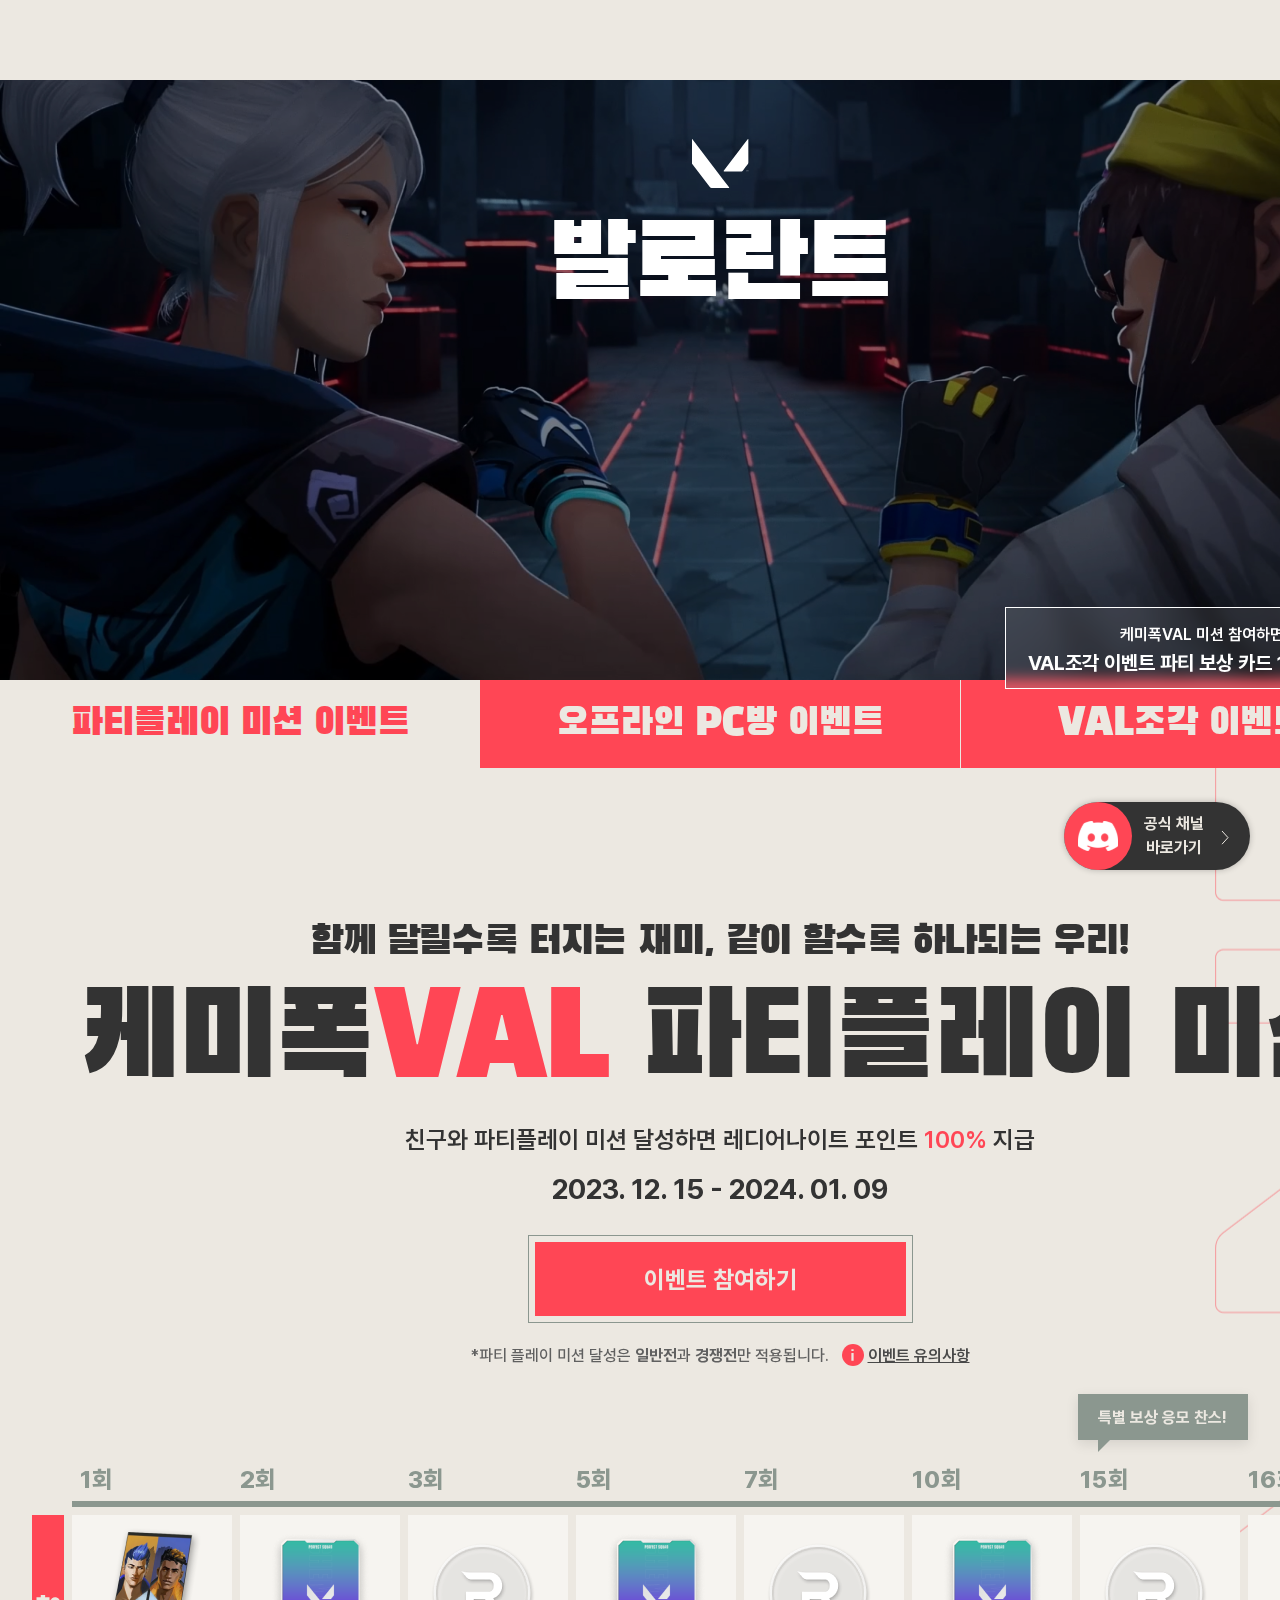
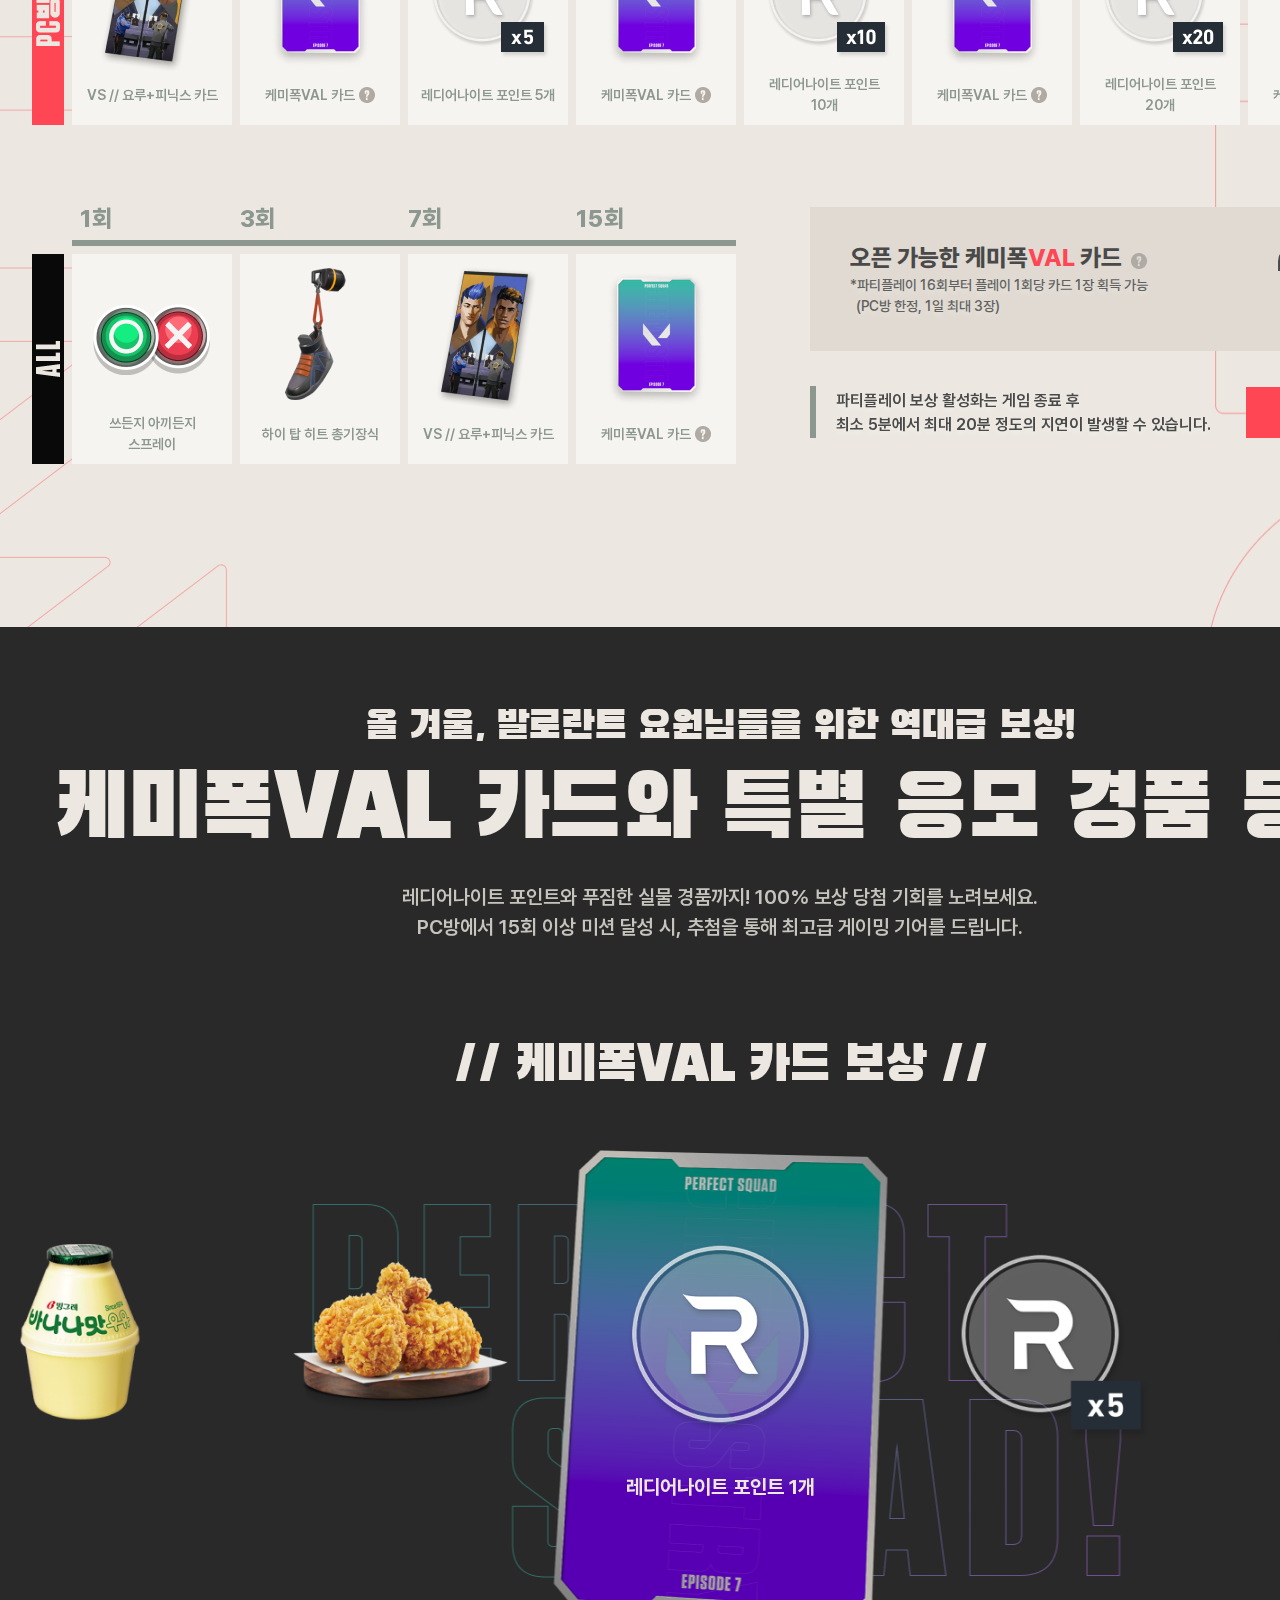
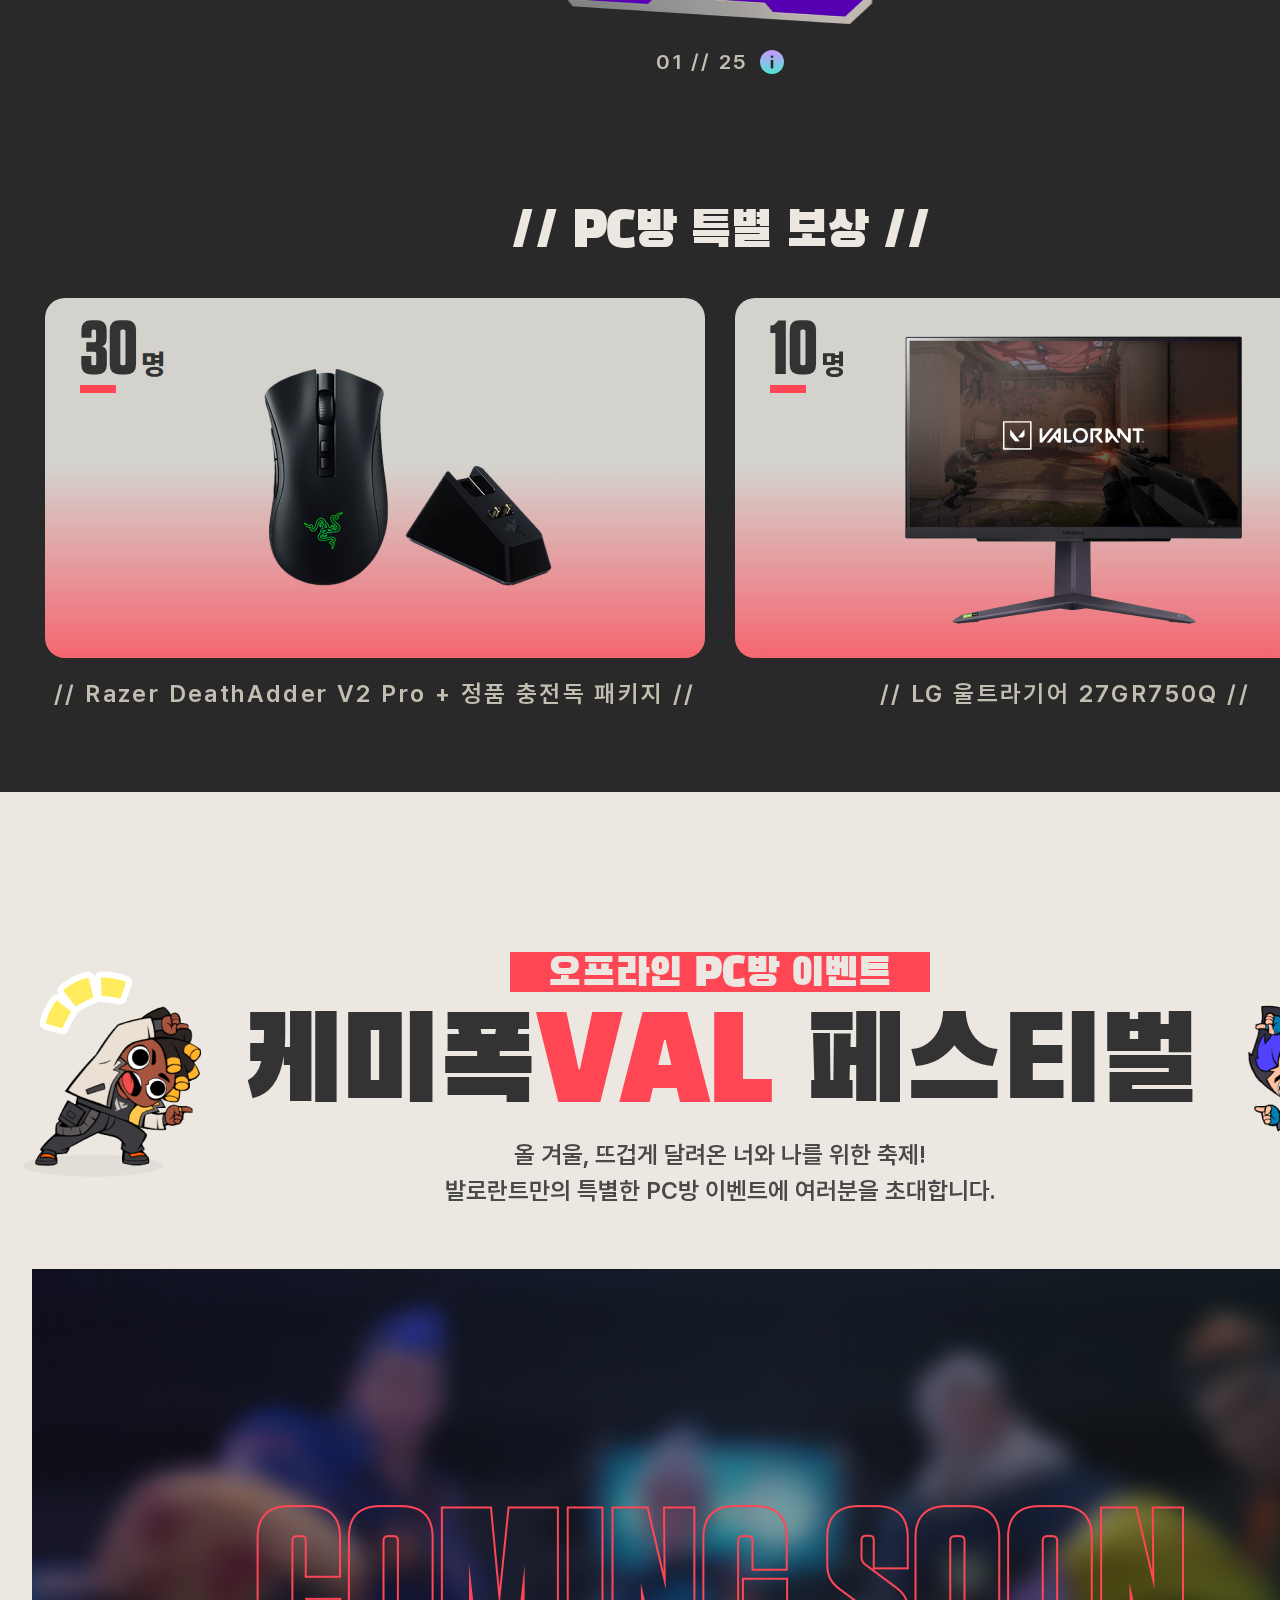
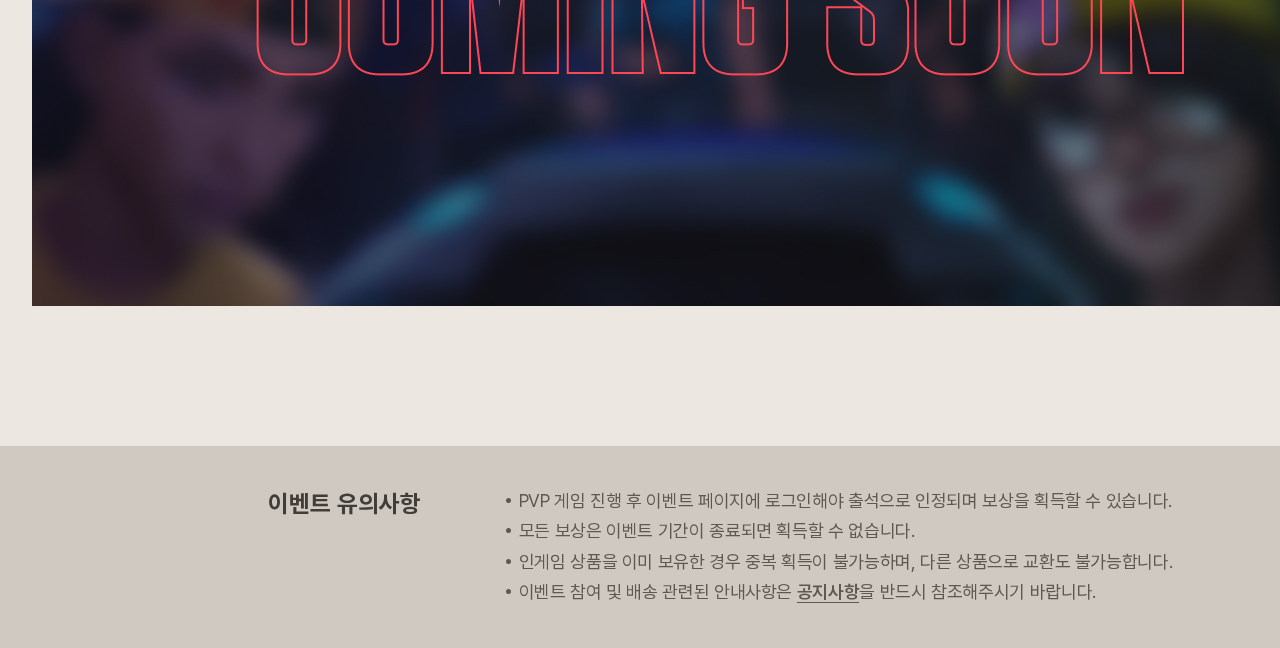
==== 01_로그인전.html @ 48dd0d0f "Initial commit" ====
<!DOCTYPE html>
<html lang="ko">
<head>
    <meta charset="UTF-8">
    <!-- <meta name="viewport" content="width=device-width, initial-scale=1.0" /> -->
    <meta name="viewport" content="width=1440, user-scalable=no">
    <title>발로란트 케미폭VAL</title>

    <link rel="stylesheet" type="text/css" href="assets/css/reset.css">
    <link rel="stylesheet" type="text/css" href="assets/css/slick-theme.css">
    <link rel="stylesheet" type="text/css" href="assets/css/slick.css">
    <link rel="stylesheet" type="text/css" href="assets/css/style.css">
    <link rel="stylesheet" type="text/css" href="assets/css/popup.css">
    
</head>
<body>

    <!-- 라이엇바 상단 -->
    <header id="riotbar-header"></header>
    <header id="top-menu"></header>

    <div class="floating">
        <a href="https://discord.gg/pq8rpMqr9s" target="_blank" title="새창열림">
            <p>
                공식 채널<br />
                바로가기
            </p>
        </a>
    </div>

    <div class="wrap">

        <div class="visual">
            <div class="visualBg"><img src="assets/images/bg_visual.jpg" alt=""></div>
            <div class="visualText">
                <div class="valorantVisual">
                    <img src="assets/images/img_logo_mark.svg" alt="">
                    <p>발로란트</p>
                    <div class="upEffectHidden">
                        <div class="upEffect">
                            <span>케미폭<em class="colorRed">VAL</em></span>
                        </div>
                    </div>
                </div>
            </div>
            <button type="button" id="btnEventSharing">이벤트 공유하기</button>
        </div><!-- visual end -->

        <div class="menuGroup">
            <div class="menuGroupInner">
                <a a href="#numberSection" class="btnGoSection on">파티플레이 미션 이벤트</a>
                <a href="#offEventSection" class="btnGoSection">오프라인 PC방 이벤트</a>
                <a href="https://events.kr.riotgames.com/valflex/main" target="_blank" title="새창열림">VAL조각 이벤트<i></i></a>
                <div class="eventBubble">
                    <a href="https://events.kr.riotgames.com/valflex/main" target="_blank" title="새창열림">
                        <span>케미폭VAL 미션 참여하면</span><br />
                        VAL조각 이벤트 파티 보상 카드 100% 획득!
                    </a>
                </div>
            </div>
        </div><!-- menuGroup end -->

        <div class="numberSection" id="numberSection">
            <div class="effectLayer effectLayer01 back" data-bottom-top="transform: translate3d(0, 300px, 0)" data-top-bottom="transform: translate3d(0, -300px, 0)"><img src="assets/images/bg_dayCheck_left.png" alt=""/></div>
            <div class="effectLayer effectLayer02 back" data-bottom-top="transform: translate3d(0, 200px, 0)" data-top-bottom="transform: translate3d(0, -200px, 0)"><img src="assets/images/bg_dayCheck_right.png" alt=""/></div>
            <div class="numberInner">
                <strong class="titleMd colorDark">함께 달릴수록 터지는 재미, 같이 할수록 하나되는 우리!</strong>
                <strong class="titleXl colorDark">
                    케미폭<span class="colorRed">VAL</span> 
                    <span class="svgEffectRelative">
                        파티플레이 미션
                        <em class="svgEffect svgEffect01 back"></em>                     
                    </span>
                </strong>
                <p class="textSm colorDark mt20">친구와 파티플레이 미션 달성하면 레디어나이트 포인트 <span class="colorRed">100%</span> 지급</p>
                <p class="textMd colorDark">2023. 12. 15 - 2024. 01. 09</p>
                <div class="btnCenter mt25">
                    <div class="btnLine">
                        <button type="button" class="btn lg bgRed" id="btnEvent">
                            <span class="bgRedHover"></span>
                            <span>이벤트 참여하기</span>
                        </button>
                    </div>
                </div>
                <div class="info">
                    <p>*파티 플레이 미션 달성은 <em class="feb">일반전</em>과 <em class="feb">경쟁전</em>만 적용됩니다.</p>
                    <button type="button" class="btnEventInfo"><i>i</i>이벤트 유의사항</button>
                </div>
                <div class="numCheckTable">
                    <div class="pcCheck">
                        <p class="CheckTitle"><span>PC방</span></p>
                        <div class="itemGroup">
                            <!-- [전달사항] Default .item 에 추가 클래스 없음 / 미션 달성 후 .on 추가 / 획득 완료 후 .end 추가 -->
                            <div class="item">
                                <p class="num"><span>1회</span></p>
                                <div class="itemBox">
                                    <div class="itemImg"><img src="assets/images/img_pcitem_day1.png" alt=""></div>
                                    <p class="itemName"><span>VS // 요루+피닉스 카드</span></p>
                                    <button type="button" class="btnGet"><span>보상받기</span></button>
                                </div>
                            </div>
                            <div class="item">
                                <p class="num"><span>2회</span></p>
                                <div class="itemBox">
                                    <div class="itemImg"><img src="assets/images/img_item_card.png" alt=""></div>
                                    <p class="itemName"><span>케미폭VAL 카드<a href="#slideSection" class="btnGoSection btnQuestion">자세히보기</a></span></p>
                                    <button type="button" class="btnGet"><span>카드 오픈</span></button>
                                </div>
                            </div>
                            <div class="item">
                                <p class="num"><span>3회</span></p>
                                <div class="itemBox">
                                    <div class="itemImg"><img src="assets/images/img_item_pointx5.png" alt=""></div>
                                    <p class="itemName"><span>레디어나이트 포인트
                                        5개</span></p>
                                    <button type="button" class="btnGet">보상받기</button>
                                </div>
                            </div>
                            <div class="item">
                                <p class="num"><span>5회</span></p>
                                <div class="itemBox">
                                    <div class="itemImg"><img src="assets/images/img_item_card.png" alt=""></div>
                                    <p class="itemName"><span>케미폭VAL 카드<a href="#slideSection" class="btnGoSection btnQuestion">자세히보기</a></span></p>
                                    <button type="button" class="btnGet">카드 오픈</button>
                                </div>
                            </div>
                            <div class="item">
                                <p class="num"><span>7회</span></p>
                                <div class="itemBox">
                                    <div class="itemImg"><img src="assets/images/img_item_pointx10.png" alt=""></div>
                                    <p class="itemName"><span>레디어나이트 포인트 10개</span></p>
                                    <button type="button" class="btnGet">보상받기</button>
                                </div>
                            </div>
                            <div class="item">
                                <p class="num"><span>10회</span></p>
                                <div class="itemBox">
                                    <div class="itemImg"><img src="assets/images/img_item_card.png" alt=""></div>
                                    <p class="itemName"><span>케미폭VAL 카드<a href="#slideSection" class="btnGoSection btnQuestion">자세히보기</a></span></p>
                                    <button type="button" class="btnGet">카드 오픈</button>
                                </div>
                            </div>
                            <div class="item">
                                <!-- [전달사항] 상품 획득전 추가 클래스 x / 상품 획득후 추가 클래스 .on / 응모 클릭후 추가 클래스 .end -->
                                <a href="#" class="premiumBanner">
                                    <div class="premiumBannerInner">
                                        <p class="text">특별 보상 응모 찬스!</p>
                                        <p class="btn">응모하기</p>
                                    </div>
                                </a>
                                <p class="num"><span>15회</span></p>
                                <div class="itemBox">
                                    <div class="itemImg"><img src="assets/images/img_item_pointx20.png" alt=""></div>
                                    <p class="itemName"><span>레디어나이트 포인트 20개</span></p>
                                    <button type="button" class="btnGet">보상받기</button>
                                </div>
                            </div>
                            <div class="item">
                                <p class="num"><span>16회<em>+</em></span></p>
                                <div class="itemBox">
                                    <div class="itemImg"><img src="assets/images/img_item_card.png" alt=""></div>
                                    <p class="itemName"><span>케미폭VAL 카드<a href="#slideSection" class="btnGoSection btnQuestion">자세히보기</a></span></p>
                                    <button type="button" class="btnGet">카드 오픈</button>
                                </div>
                            </div>
                        </div><!-- itemGroup end -->
                    </div><!-- pcCheck end -->
                    <div class="allCheck">
                        <p class="CheckTitle"><span>ALL</span></p>
                        <div class="itemGroup">
                            <div class="item">
                                <p class="num"><span>1회</span></p>
                                <div class="itemBox">
                                    <div class="itemImg"><img src="assets/images/img_allitem_day1.png" alt=""></div>
                                    <p class="itemName"><span>쓰든지 아끼든지 스프레이</span></p>
                                    <button type="button" class="btnGet">보상받기</button>
                                </div>
                            </div>
                            <div class="item">
                                <p class="num"><span>3회</span></p>
                                <div class="itemBox">
                                    <div class="itemImg"><img src="assets/images/img_allitem_day2.png" alt=""></div>
                                    <p class="itemName"><span>하이 탑 히트 총기장식</span></p>
                                    <button type="button" class="btnGet">보상받기</button>
                                </div>
                            </div>
                            <div class="item">
                                <p class="num"><span>7회</span></p>
                                <div class="itemBox">
                                    <div class="itemImg"><img src="assets/images/img_pcitem_day1.png" alt=""></div>
                                    <p class="itemName"><span>VS // 요루+피닉스 카드</span></p>
                                    <button type="button" class="btnGet"><span>보상받기</span></button>
                                </div>
                            </div>
                            <div class="item">
                                <p class="num"><span>15회</span></p>
                                <div class="itemBox">
                                    <div class="itemImg"><img src="assets/images/img_item_card.png" alt=""></div>
                                    <p class="itemName"><span>케미폭VAL 카드<a href="#slideSection" class="btnGoSection btnQuestion">자세히보기</a></span></p>
                                    <button type="button" class="btnGet">카드 오픈</button>
                                </div>
                            </div>
                        </div><!-- itemGroup end -->
                        <div class="openBoxGroup">
                            <div class="total">
                                <div class="text">
                                    오픈 가능한 케미폭<span class="colorRed">VAL</span> 카드 <a href="#slideSection" class="btnGoSection btnQuestion">자세히보기</a></span>
                                    <p>
                                        *파티플레이 16회부터 플레이 1회당 카드 1장 획득 가능<br />
                                        &nbsp;&nbsp;(PC방 한정, 1일 최대 3장)
                                    </p>
                                </div>
                                <strong>??<span>개</span></strong>
                            </div>
                            <div class="wait">
                                <p>
                                    파티플레이 보상 활성화는 게임 종료 후<br />
                                    최소 5분에서 최대 20분 정도의 지연이 발생할 수 있습니다.
                                </p>
                                <button type="button" class="btn" id="btnRefresh">새로고침 <i></i></button>
                            </div>
                        </div>
                    </div><!-- allCheck end -->
                </div><!-- numCheckTable end -->
            </div><!-- inner end -->
        </div><!-- numberSection end -->

        <div class="slideSection" id="slideSection">
            <div class="slideSectionInner">
                <strong class="titleMd colorIvory">올 겨울, 발로란트 요원님들을 위한 역대급 보상!</strong>
                <strong class="titleLg colorIvory">
                    <span class="svgEffectRelative">케미폭VAL 카드<em class="svgEffect svgEffect02 back"></em></span>와
                    <span class="svgEffectRelative">
                        특별 응모 경품
                        <em class="svgEffect svgEffect03 back"></em>                     
                    </span> 등장
                </strong>
                <p class="textXs colorGray mt25">
                    레디어나이트 포인트와 푸짐한 실물 경품까지! 100% 보상 당첨 기회를 노려보세요.<br />
                    PC방에서 15회 이상 미션 달성 시, 추첨을 통해 최고급 게이밍 기어를 드립니다.
                </p>
                <h5>// 케미폭VAL 카드 보상 //</h5>
                <div class="slideBoxWrap">
                    <div class="slideBox">
                        <div class="slideItem">
                            <img src="assets/images/item/img_card_item01.png" alt="레디어나이트 포인트 1개 이미지">
                            <p class="slideItemName">레디어나이트 포인트 1개</p>
                        </div>
                        <div class="slideItem">
                            <img src="assets/images/item/img_card_item02.png" alt="레디어나이트 포인트 5개 이미지">
                            <p class="slideItemName">레디어나이트 포인트 5개</p>
                        </div>
                        <div class="slideItem">
                            <img src="assets/images/item/img_card_item03.png" alt="레디어나이트 포인트 10개 이미지">
                            <p class="slideItemName">레디어나이트 포인트 10개</p>
                        </div>
                        <div class="slideItem">
                            <img src="assets/images/item/img_card_item04.png" alt="매운맛 총기장식 이미지">
                            <p class="slideItemName">매운맛 총기장식</p>
                        </div>
                        <div class="slideItem">
                            <img src="assets/images/item/img_card_item05.png" alt="썰매 씽씽 총기장식 이미지">
                            <p class="slideItemName">썰매 씽씽 총기장식</p>
                        </div>
                        <div class="slideItem">
                            <img src="assets/images/item/img_card_item06.png" alt="멋진 미소 총기장식 이미지">
                            <p class="slideItemName">멋진 미소 총기장식</p>
                        </div>
                        <div class="slideItem">
                            <img src="assets/images/item/img_card_item07.png" alt="행운의 춤 총기장식 이미지">
                            <p class="slideItemName">행운의 춤 총기장식</p>
                        </div>
                        <div class="slideItem">
                            <img src="assets/images/item/img_card_item08.png" alt="힘의 탑 총기장식 이미지">
                            <p class="slideItemName">힘의 탑 총기장식</p>
                        </div>
                        <div class="slideItem">
                            <img src="assets/images/item/img_card_item09.png" alt="빈털털이 스프레이 이미지">
                            <p class="slideItemName">빈털털이 스프레이</p>
                        </div>
                        <div class="slideItem">
                            <img src="assets/images/item/img_card_item10.png" alt="타오르는 핏줄 스프레이 이미지">
                            <p class="slideItemName">타오르는 핏줄 스프레이</p>
                        </div>
                        <div class="slideItem">
                            <img src="assets/images/item/img_card_item11.png" alt="그건 가르쳐줄 수 없어 스프레이 이미지">
                            <p class="slideItemName">그건 가르쳐줄 수 없어 스프레이</p>
                        </div>
                        <div class="slideItem">
                            <img src="assets/images/item/img_card_item12.png" alt="하나 잡았어 플레이어카드 이미지">
                            <p class="slideItemName">하나 잡았어 플레이어카드</p>
                        </div>
                        <div class="slideItem">
                            <img src="assets/images/item/img_card_item13.png" alt="길잡이 플레이어카드 이미지">
                            <p class="slideItemName">길잡이 플레이어카드</p>
                        </div>
                        <div class="slideItem">
                            <img src="assets/images/item/img_card_item14.png" alt="컬쳐랜드 1,000원 이미지">
                            <p class="slideItemName">컬쳐랜드 1,000원</p>
                        </div>
                        <div class="slideItem">
                            <img src="assets/images/item/img_card_item15.png" alt="컬쳐랜드 2,000원 이미지">
                            <p class="slideItemName">컬쳐랜드 2,000원</p>
                        </div>
                        <div class="slideItem">
                            <img src="assets/images/item/img_card_item16.png" alt="컬쳐랜드 3,000원 이미지">
                            <p class="slideItemName">컬쳐랜드 3,000원</p>
                        </div>
                        <div class="slideItem">
                            <img src="assets/images/item/img_card_item17.png" alt="컬쳐랜드 5,000원 이미지">
                            <p class="slideItemName">컬쳐랜드 5,000원</p>
                        </div>
                        <div class="slideItem">
                            <img src="assets/images/item/img_card_item18.png" alt="컬쳐랜드 10,000원 이미지">
                            <p class="slideItemName">컬쳐랜드 10,000원</p>
                        </div>
                        <div class="slideItem">
                            <img src="assets/images/item/img_card_item19.png" alt="컬쳐랜드 20,000원 이미지">
                            <p class="slideItemName">컬쳐랜드 20,000원</p>
                        </div>
                        <div class="slideItem">
                            <img src="assets/images/item/img_card_item20.png" alt="배스킨라빈스 너랑나랑 둘이세트 이미지">
                            <p class="slideItemName">배스킨라빈스 너랑나랑 둘이세트</p>
                        </div>
                        <div class="slideItem">
                            <img src="assets/images/item/img_card_item21.png" alt="메가커피 더블 바닐라라떼 세트 이미지">
                            <p class="slideItemName">메가커피 더블 바닐라라떼 세트</p>
                        </div>
                        <div class="slideItem">
                            <img src="assets/images/item/img_card_item22.png" alt="스타벅스 따뜻한 카페라떼 커플세트 이미지">
                            <p class="slideItemName">스타벅스 따뜻한 카페라떼 커플세트</p>
                        </div>
                        <div class="slideItem">
                            <img src="assets/images/item/img_card_item23.png" alt="CU ABC 밀크 초콜릿 72g 이미지">
                            <p class="slideItemName">CU ABC 밀크 초콜릿 72g</p>
                        </div>
                        <div class="slideItem">
                            <img src="assets/images/item/img_card_item24.png" alt="GS25 빙그레 바나나우유240ml 이미지">
                            <p class="slideItemName">GS25 빙그레 바나나우유240ml</p>
                        </div>
                        <div class="slideItem">
                            <img src="assets/images/item/img_card_item25.png" alt="KFC 핫크리스피치킨 3조각 이미지">
                            <p class="slideItemName">KFC 핫크리스피치킨 3조각</p>
                        </div>
                    </div><!-- slideBox end -->
                </div><!-- slideBoxWrap end -->
                <div class="slideBoxControl pb30">
                    <div class="slideBoxCount"></div>
                    <button type="button" class="btnI"><img src="assets/images/img_i_black.png" alt="i"></button>
                </div>
                <h5>// PC방 특별 보상 //</h5>
                <div class="specialItem">
                    <ul>
                        <li>
                            <div class="img">
                                <img src="assets/images/item/img_special_item01.png" alt="">
                                <p>30<span>명</span></p>
                            </div>
                            <div class="name">// Razer DeathAdder V2 Pro + 정품 충전독 패키지 //</div>
                        </li>
                        <li>
                            <div class="img">
                                <img src="assets/images/item/img_special_item02.png" alt="">
                                <p>10<span>명</span></p>
                            </div>
                            <div class="name">// LG 울트라기어 27GR750Q //</div>
                        </li>
                    </ul>
                </div><!-- specialItem end -->
            </div><!-- slideSectionInner end -->
        </div><!-- slideSection end -->

        <div class="offEventSection" id="offEventSection">
            <div class="offEventInner">
                <div class="offEventTitle">
                    <p class="titleBox">오프라인 PC방 이벤트</p>
                    <p class="titleXl colorDark mt15">케미폭<span class="colorRed">VAL</span> 페스티벌</p>
                    <p class="textSm colorDarkGray">
                        올 겨울, 뜨겁게 달려온 너와 나를 위한 축제!<br />
                        발로란트만의 특별한 PC방 이벤트에 여러분을 초대합니다.
                    </p>
                </div><!-- offEventTitle end0 -->
                <div class="offEventBg">
                    <a href="#" target="_blank" title="새창열림" class="bg"><img src="assets/images/img_offEvent.jpg" alt=""></a>
                </div><!-- offEventBg end -->
            </div><!-- offEventInner end -->
        </div><!-- offEventSection end -->

        <div class="eventInfo">
            <div class="eventInfoInner">
                <strong>이벤트 유의사항</strong>
                <ul>
                    <li>PVP 게임 진행 후 이벤트 페이지에 로그인해야 출석으로 인정되며 보상을 획득할 수 있습니다. </li>
                    <li>모든 보상은 이벤트 기간이 종료되면 획득할 수 없습니다.</li>
                    <li>인게임 상품을 이미 보유한 경우 중복 획득이 불가능하며, 다른 상품으로 교환도 불가능합니다.</li>
                    <li>이벤트 참여 및 배송 관련된 안내사항은 <span>공지사항</span>을 반드시 참조해주시기 바랍니다.</li>
                </ul>
            </div>
        </div><!-- eventInfo end -->
    </div><!-- wrap end -->

    <!-- 라이엇바 하단 -->
    <footer id="riotbar-footer"></footer>

    <script defer="defer" src="https://cdn.rgpub.io/public/live/riotbar/latest/kr-valorant-evergreen.ko_KR.js"></script><!-- 라이엇바 상하단 js -->
    <script src="assets/js/lib/jquery-1.12.4.min.js"></script>
    <script src="assets/js/lib/gsap.min.js"></script>
    <script src="assets/js/lib/ScrollToPlugin.min.js"></script>
    <script src="assets/js/lib/ScrollTrigger.min.js"></script>
    <script src="assets/js/lib/skrollr.min.js"></script>
    <script src="assets/js/slick.js"></script>
    <script src="assets/js/ui.js"></script>
    <script src="assets/js/popup.js"></script>
    
</body>
</html>
---- assets/css/style.css ----
body{margin-top: 80px !important;overflow: auto !important;height: 100% !important;}
.wrap{min-width: 1440px;}

.floating {display: none;position: fixed;right: 30px;bottom: 30px;width: 186px;height: 68px;background-color: #333;background-image: url(../images/bg_floating.svg);background-position: left center;background-repeat: no-repeat;border-radius: 100px;box-shadow: 0px 0px 6px 0px rgba(0, 0, 0, 0.24);z-index: 99;}
.floating a {position: relative;display: flex;width: 100%;height: 100%;align-items: center;justify-content: flex-start;}
.floating a:after {content: "";position: absolute;right: 21px;top: 28px;width: 8px;height: 15px;background-image: url(../images/arr_icon_floating.svg);background-repeat: no-repeat;}
.floating a p {padding-left: 80px;font-size: 16px;color: #ECE8E1;font-weight: 700;line-height: 150%;text-align: center;}

/* visual */
.visual {position: relative;min-width: 1440px;overflow: hidden;}
.visualBg {text-align: center;-webkit-animation: zoom 2s ease-in-out both;-moz-animation: zoom 2s ease-in-out both;-ms-animation: zoom 2s ease-in-out both;-o-animation: zoom 2s ease-in-out both;animation: zoom 2s ease-in-out both;}
.visualBg:before {content: "";position: absolute;left: 0;top: 0;display: block;width: 100%;height: 100%;background: rgba(0, 0, 0, 0.4);}
.visualBg img{width: 100%;}
.visualText {position: absolute;left: 50%;top: 50%;transform: translate(-50%, -50%);margin-top: -70px;}
.valorantVisual{position: relative;text-align: center;}
.valorantVisual p{margin-top: 28px;font-size: 105px;color: #FFF;font-weight: 400;line-height: 100%;letter-spacing: -2.1px;font-family: "Black Han Sans";}
.valorantVisual span{font-size: 160px;color: #FFF;font-weight: 400;line-height: 1;letter-spacing: -3.2px;font-family: "Black Han Sans";}
.valorantVisual span em{font-family: "Black Han Sans";}
#btnEventSharing {position: absolute;right: -8px;top: 157px;font-size: 18px;color: #fff;font-weight: 600;line-height: 100%;letter-spacing: 1.8px;border-bottom: 1px solid #fff;box-sizing: border-box;transform: rotate(90deg);}

.menuGroup {position: relative;width: 100%;min-width: 1440px;height: 88px;background-color: #FF4655;}
.menuGroupInner {position: relative;width: 1440px;height: 100%;margin: 0 auto;display: flex;flex-direction: row;align-items: center;}
.menuGroupInner > a{position: relative;display: flex;flex: 1;height: 100%;box-sizing: border-box;font-size: 38px;color: #ECE8E1;font-weight: 400;font-family: "Black Han Sans", "Apple SD Gothic Neo";align-items: center;justify-content: center;z-index: 1;}
.menuGroupInner > a + a:before{content: "";position: absolute;top: 0;right: -1px;display: block;width: 1px;height: 100%;background-color: #ECE8E1;z-index: 0;}
.menuGroupInner > a.on {background-color: #ECE8E1;color: #FF4655;z-index: 2;}
.menuGroupInner > a.on:before{display: none;}
.menuGroupInner > a[target="_blank"] i {display: inline-block;width: 36px;height: 36px;margin-left: 2px;background-image: url("../images/icon_blank.svg");background-repeat: no-repeat;}
.eventBubble{position: absolute;right: 41px;top: -73px;box-sizing: border-box;-webkit-animation: bubbleBounce 2s infinite;-moz-animation: bubbleBounce 2s infinite;-ms-animation: bubbleBounce 2s infinite;-o-animation: bubbleBounce 2s infinite;animation: bubbleBounce 2s infinite;}
.eventBubble a{display: block;padding: 10px 22px;font-size: 20px;color: #FFF;font-weight: 700;text-align: center;border: 1px solid #FFF;background: rgba(255, 255, 255, 0.10);backdrop-filter: blur(7.5px);-webkit-backdrop-filter: blur(7.5px);box-sizing: border-box;}
.eventBubble a span{font-size: 16px;color: #FFF;font-weight: 600;line-height: 150%;}

/* text */
.titleSm{display: block;font-size: 44px;font-weight: 400;line-height: 100%;font-family:"Black Han Sans", "Apple SD Gothic Neo";text-align: center;}
.titleMd{display: block;font-size: 40px;font-weight: 400;line-height: 100%;font-family:"Black Han Sans", "Apple SD Gothic Neo";text-align: center;letter-spacing: -0.8px;}
.titleLg{display: block;margin-top: 20px;font-size: 90px;line-height: 100%;font-weight: 400;font-family:"Black Han Sans", "Apple SD Gothic Neo";text-align: center;letter-spacing: -1.8px;}
.titleXl{display: block;margin-top: 20px;font-size: 120px;line-height: 1;font-weight: 400;font-family:"Black Han Sans", "Apple SD Gothic Neo";text-align: center;letter-spacing: -2.4px;}
.titleSm span{font-family:"Black Han Sans", "Apple SD Gothic Neo";}
.titleMd span{font-family:"Black Han Sans", "Apple SD Gothic Neo";}
.titleLg span{font-family:"Black Han Sans", "Apple SD Gothic Neo";}
.titleXl span{font-family:"Black Han Sans", "Apple SD Gothic Neo";}
.textMd{margin-top: 10px;font-size: 28px;font-weight: 700;line-height: 150%;text-align: center;}
.textSm{margin-top: 10px;font-size: 24px;font-weight: 600;line-height: 150%;text-align: center;}
.textXs{margin-top: 10px;font-size: 20px;font-weight: 600;line-height: 150%;text-align: center;}
.titleBox{display: flex;justify-content: center;align-items: center;width: 420px;height: 40px;margin: 0 auto;padding: 4px 10px 0;background: #FF4655;box-sizing: border-box;font-size: 40px;color: #ECE8E1;font-weight: 400;line-height: 100%;word-break: keep-all;font-family: "Black Han Sans";}
.colorDark{color: #333 !important;}
.colorRed{color:#FF4655 !important;}
.colorWhite{color:#fff !important;}
.colorIvory{color:#ECE8E1 !important;}
.colorGray{color:#C7C4BE !important;}
.colorDarkGray{color:#494949 !important;}

/* btn */
.btnCenter{text-align: center;}
.btn{position: relative;display: inline-block;box-sizing: border-box;text-align: center;cursor: pointer;overflow: hidden;}
.btn span{position: relative;}
.btn.full{width: 100%;}
.btn.lg{padding: 20px 40px;height: 76px;font-size: 24px;line-height: 150%;font-weight: 700;text-align: center;}
.btn.md{padding: 10px 20px;height: 72px;font-size: 20px;font-weight: 700;text-align: center;}
.btn.sm {min-width: 128px;padding: 0 15px;height: 36px;font-size: 16px;font-weight: 700;text-align: center;}
.btn.bgRed{background-color: #FF4655;color: #ECE8E1;}
.bgRedHover{display: block;position: absolute !important;top: 0;width: 120%;height: 100%;left: -5%;background: #000;-webkit-transform: translateX(-100%) skew(-10deg);transform: translateX(-100%) skew(-10deg);-webkit-transition: -webkit-transform .5s ease-out;transition: -webkit-transform .5s ease-out;transition: transform .5s ease-out;transition: transform .5s ease-out,-webkit-transform .5s ease-out;}
.bgRed:hover .bgRedHover{-webkit-transform: translateX(0) skew(10deg);transform: translateX(0) skew(10deg)}
.btn.bgDark{background-color: #222;color: #ECE8E1;}
.btnLine{display: inline-block;border: 1px solid #8B978F;box-sizing: border-box;}
.btnLine .btn{margin: 6px;}
#btnEvent{width: 371px;height: 74px;}
#btnTable{width: 360px;padding: 20px 30px;-webkit-transition: width 0.5s, -webkit-transform 0.5s;transition: width 0.5s, transform 0.5s, -webkit-transform 0.5s;}
#btnTable i.arr{display: inline-block;width: 21px;height: 15px;margin-left: 5px;background-image: url(../images/arr_icon.png);background-repeat: no-repeat;transition: .5s;-webkit-transition: .5s;}
#btnTable.active{width: 100%;-webkit-transition: width 0.5s, -webkit-transform 0.5s;transition: width 0.5s, transform 0.5s, -webkit-transform 0.5s;}
#btnTable.active i.arr{transform: rotate(180deg);}
.btnEventInfo {font-size: 16px;color: #494949;font-weight: 600;line-height: 150%;text-decoration-line: underline;}
.btnEventInfo i{display: inline-block;width: 22px;height: 22px;margin-right: 4px;background-color: #FF4655;background-image: url(../images/img_i_white.svg); background-position: center;background-repeat: no-repeat;border-radius: 100%;box-sizing: border-box;vertical-align: -5px;overflow: hidden;text-indent: -9999px;white-space: nowrap;}

/* table */
.tableData{display: none;width: 100%;max-height: 465px;overflow-y: auto;background: #E0DAD2;scrollbar-color: #5E5E5E transparent;scrollbar-width: thin;}
.tableData::-webkit-scrollbar {width: 4px;}/* 스크롤 바 */
.tableData::-webkit-scrollbar-track {background-color: transparent;}/* 스크롤 바 밑의 배경 */
.tableData::-webkit-scrollbar-thumb {background: #5E5E5E;border-radius: 60px;}/* 실질적 스크롤 바 */
.tableData::-webkit-scrollbar-thumb:hover {background: #333;}/* 실질적 스크롤 바 위에 마우스를 올려다 둘 때 */
.tableData::-webkit-scrollbar-thumb:active {background: #333;}/* 실질적 스크롤 바를 클릭할 때 */
.tableData table{width: 100%;border-spacing: 0;border-collapse: collapse;box-sizing: border-box;}
.tableData tbody tr{height: 56px;border-bottom: 1px solid rgba(139, 151, 143, 0.3);box-sizing: border-box;}
.tableData tbody tr:last-child{border-bottom: 0;}
.tableData tbody th, .tableData tbody td{padding: 0 50px;font-size: 16px;font-weight: 700;text-align: center;}
.tableData tbody th{color: rgba(34, 34, 34, 0.8);line-height: 170%;font-weight: 500;}
.tableData tbody td{color: #222222;}
.tableData tbody td.tableName{font-weight: 700;text-align: left;}
.tableData tbody td.tableName span{margin-left: 13px;font-size: 14px;color: #5C5852;font-weight: 600;}

/* effectLayer */
.effectLayer{position: absolute;}
.effectLayer01{top: 437px;left: 0;}
.effectLayer02{top: -331px;right: 0;}
.effectLayer.front{z-index: 1;}
.effectLayer.back{z-index: -1;}

/* svgEffect */
.svgEffectRelative{position: relative;z-index: 1;}
.svgEffect{position: absolute;}
.svgEffect.front{z-index: 1;}
.svgEffect.back{z-index: -1;}
.svgEffect01 {top: 77px;left: 0;width: 723px;height: 36px;background-color: #FF4655;transform: scaleX(0);transform-origin: left center;transition: transform 1.2s ease-in-out;}
.svgEffect01.active{transform: scaleX(1);}
.svgEffect02 {top: 60px;left: -3px;width: 574px;height: 24px;background: linear-gradient(91deg, #6B11DA -2.43%, #35B5A6 99.54%);transform: scaleX(0);transform-origin: left center;transition: transform 1.2s ease-in-out;}
.svgEffect02.active{transform: scaleX(1);}
.svgEffect03 {top: 59px;left: 0;width: 494px;height: 24px;background-color: #FF4655;transform: scaleX(0);transform-origin: left center;transition: transform 1.2s ease-in-out;}
.svgEffect03.active{transform: scaleX(1);}

/* upEffect */
.upEffectHidden{overflow: hidden;}
.upEffect{-webkit-transform: translateY(115%);transform: translateY(115%);-webkit-transition: -webkit-transform .65s cubic-bezier(.25,.46,.45,.94);transition: -webkit-transform .65s cubic-bezier(.25,.46,.45,.94);transition: transform .65s cubic-bezier(.25,.46,.45,.94);transition: transform .65s cubic-bezier(.25,.46,.45,.94),-webkit-transform .65s cubic-bezier(.25,.46,.45,.94);}
.upEffect.active{-webkit-transform: translateY(0);transform: translateY(0);}

/* 파티플레이 미션 */
.numberSection{position: relative;overflow: hidden;}
.numberInner{position: relative;width: 1440px;margin: 0 auto;padding: 154px 0 163px;box-sizing: border-box;}
.inner1376{width: 1376px;margin: 0 auto;}
.numberSection .info{display: flex;justify-content: center;align-items: center;margin-top: 21px;}
.numberSection .info > p{margin-right: 13px;font-size: 16px;color: #606060;font-weight: 500;line-height: 150%;}
.numCheckTable{padding: 100px 32px 0;}
.allCheck{display: flex;justify-content: flex-start;flex-direction: row;flex-wrap: wrap;align-items: flex-start;width: 100%;margin-top: 82px;}
.allCheck:after{content: "";display: block;clear: both;}
.CheckTitle{width: 32px;height: 210px;margin-top: 47px;margin-right: 8px;}
.CheckTitle span{display: block;width: 100%;height: 100%;background-position: center;background-repeat: no-repeat;overflow: hidden;text-indent: -9999px;white-space: nowrap;}
.allCheck .CheckTitle{background: #090909;}
.allCheck .CheckTitle span{background-image: url(../images/text_all.png);}
.pcCheck{display: flex;justify-content: flex-start;flex-direction: row;flex-wrap: wrap;align-items: center;width: 100%;}
.pcCheck:after{content: "";display: block;clear: both;}
.pcCheck .CheckTitle{background: #FF4655;}
.pcCheck .CheckTitle span{background-image: url(../images/text_pc.png);}
.itemGroup{width: 1336px;display: flex;align-items: flex-start;flex-direction: row;}
.allCheck .itemGroup{width: 664px;margin-right: 74px;}
.itemGroup .item{position: relative;}
.itemGroup .item + .item .itemBox{margin-left: 8px;}
.itemGroup .item .num {padding-bottom: 6px;margin-bottom: 8px;border-bottom: 6px solid #8B978F;box-sizing: border-box;}
.itemGroup .item .num span {margin-left: 8px;font-size: 24px;color: #8B978F;line-height: 1;text-align: left;font-weight: 800;letter-spacing: 0.48px;}
.itemGroup .item .num span em{display: inline-block;width: 19px;height: 19px;margin-left: 5px;background-image: url(../images/icon_plus_blue.svg);background-position: center;background-repeat: no-repeat;border-radius: 100%;box-sizing: border-box;vertical-align: -1px;overflow: hidden;text-indent: -9999px;white-space: nowrap;}
.itemGroup .item .itemBox {position: relative;width: 160px;height: 210px;background: #F6F4F0;}
.itemGroup .item .itemBox:after{display: none;content: "";position: absolute;top: 0;left: 0;width: 100%;height: 100%;background-color: rgba(215, 211, 203, 0.8);background-image: url(../images/img_itemStamp.png);background-position: center;background-repeat: no-repeat;z-index: 1;}
.itemBox .itemImg {position: inherit;display: flex;width: 160px;height: 160px;align-items: center;justify-content: center;z-index: 1;}
.itemBox .itemName {display: flex;justify-content: center;align-items: center;position: absolute;left: 12px;bottom: 10px;width: calc(100% - 24px);height: 40px;font-size: 14px;color: #8B978F;font-weight: 600;line-height: 150%;text-align: center;word-break: keep-all;font-family: "Pretendard", "Apple SD Gothic Neo";z-index: 1;}
.itemBox .itemName .total{font-size: 20px;color: #222;font-weight: 700;}
.itemBox .itemName .total em{margin-right: 3px;font-size: 50px;color: #FF4655;font-weight: 400;vertical-align: -2px;font-family: "Tungsten-Bold", "Apple SD Gothic Neo";}
.itemBox .itemName.dayEight{justify-content: space-between;text-align: left;}
.itemBox .itemName.dayEight .total{margin-left: 20px;}
.itemBox .btnGet{opacity: 0;position: absolute;top: 0;left: 0;width: 100%;height: 100%;background: #FF4655;font-size: 20px;color: #ECE8E1;font-weight: 700;text-align: center;pointer-events: none;cursor: pointer;transition: .3s;-webkit-transition: .3s;}
.itemBox .btnGet span{position: relative;display: flex;align-items: center;justify-content: center;width: 100%;height: 100%;z-index: 2;}
.btnQuestion {display: inline-block;width: 16px;height: 16px;margin-left: 4px;background-image: url(../images/icon_question.png);background-position: center;background-repeat: no-repeat;overflow: hidden;text-indent: -9999px;white-space: nowrap;vertical-align: -3px;}
.btnSpecialGet {position: absolute;left: 0;bottom: -30px;width: 100%;font-size: 14px;color: #FF4655;font-weight: 700;line-height: 140%;text-align: center;text-decoration-line: underline;}
.btnSpecialGet[disabled] {color: #BBB;cursor: default;}
.itemGroup .item.on .num, .itemGroup .item.end .num {border-color: #FF4655;}
.itemGroup .item.on .num span, .itemGroup .item.end .num span {color: #FF4655;}
.itemGroup .item.on .itemBox{border: 1px solid #FF4655;box-sizing: border-box;cursor: pointer;}
.itemGroup .item.on .itemBox .itemImg{-webkit-animation: bubbleBounce 1.5s infinite;-moz-animation: bubbleBounce 1.5s infinite;-ms-animation: bubbleBounce 1.5s infinite;-o-animation: bubbleBounce 1.5s infinite;animation: bubbleBounce 1.5s infinite;}
.itemGroup .item.on .itemBox .itemName{color: #262626;font-weight: 700;}
.itemGroup .item.on .itemBox .btnGet{pointer-events: inherit;}
.itemGroup .item.on .btnQuestion{display: none;}
.itemGroup .item.end .itemBox:after{display: block;}
.itemGroup .item.end .itemBox .itemImg{animation-play-state: paused !important;}
.itemGroup .item.on .itemBox:hover .itemImg{opacity: 0.2;}
.itemGroup .item.on .itemBox:hover .itemName{color: #ECE8E1;}
.itemGroup .item.on .itemBox:hover .btnGet{opacity: 1;pointer-events: inherit;}
.itemGroup .item.on .itemBox:hover .itemName .total{color: #ECE8E1;}
.itemGroup .item.on .itemBox:hover .itemName .total em{color: #ECE8E1;}
.premiumBanner{position: absolute;left: 6px;bottom: 285px;width: 170px;height: 46px;display: block;background: #8B978F;box-shadow: 0px 4px 12px rgba(0, 0, 0, 0.1);transition: transform 0.5s, width 0.5s, height 0.5s, -webkit-transform 0.5s;-webkit-transition-delay: 0s, 0s, 0s;transition-delay: 0s, 0s, 0s;-webkit-animation: bubbleBounce 1.2s infinite;-moz-animation: bubbleBounce 1.2s infinite;-ms-animation: bubbleBounce 1.2s infinite;-o-animation: bubbleBounce 1.2s infinite;animation: bubbleBounce 1.2s infinite;}
.premiumBanner .premiumBannerInner{position: relative;width: 100%;height: 100%;padding: 12px 20px;box-sizing: border-box;transition: .3s;-webkit-transition: .3s;}
.premiumBanner .premiumBannerInner:before{content: "";position: absolute;width: 0;height: 0;left: 20px;bottom: -12px;border-top: 13px solid #8B978F;border-left: 0 solid transparent;border-right: 13px solid transparent;}
.premiumBanner .premiumBannerInner:after{content: "";position: absolute;width: 143px;height: 144px;left: 155px;bottom: -20px;background-image: url(../images/img_premiumItem.png);background-repeat: no-repeat;opacity: 0;-webkit-transform: translate(-20px);-ms-transform: translate(-20px);transform: translate(-20px);-webkit-transition: opacity 0.3s, -webkit-transform 0.8s;transition: opacity 0.3s, transform 0.8s, -webkit-transform 0.8s;pointer-events: none;}
.premiumBanner .premiumBannerInner .text{font-size: 16px;color: #ECE8E1;line-height: 24px;font-weight: 700;transition: .3s;-webkit-transition: .3s;}
.premiumBanner .premiumBannerInner .btn{position: absolute;width: 98px;height: 0;margin-top: 0;padding: 0 10px;background-color: #AAAFAC;font-size: 15px;color: #919893;line-height: 34px;font-weight: 800;text-align: center;opacity: 0;-webkit-transform: translateY(10px);-ms-transform: translateY(10px);transform: translateY(10px);-webkit-transition: height 0.8s, opacity 0.2s, -webkit-transform 0.8s;transition: height 0.8s, opacity 0.2s, transform 0.8s, -webkit-transform 0.8s;}
.premiumBanner:hover{width: 312px;height: 105px;}
.premiumBanner:hover .premiumBannerInner{padding: 19px 22px;}
.premiumBanner:hover .premiumBannerInner:after{opacity: 1;-webkit-transform: translate(0); -ms-transform: translate(0); transform: translate(0);-webkit-transition: opacity 1s, -webkit-transform 0.8s; transition: opacity 1s, transform 0.8s, -webkit-transform 0.8s;}
.premiumBanner:hover .premiumBannerInner .btn{height: 34px;margin-top: 9px;opacity: 1;-webkit-transform: translateY(0px); -ms-transform: translateY(0px); transform: translateY(0px);-webkit-transition: height 0.2s, opacity 0.8s, -webkit-transform 0.8s; transition: height 0.2s, opacity 0.8s, transform 0.8s, -webkit-transform 0.8s;}
.premiumBanner:hover{animation-play-state: paused;}
.premiumBanner.on {width: 312px;height: 105px;background: #FF4655;animation-play-state: paused;}
.premiumBanner.on .premiumBannerInner {padding: 19px 22px;}
.premiumBanner.on .premiumBannerInner:before{border-top-color: #FF4655;}
.premiumBanner.on .premiumBannerInner:after {opacity: 1;-webkit-transform: translate(0);-ms-transform: translate(0);transform: translate(0);-webkit-transition: opacity 1s, -webkit-transform 0.8s;transition: opacity 1s, transform 0.8s, -webkit-transform 0.8s;}
.premiumBanner.on .premiumBannerInner .btn {height: 34px;margin-top: 9px;opacity: 1;background: #ECE8E1;color: #FF4655;-webkit-transform: translateY(0px);-ms-transform: translateY(0px);transform: translateY(0px);-webkit-transition: height 0.8s, opacity 0.8s, -webkit-transform 0.8s;transition: height 0.8s, opacity 0.8s, transform 0.8s, -webkit-transform 0.8s;}
.premiumBanner.end {background: #FF4655;}
.premiumBanner.end .premiumBannerInner:before{border-top-color: #FF4655;}
.premiumBanner.end .premiumBannerInner .btn{background: #ECE8E1;color: #FF4655;}
.premiumBanner.end:hover {width: 312px;height: 105px;}
.premiumBanner.end:hover .premiumBannerInner {padding: 19px 22px;}
.premiumBanner.end:hover .premiumBannerInner:after {opacity: 1;-webkit-transform: translate(0);-ms-transform: translate(0);transform: translate(0);-webkit-transition: opacity 1s, -webkit-transform 0.8s;transition: opacity 1s, transform 0.8s, -webkit-transform 0.8s;}
.premiumBanner.end:hover .premiumBannerInner .btn {height: 34px;margin-top: 9px;opacity: 1;background: #ECE8E1;color: #FF4655;-webkit-transform: translateY(0px);-ms-transform: translateY(0px);transform: translateY(0px);-webkit-transition: height 0.8s, opacity 0.8s, -webkit-transform 0.8s;transition: height 0.8s, opacity 0.8s, transform 0.8s, -webkit-transform 0.8s;}
.openBoxGroup{width: 598px;}
.openBoxGroup .total {display: flex;align-items: center;justify-content: space-between;padding: 32px 50px 32px 40px;background: #E0DAD2;box-sizing: border-box;}
.openBoxGroup .total .text {font-size: 24px;color: #494949;font-weight: 800;line-height: 140%;}
.openBoxGroup .total .text p {font-size: 14px;color: #606060;font-weight: 500;line-height: 150%;text-shadow: 0px 4px 4px rgba(255, 255, 255, 0.26);}
.openBoxGroup .total strong {font-size: 80px;color: #494949;font-weight: 400;line-height: 100%;font-family: "Tungsten-Bold";}
.openBoxGroup .total strong span {margin-left: 8px;font-size: 20px;font-weight: 700;line-height: 150%;}
.openBoxGroup .wait{position: relative;display: flex;align-items: center;justify-content: space-between;margin-top: 36px;padding-left: 26px;}
.openBoxGroup .wait:before{content: "";position: absolute;top: -1px;left: 0;width: 6px;height: 52px;background: #8B978F;}
.openBoxGroup .wait p{font-size: 16px;color: #494949;font-weight: 600;line-height: 150%;text-shadow: 0px 4px 4px rgba(255, 255, 255, 0.26);}
.openBoxGroup #btnRefresh{display: flex;justify-content: center;align-items: center;width: 162px;height: 51px;background:  #FF4655;color: #ECE8E1;font-size: 18px;font-weight: 800;line-height: 140%;}
.openBoxGroup #btnRefresh i{display: block;width: 19px;height: 19px;margin-left: 4px;background-image: url(../images/icon_refresh.svg);background-position: center;background-repeat: no-repeat;}

/* 케미폭VAL 카드 */
.slideSection{display: flex;justify-content: center;align-items: center;height: auto;padding: 180px 0 190px;background-color: #292929;box-sizing: border-box;}
.slideSection .slideSectionInner{width: 100%;min-width: 1440px;}
.slideSection h5{margin-top: 100px;padding-bottom: 40px;font-size: 50px;color: #ECE8E1;font-weight: 400;line-height: 100%;letter-spacing: -1px;font-family: "Black Han Sans";text-align: center;}
.slideBoxWrap{position: relative;/* overflow: hidden; */padding-top: 52px;margin-bottom: 144px;box-sizing: border-box;height: 100%;}
.slideBoxWrap:before {content: "";position: absolute;left: 50%;top: 0;margin-left: -3px;display: block;width: 819px;height: 512px;transform: translate(-50%, 0);background-image: url(../images/bg_slideBox.png);background-position: center;background-size: 100%;background-repeat: no-repeat;}
.slideBox{position: relative;height: 100%;box-sizing: border-box;margin-bottom: 0 !important;}
.slideBox .slick-slide{padding: 0 10px;}
.slideBox .slick-slide:after{content: "";display: block;clear: both;}
.slideBox .slideItem{display: inline-block;width: auto;height: 100%;text-align: center;-webkit-transition: -webkit-transform 0.8s;transition: transform 0.8s, -webkit-transform 0.8s;}
.slideBox .slideItem img{width: auto;height: auto;margin: 0 auto;transform: scale(0.9);-webkit-transition:  -webkit-transform 0.8s;transition: transform 0.8s, -webkit-transform 0.8s;}
.slideBox .slideItem .slideItemName{opacity: 0;max-width: 299px;margin: -12px auto 0;font-size: 20px;color: #ECE8E1;font-weight: 700;line-height: 150%;word-break: keep-all;text-align: center;-webkit-transition: opacity 0.2s, -webkit-transform 0.8s;transition: opacity 0.2s, transform 0.8s, -webkit-transform 0.8s;}
.slideBox .slick-center .slideItem{opacity: 1;}
.slideBox .slick-center .slideItem img{transform: scale(1);}
.slideBox .slick-center .slideItem .slideItemName{opacity: 1;-webkit-transition: opacity 2s, -webkit-transform 0.8s;transition: opacity 2s, transform 0.8s, -webkit-transform 0.8s;}
.slideBoxControl{position: relative;display: flex;align-items: center;justify-content: center;}
.slideBoxControl .slick-dots{position: inherit;}
.slideBoxControl .slick-dots li{display: none;width: auto;height: auto;margin: 0;font-size: 21px;color: #C3BDB2;font-weight: 600;line-height: 150%;letter-spacing: 2.1px;}
.slideBoxControl .slick-dots li.slick-active{display: block;}
.slideBoxControl .btnI {display: flex;align-items: center;justify-content: center;width: 24px;height: 24px;margin-left: 12px;background: linear-gradient(180deg, #CA98FF 0%, #50E4D2 100%);border-radius: 100%;}
.specialItem{position: relative;width: 1440px;margin: 0 auto;}
.specialItem ul{display: flex;align-items: center;justify-content: space-between;padding: 0 45px;box-sizing: border-box;}
.specialItem ul li .img{position: relative;width: 660px;height: 360px;border-radius: 20px;background: linear-gradient(180deg, #D4D2CD 46.94%, #FF4655 115.83%);}
.specialItem ul li .img p{position: absolute;left: 35px;top: 11px; font-size: 76px;color: #333;font-weight: 400;line-height: 1;font-family: "Tungsten-Bold";}
.specialItem ul li .img p:after{content: "";display: block;width: 36px;height: 8px;background: #FF4655;}
.specialItem ul li .img p span{margin-left: 3px;font-size: 28px;font-weight: 800;font-family: "Pretendard";}
.specialItem ul li .name{margin-top: 18px; font-size: 24px;color: #C3BDB2;font-weight: 600;line-height: 150%;letter-spacing: 2.4px;text-align: center;}

/* 오프라인 PC방 이벤트 */
.offEventSection{display: flex;justify-content: center;align-items: center;height: auto;padding: 160px 0 140px;box-sizing: border-box;}
.offEventInner{margin: 0 auto;width: 1440px;}
.offEventTitle{position: relative;}
.offEventTitle:before{content: "";position: absolute;left: 23px;top: 0; display: block;width: 179px;height: 225px;background-image: url(../images/img_left_character.png);background-position: center;background-repeat: no-repeat;}
.offEventTitle:after{content: "";position: absolute;right: 15px;top: 0; display: block;width: 188px;height: 225px;background-image: url(../images/img_right_character.png);background-position: center;background-repeat: no-repeat;}
.offEventBg{padding: 60px 32px 0;box-sizing: border-box;}
.offEventBg a{position: relative;display: block;width: 100%;padding: 46.294% 0 0;background-color: #BFBFBF;}
.offEventBg a img {position: absolute;top: 0;left: 0;width: 100%;height: 100%;object-fit: cover;}

/* 이벤트 유의사항 */
.eventInfo{background: #CFC9C1;}
.eventInfoInner{margin: 0 auto;width: 1440px;display: flex;align-items: flex-start;justify-content: center;padding: 40px 0;}
.eventInfoInner strong{margin-right: 85px;font-size: 24px;color: #413E39;line-height: 150%;font-weight: 700;}
.eventInfoInner ul li{font-size: 18px;color: #5C5852;font-weight: 400;line-height: 170%;letter-spacing: -0.02em;}
.eventInfoInner ul li:before{content: "";display: inline-block;width: 5px;height: 5px;margin-right: 8px;background: #5C5852;border-radius: 50%;vertical-align: 4px;}
.eventInfoInner ul li span{font-weight: 600;border-bottom: 1px solid #5C5852;}

/* error */
.error {position: relative;display: flex;align-items: center;justify-content: center;flex-direction: column;height: 100vh;margin-top: -80px;background-image: url(../images/bg_error.jpg);background-position: center;background-size: cover;background-repeat: no-repeat;}
.error:before {content: "";position: absolute;left: 0;top: 0;width: 100%;height: 100%;background: rgba(30, 30, 30, 0.60);backdrop-filter: blur(13px);-webkit-backdrop-filter: blur(13px);}
.errorText {position: relative;margin-top: 30px;font-size: 28px;color: #ECE8E1;line-height: 170%;font-weight: 600;letter-spacing: -0.02em;text-align: center;}
#btnError {width: 280px;}

.mobileFilter .slideSection{height: 100%;padding: 80px 0;}
.mobileFilter .slideBox .slideItem{height: 100%;}
.mobileFilter .slideBox .slideItem .slideItemName{font-size: 20px;}
.mobileFilter .premiumEvent{height: 100%;padding: 80px 0;}
.mobileFilter .premiumItem{height: 100%;}
.mobileFilter .svgEffect01.active svg path{opacity: 1;stroke-dasharray: 2000;stroke-dashoffset: 2000;animation: effectUnder 3s linear forwards;}
.mobileFilter .svgEffect02.active svg path{opacity: 1;stroke-dasharray: 2000;stroke-dashoffset: 2000;animation: effectUnder 3s linear forwards;}
.mobileFilter .svgEffect03.active svg path{opacity: 1;stroke-dasharray: 2000;stroke-dashoffset: 2000;animation: effectUnder 1.5s linear forwards;}
.mobileFilter .svgEffect04_1.active svg path{opacity: 1;stroke-dasharray: 2000;stroke-dashoffset: 2000;animation: effectUnder 30s linear forwards;}
.mobileFilter .svgEffect04_2.active svg path{opacity: 1;stroke-dasharray: 2000;stroke-dashoffset: 2000;animation: effectUnder 30s linear forwards;}
.mobileFilter .svgEffect04_3.active svg path{opacity: 1;stroke-dasharray: 2000;stroke-dashoffset: 2000;animation: effectUnder 30s linear forwards;}
.mobileFilter .svgEffect04_4.active svg path{opacity: 1;stroke-dasharray: 2000;stroke-dashoffset: 2000;animation: effectUnder 30s linear forwards;}
.mobileFilter .svgEffect05.active svg path{opacity: 1;stroke-dasharray: 2000;stroke-dashoffset: 2000;animation: effectUnder 2s linear forwards;}
.mobileFilter .svgEffect06.active svg path{opacity: 0;}
.mobileFilter .teacherTab li.on .svgEffect06.active svg path{opacity: 1;stroke-dasharray: 2000;stroke-dashoffset: 2000;animation: effectUnder 5.5s linear forwards;}
.mobileFilter .svgEffect07.active svg path{opacity: 0;}
.mobileFilter .teacherTab li.on .svgEffect07.active svg path{opacity: 1;stroke-dasharray: 2000;stroke-dashoffset: 2000;animation: effectUnder 3s linear forwards;}
.mobileFilter .svgEffect08.active svg path{opacity: 1;stroke-dasharray: 2000;stroke-dashoffset: 2000;animation: effectUnder 3s linear forwards;}
.mobileFilter .itemGroup .item.on .itemBox .btnGet{background: rgba(255, 24, 43, 0.8);transition: inherit;-webkit-transition: inherit;z-index: 2;}
.mobileFilter .itemGroup .item.on .itemBox.active .btnGet{opacity: 1;pointer-events: inherit;background: rgba(255, 24, 43, 0.8);transition: inherit;-webkit-transition: inherit;z-index: 2;}
.mobileFilter .itemGroup .item.on .itemBox:hover .itemName, .mobileFilter .itemGroup .item.on .itemBox.active .itemName{color: #ECE8E1;z-index: 3;}
.mobileFilter .itemGroup .item.on .itemBox.active .itemName .total{color: #ECE8E1;}
.mobileFilter .itemGroup .item.on .itemBox.active .itemName .total em{color: #ECE8E1;}


@-webkit-keyframes bubbleBounce {
    0%, 100%{-webkit-transform: translate(0, -3%);transform: translate(0, -3%);}
    50%{-webkit-transform: translate(0, 3%);transform: translate(0, 3%);}
}
@-moz-keyframes bubbleBounce {
    0%, 100%{-webkit-transform: translate(0, -3%);transform: translate(0, -3%);}
    50%{-webkit-transform: translate(0, 3%);transform: translate(0, 3%);}
}
@-ms-keyframes bubbleBounce {
    0%, 100%{-webkit-transform: translate(0, -3%);transform: translate(0, -3%);}
    50%{-webkit-transform: translate(0, 3%);transform: translate(0, 3%);}
}
@-o-keyframes bubbleBounce {
    0%, 100%{-webkit-transform: translate(0, -3%);transform: translate(0, -3%);}
    50%{-webkit-transform: translate(0, 3%);transform: translate(0, 3%);}
}
@keyframes bubbleBounce {
    0%, 100%{-webkit-transform: translate(0, -3%);transform: translate(0, -3%);}
    50%{-webkit-transform: translate(0, 3%);transform: translate(0, 3%);}
}

@-webkit-keyframes effectUnder {
    to {stroke-dashoffset: 0;}
}
@-moz-keyframes effectUnder {
    to {stroke-dashoffset: 0;}
}
@-ms-keyframes effectUnder {
    to {stroke-dashoffset: 0;}
}
@-o-keyframes effectUnder {
    to {stroke-dashoffset: 0;}
}
@keyframes effectUnder {
    to {stroke-dashoffset: 0;}
}

@-webkit-keyframes zoom {
    0% {-webkit-transform: scale(1.05);transform: scale(1.05);}
    100% {-webkit-transform: scale(1);transform: scale(1);}
}
@-moz-keyframes zoom {
    0% {-webkit-transform: scale(1.05);transform: scale(1.05);}
    100% {-webkit-transform: scale(1);transform: scale(1);}
}
@-ms-keyframes zoom {
    0% {-webkit-transform: scale(1.05);transform: scale(1.05);}
    100% {-webkit-transform: scale(1);transform: scale(1);}
}
@-o-keyframes zoom {
    0% {-webkit-transform: scale(1.05);transform: scale(1.05);}
    100% {-webkit-transform: scale(1);transform: scale(1);}
}
@keyframes zoom {
    0% {-webkit-transform: scale(1.05);transform: scale(1.05);}
    100% {-webkit-transform: scale(1);transform: scale(1);}
}
---- assets/css/popup.css ----
.popupSample {max-width: 1440px;min-height: 610px;margin: 0 auto;padding: 20px 0 0 0;}
.popupSample button {width: auto;height: auto;margin: 0 20px 20px 0;padding: 15px 30px;display: inline-block;color: #fff;font-size: 16px;text-align: center;background: #333;cursor: pointer;}

/* popup */
.modarOpened{overflow: hidden !important;-webkit-overflow-scrolling: touch;}
.modarPopup{position: fixed;top: 0;left: 0;right: 0;bottom: 0;background-color: rgba(0, 0, 0, 0.6);-webkit-overflow-scrolling: touch;z-index: 99999;opacity: 0;overflow-y: auto;overflow-x: hidden;visibility: hidden;-webkit-transition: all 0.5s ease;transition: all 0.5s ease;-webkit-transition-property: opacity, visibility;transition-property: opacity, visibility;-webkit-transition-delay: 100ms;transition-delay: 100ms;-ms-overflow-style: none;scrollbar-width: none;}
.modarPopup::-webkit-scrollbar{display: none;}
.modarCenter{position: absolute;width: 100%;height: auto;min-height: 100%;display: flex;justify-content: center;align-items: center;box-sizing: border-box;}
.modarInner{position: relative;max-width: 100%;width: 520px;padding: 40px;background: #ECE8E1;box-sizing: border-box;-webkit-animation: slideOutDown 0.5s;-moz-animation: slideOutDown 0.5s;-ms-animation: slideOutDown 0.5s;-o-animation: slideOutDown 0.5s;animation: slideOutDown 0.5s;-webkit-animation-fill-mode: forwards;animation-fill-mode: forwards;overflow: hidden;}
.modarPopup.md .modarInner{width: 520px;}
.modarPopup.lg .modarInner{width: 800px;}
.modarPopup .modarBody{height: 0;transition: 1s;-webkit-transition: 1s;}
.prizeItemImg{text-align: center;}
.jsModarClose{display: block;width: 100%;height: 72px;background: #CDC9C2;font-size: 20px;color: #A09D96;font-weight: 700;cursor: inherit;pointer-events: none;}
.jsModarClose.on{background: #FF4655;color: #ECE8E1;cursor: pointer;pointer-events: inherit;}
.btnCloseModar{position: absolute;right: 40px;top: 40px;width: 24px;height: 24px;background-image: url(../images/icon_popup_close.svg);background-position: center;background-repeat: no-repeat;overflow: hidden;text-indent: -9999px;white-space: nowrap;}

.modarPopup.show{opacity: 1;visibility: visible;-webkit-transition-delay: 0s;transition-delay: 0s;}
.modarPopup.show .modarInner{-webkit-animation: slideInUp 0.5s 50ms;-moz-animation: slideInUp 0.5s 50ms;-ms-animation: slideInUp 0.5s 50ms;-o-animation: slideInUp 0.5s 50ms;animation: slideInUp 0.5s 50ms;-webkit-animation-fill-mode: backwards;animation-fill-mode: backwards;}

.firstPopupBox{opacity: 0;position: absolute;left: 0;top: 0;overflow: hidden;width: 100%;height: 100%;padding: 105px 40px 119px;background: #ECE8E1;box-sizing: border-box;z-index: -1;transition: .5s;-webkit-transition: .5s;}
.firstPopupBox .flipImg{position: relative;width: 181px;height: 260px;margin: 39px auto 36px;perspective: 500px;}
.firstPopupBox .flipImg:after{content: "";position: absolute;top: 50%;left: 50%;transform: translate(-50%, -50%);width: 0;height: 0;background: #ECE8E1;box-shadow: 0px 0px 50px #ECE8E1;filter: drop-shadow(0 0 20px #ECE8E1);border-radius: 100%;}
.firstPopupBox .flipImg .flipImgInner{position: absolute;width: 100%;height: 100%;transform-style: preserve-3d;}
.firstPopupBox .flipImg .flipImgInner .front, .firstPopupBox .flipImg .flipImgInner .back{position: absolute;height: 100%;width: 100%;line-height: 1;text-align: center;backface-visibility: hidden;}
.firstPopupBox .flipImg .flipImgInner .front {transform: rotateY(180deg);-webkit-transform: rotateY(180deg);}
.modarPopup .modarBody.on{opacity: 0;}
.modarPopup .modarBody.heightauto{height: auto;}
.modarPopup.firstPopupBoxOpen .modarInner{min-height: 680px;}
.modarPopup.firstPopupBoxOpen .firstPopupBox{opacity: 1;z-index: 12;-webkit-animation: fadeinout 2s linear forwards;-moz-animation: fadeinout 2s linear forwards;-ms-animation: fadeinout 2s linear forwards;-o-animation: fadeinout 2s linear forwards;animation: fadeinout 2s linear forwards;}
.modarPopup.firstPopupBoxOpen .flipImg:after{-webkit-animation: fadescale 0.5s 1.4s linear forwards;-moz-animation: fadescale 0.5s 1.4s linear forwards;-ms-animation: fadescale 0.5s 1.4s linear forwards;-o-animation: fadescale 0.5s 1.4s linear forwards;animation: fadescale 0.5s 1.4s linear forwards;}
.modarPopup.firstPopupBoxOpen .flipImgInner{-webkit-animation: flip 1.5s cubic-bezier(0.8, 0, 1, 1) forwards;-moz-animation: flip 1.5s cubic-bezier(0.8, 0, 1, 1) forwards;-ms-animation: flip 1.5s cubic-bezier(0.8, 0, 1, 1) forwards;-o-animation: flip 1.5s cubic-bezier(0.8, 0, 1, 1) forwards;animation: flip 1.5s cubic-bezier(0.8, 0, 1, 1) forwards;}

.popupTitleSm{padding-right: 30px;font-size: 24px;color: #2D2D2D;font-weight: 600;line-height: 160%;word-break: keep-all;}
.popupTitleMd{margin: 50px 0 15px;font-size: 60px;color: #2D2D2D;font-weight: 400;line-height: 100%;text-align: center;letter-spacing: -0.05em;font-family: "Black Han Sans", sans-serif;word-break: keep-all;}
.popupTitleLg{font-size: 72px;color: #2D2D2D;font-weight: 400;line-height: 110%;letter-spacing: -1.44px;font-family: "Black Han Sans", sans-serif;text-align: center;}
.popupTitleXl{margin: 80px 0 30px;font-size: 92px;color: #222;font-weight: 400;line-height: 110%;letter-spacing: -1.84px;font-family: "Black Han Sans", sans-serif;text-align: center;}
.popupTextXs{margin: 10px 0 40px;font-size: 16px;color: #4A4A4A;font-weight: 500;line-height: 170%;text-align: left;word-break: keep-all;}
.popupTextSm{margin: 15px 0 40px;font-size: 18px;color: #2D2D2D;font-weight: 500;line-height: 160%;text-align: center;word-break: keep-all;}
.popupTextMd{margin: 5px 0 20px;font-size: 20px;color: #222;font-weight: 700;line-height: 150%;text-align: center;word-break: keep-all;}
.popupTextLg{margin: 90px 0 80px;font-size: 24px;color: #222;font-weight: 700;line-height: 150%;text-align: center;word-break: keep-all;}
.scrollBox{max-height: 462px;overflow-y: auto;margin-top: 20px;font-size: 16px;line-height: 180%;font-weight: 400;letter-spacing: -0.48px;word-break: break-word;scrollbar-color: #8B978F #CDC7BD;scrollbar-width: thin;}
.scrollBox::-webkit-scrollbar {width: 6px;}/* 스크롤 바 */
.scrollBox::-webkit-scrollbar-track {background-color: #CDC7BD;}/* 스크롤 바 밑의 배경 */
.scrollBox::-webkit-scrollbar-thumb {background: #8B978F;}/* 실질적 스크롤 바 */
.scrollBox::-webkit-scrollbar-thumb:hover {background: #545a56;}/* 실질적 스크롤 바 위에 마우스를 올려다 둘 때 */
.scrollBox::-webkit-scrollbar-thumb:active {background: #545a56;}/* 실질적 스크롤 바를 클릭할 때 */
.scrollBox .dotList li{position: relative;padding-left: 24px;font-size: 16px;color: #0F1923;line-height: 190%;font-weight: 400;letter-spacing: -0.16px;}
.scrollBox .dotList li:before{content: "";position: absolute;left: 10px;top: 12px;width: 4px;height: 4px;background-color: #0F1923;border-radius: 50%;}
.scrollBox .dotTitle{margin-bottom: 4px;color: #0F1923;font-size: 16px;font-weight: 700;line-height: 190%;letter-spacing: -0.16px;}
.scrollBox .dotList + .dotTitle{margin-top: 20px;}

.shareBtnGroup{margin: 50px 0 10px;display: flex;align-items: center;flex-direction: row;}
.shareBtnGroup button{position: relative;display: flex;align-items: center;justify-content: center;width: 60px;height: 60px;background-position: center;background-repeat: no-repeat;border: 1px solid #FF4655;box-sizing: border-box;overflow: hidden;text-indent: -9999px;white-space: nowrap;transition: .3s;-webkit-transition: .3s;}
.shareBtnGroup button:before{content: "";position: absolute;top: -1px;left: 3px;width: 1px;height: 8px;background-color: #FF4655;transform: rotate(315deg);}
.shareBtnGroup button:after{content: "";position: absolute;bottom: -1px;right: 3px;width: 1px;height: 8px;background-color: #FF4655;transform: rotate(315deg);}
.shareBtnGroup button + button{margin-left: 20px;}
.shareBtnGroup button.shareUrl{background-image: url(../images/icon_share_url.svg);}
.shareBtnGroup button.shareKakao{background-image: url(../images/icon_share_kakao.svg);}
.shareBtnGroup button.shareFacebook{background-image: url(../images/icon_share_facebook.svg);}
.shareBtnGroup button.shareTwitter{background-image: url(../images/icon_share_twitter.svg);}
.shareBtnGroup button:hover{background-color: #FF4655;}
.shareBtnGroup button.shareUrl:hover{background-image: url(../images/icon_share_url_on.svg);}
.shareBtnGroup button.shareKakao:hover{background-image: url(../images/icon_share_kakao_on.svg);}
.shareBtnGroup button.shareFacebook:hover{background-image: url(../images/icon_share_facebook_on.svg);}
.shareBtnGroup button.shareTwitter:hover{background-image: url(../images/icon_share_twitter_on.svg);}

#toast{position: fixed;top: 110px;left: 0;right:0;display: flex;align-items: center;justify-content: center;max-width: 0px;height: 70px;margin: 0 auto;visibility: hidden;background: rgba(0, 0, 0, 0.26);box-shadow: 0px 5px 10px rgba(0, 0, 0, 0.25);backdrop-filter: blur(7.5px);-webkit-backdrop-filter: blur(7.5px);text-align: center;z-index: 100000; border:1px solid #ECE8E1;}
#toast #desc{font-size: 26px;color: #ECE8E1;font-weight: 600;line-height: 100%;text-align: center;overflow: hidden;white-space: nowrap;}
#toast.show {visibility: visible;-webkit-animation: fadein 0.5s, expand 0.5s 0.5s, stay 3s 1s, shrink 0.5s 2s, fadeout 0.5s 2.5s;-moz-animation: fadein 0.5s, expand 0.5s 0.5s, stay 3s 1s, shrink 0.5s 2s, fadeout 0.5s 2.5s;-ms-animation: fadein 0.5s, expand 0.5s 0.5s, stay 3s 1s, shrink 0.5s 2s, fadeout 0.5s 2.5s;-o-animation: fadein 0.5s, expand 0.5s 0.5s, stay 3s 1s, shrink 0.5s 2s, fadeout 0.5s 2.5s;animation: fadein 0.5s, expand 0.5s 0.5s, stay 3s 1s, shrink 0.5s 4s, fadeout 0.5s 4.5s;}

.checkBox{text-align: center;margin: 70px 0 30px;}
.checkBox input[type="checkbox"]{position: absolute;width: 1px;height: 1px;padding: 0;margin: 0;overflow: hidden;clip: rect(0, 0, 0, 0);border: 0;}
.checkBox input[type="checkbox"] + label{position: relative;display: inline-block;padding-left: 30px;box-sizing: border-box;font-size: 16px;color: #444;font-weight: 500;text-align: center;cursor: pointer;-webkit-user-select: none;-moz-user-select: none;-ms-user-select: none;}
.checkBox input[type="checkbox"] + label:before{content: " ";position: absolute;left: 0;top: 2px;display: block;width: 20px;height: 20px;border: 1px solid #444;box-sizing: border-box;text-align: center;vertical-align: middle;}
.checkBox input[type="checkbox"] + label:after{content: " ";position: absolute;left: 4px;top: -1px;display: none;width: 18px;height: 20px;background-image: url(../images/icon_chk.svg);background-repeat: no-repeat;background-position: center;box-sizing: border-box;text-align: center;vertical-align: middle;}
.checkBox input[type="checkbox"]:checked + label:after {display: block;}

@media screen and (max-width: 767px){
    .modarInner{width: calc(100% - 40px);min-height: auto;padding: 30px;}
    .modarPopup.md .modarInner{width: calc(100% - 40px);}
    .modarPopup.lg .modarInner{width: calc(100% - 40px);}
    .modarPopup.modarPopupFull .modarCenter{padding: 0;}
    .modarPopup.modarPopupFull .modarInner{width: 100%;height: 100%;min-height: 100vh;min-height: var(--vh);}
    .firstPopupBoxOpen.modarPopupFull.lg .modarInner{display: flex;justify-content: center;align-items: center;}
    .jsModarClose{height: 60px;font-size: 18px;}
    .btnCloseModar{right: 30px;top: 30px;}

    .firstPopupBox{display: flex;justify-content: center;align-items: center;flex-direction: column;padding: 0px 30px;}

    .popupTitleMd{margin: 30px 0 15px;font-size: 44px;}
    .popupTitleLg{font-size: 44px;}
    .popupTitleXl{margin: 30px 0 15px;font-size: 44px;}
    .popupTextXs{margin: 5px 0 30px;font-size: 13px;}
    .popupTextSm{margin: 15px 0 30px;font-size: 14px;}
    .popupTextMd{margin: 10px 0;font-size: 14px;}
    .popupTextLg{margin: 70px 0 60px;font-size: 18px;}

    .shareBtnGroup{margin: 20px 0 0;}
    .shareBtnGroup button + button{margin-left: 10px;}

}

@-webkit-keyframes slideInUp {
    from {
        -webkit-transform: translate3d(0, 5%, 0);
        transform: translate3d(0, 5%, 0);
        visibility: visible;
        -webkit-animation-timing-function: cubic-bezier(0.455, 0.03, 0.515, 0.955);
        animation-timing-function: cubic-bezier(0.455, 0.03, 0.515, 0.955);
    }
    to {
        -webkit-transform: translate3d(0, 0, 0);
        transform: translate3d(0, 0, 0);
        -webkit-animation-timing-function: cubic-bezier(0.455, 0.03, 0.515, 0.955);
        animation-timing-function: cubic-bezier(0.455, 0.03, 0.515, 0.955);
    }
}
@-moz-keyframes slideInUp {
    from {
        -webkit-transform: translate3d(0, 5%, 0);
        transform: translate3d(0, 5%, 0);
        visibility: visible;
        -webkit-animation-timing-function: cubic-bezier(0.455, 0.03, 0.515, 0.955);
        animation-timing-function: cubic-bezier(0.455, 0.03, 0.515, 0.955);
    }
    to {
        -webkit-transform: translate3d(0, 0, 0);
        transform: translate3d(0, 0, 0);
        -webkit-animation-timing-function: cubic-bezier(0.455, 0.03, 0.515, 0.955);
        animation-timing-function: cubic-bezier(0.455, 0.03, 0.515, 0.955);
    }
}
@-ms-keyframes slideInUp {
    from {
        -webkit-transform: translate3d(0, 5%, 0);
        transform: translate3d(0, 5%, 0);
        visibility: visible;
        -webkit-animation-timing-function: cubic-bezier(0.455, 0.03, 0.515, 0.955);
        animation-timing-function: cubic-bezier(0.455, 0.03, 0.515, 0.955);
    }
    to {
        -webkit-transform: translate3d(0, 0, 0);
        transform: translate3d(0, 0, 0);
        -webkit-animation-timing-function: cubic-bezier(0.455, 0.03, 0.515, 0.955);
        animation-timing-function: cubic-bezier(0.455, 0.03, 0.515, 0.955);
    }
}
@-o-keyframes slideInUp {
    from {
        -webkit-transform: translate3d(0, 5%, 0);
        transform: translate3d(0, 5%, 0);
        visibility: visible;
        -webkit-animation-timing-function: cubic-bezier(0.455, 0.03, 0.515, 0.955);
        animation-timing-function: cubic-bezier(0.455, 0.03, 0.515, 0.955);
    }
    to {
        -webkit-transform: translate3d(0, 0, 0);
        transform: translate3d(0, 0, 0);
        -webkit-animation-timing-function: cubic-bezier(0.455, 0.03, 0.515, 0.955);
        animation-timing-function: cubic-bezier(0.455, 0.03, 0.515, 0.955);
    }
}
@keyframes slideInUp {
    from {
        -webkit-transform: translate3d(0, 5%, 0);
        transform: translate3d(0, 5%, 0);
        visibility: visible;
        -webkit-animation-timing-function: cubic-bezier(0.455, 0.03, 0.515, 0.955);
        animation-timing-function: cubic-bezier(0.455, 0.03, 0.515, 0.955);
    }
    to {
        -webkit-transform: translate3d(0, 0, 0);
        transform: translate3d(0, 0, 0);
        -webkit-animation-timing-function: cubic-bezier(0.455, 0.03, 0.515, 0.955);
        animation-timing-function: cubic-bezier(0.455, 0.03, 0.515, 0.955);
    }
}

@-webkit-keyframes slideOutDown {
    from {
        -webkit-transform: translate3d(0, 0, 0);
        transform: translate3d(0, 0, 0);
    }
    to {
        visibility: hidden;
        -webkit-transform: translate3d(0, 5%, 0);
        transform: translate3d(0, 5%, 0);
    }
}
@-moz-keyframes slideOutDown {
    from {
        -webkit-transform: translate3d(0, 0, 0);
        transform: translate3d(0, 0, 0);
    }
    to {
        visibility: hidden;
        -webkit-transform: translate3d(0, 5%, 0);
        transform: translate3d(0, 5%, 0);
    }
}
@-ms-keyframes slideOutDown {
    from {
        -webkit-transform: translate3d(0, 0, 0);
        transform: translate3d(0, 0, 0);
    }
    to {
        visibility: hidden;
        -webkit-transform: translate3d(0, 5%, 0);
        transform: translate3d(0, 5%, 0);
    }
}
@-o-keyframes slideOutDown {
    from {
        -webkit-transform: translate3d(0, 0, 0);
        transform: translate3d(0, 0, 0);
    }
    to {
        visibility: hidden;
        -webkit-transform: translate3d(0, 5%, 0);
        transform: translate3d(0, 5%, 0);
    }
}
@keyframes slideOutDown {
    from {
        -webkit-transform: translate3d(0, 0, 0);
        transform: translate3d(0, 0, 0);
    }
    to {
        visibility: hidden;
        -webkit-transform: translate3d(0, 5%, 0);
        transform: translate3d(0, 5%, 0);
    }
}

@-webkit-keyframes fadein{
    from {opacity: 0;}
    to {opacity: 1;}
}
@-moz-keyframes fadein{
    from {opacity: 0;}
    to {opacity: 1;}
}
@-ms-keyframes fadein{
    from {opacity: 0;}
    to {opacity: 1;}
}
@-o-keyframes fadein{
    from {opacity: 0;}
    to {opacity: 1;}
}
@keyframes fadein{
    from {opacity: 0;}
    to {opacity: 1;}
}
@-webkit-keyframes expand{
    from {min-width: 0px;opacity: 0;}
    to {min-width: 340px;opacity: 1;}
}
@-moz-keyframes expand{
    from {min-width: 0px;opacity: 0;}
    to {min-width: 340px;opacity: 1;}
}
@-ms-keyframes expand{
    from {min-width: 0px;opacity: 0;}
    to {min-width: 340px;opacity: 1;}
}
@-o-keyframes expand{
    from {min-width: 0px;opacity: 0;}
    to {min-width: 340px;opacity: 1;}
}
@keyframes expand{
    from {min-width: 0px;opacity: 0;}
    to {min-width: 340px;opacity: 1;}
}
@-webkit-keyframes stay{
    from {min-width: 340px;}
    to {min-width: 340px;}
}
@-moz-keyframes stay{
    from {min-width: 340px;}
    to {min-width: 340px;}
}
@-ms-keyframes stay{
    from {min-width: 340px;}
    to {min-width: 340px;}
}
@-o-keyframes stay{
    from {min-width: 340px;}
    to {min-width: 340px;}
}
@keyframes stay{
    from {min-width: 340px;}
    to {min-width: 340px;}
}
@-webkit-keyframes shrink{
    from {min-width: 340px;opacity: 1;}
    to {min-width: 0px;opacity: 0;}
}
@-moz-keyframes shrink{
    from {min-width: 340px;opacity: 1;}
    to {min-width: 0px;opacity: 0;}
}
@-ms-keyframes shrink{
    from {min-width: 340px;opacity: 1;}
    to {min-width: 0px;opacity: 0;}
}
@-o-keyframes shrink{
    from {min-width: 340px;opacity: 1;}
    to {min-width: 0px;opacity: 0;}
}
@keyframes shrink{
    from {min-width: 340px;opacity: 1;} 
    to {min-width: 0px;opacity: 0;}
}
@-webkit-keyframes fadeout {
    from {opacity: 1;} 
    to {opacity: 0;}
}
@-moz-keyframes fadeout{
    from {opacity: 1;} 
    to {opacity: 0;}
}
@-ms-keyframes fadeout{
    from {opacity: 1;} 
    to {opacity: 0;}
}
@-o-keyframes fadeout{
    from {opacity: 1;} 
    to {opacity: 0;}
}
@keyframes fadeout {
    from {opacity: 1;}
    to {opacity: 0;}
}

@-webkit-keyframes fadeinout{
    0% {opacity: 1;}
    80% {opacity: 1;}
    100% {opacity: 0;}
}
@-moz-keyframes fadeinout{
    0% {opacity: 1;}
    80% {opacity: 1;}
    100% {opacity: 0;}
}
@-ms-keyframes fadeinout{
    0% {opacity: 1;}
    80% {opacity: 1;}
    100% {opacity: 0;}
}
@-o-keyframes fadeinout{
    0% {opacity: 1;}
    80% {opacity: 1;}
    100% {opacity: 0;}
}
@keyframes fadeinout{
    0% {opacity: 1;}
    80% {opacity: 1;}
    100% {opacity: 0;}
}

@-webkit-keyframes flip {
    from {transform: rotateY(0deg);-webkit-transform: rotateY(0deg);} 
    to {transform: rotateY(540deg);-webkit-transform: rotateY(540deg);}
}
@-moz-keyframes flip{
    from {transform: rotateY(0deg);-webkit-transform: rotateY(0deg);} 
    to {transform: rotateY(540deg);-webkit-transform: rotateY(540deg);}
}
@-ms-keyframes flip{
    from {transform: rotateY(0deg);-webkit-transform: rotateY(0deg);} 
    to {transform: rotateY(540deg);-webkit-transform: rotateY(540deg);}
}
@-o-keyframes flip{
    from {transform: rotateY(0deg);-webkit-transform: rotateY(0deg);} 
    to {transform: rotateY(540deg);-webkit-transform: rotateY(540deg);}
}
@keyframes flip {
    from {transform: rotateY(0deg);-webkit-transform: rotateY(0deg);} 
    to {transform: rotateY(540deg);-webkit-transform: rotateY(540deg);}
}

@-webkit-keyframes fadescale {
    from {width: 0px;height: 0px;} 
    to {width: 1000px;height: 1000px;}
}
@-moz-keyframes fadescale{
    from {width: 0px;height: 0px;} 
    to {width: 1000px;height: 1000px;}
}
@-ms-keyframes fadescale{
    from {width: 0px;height: 0px;} 
    to {width: 1000px;height: 1000px;}
}
@-o-keyframes fadescale{
    from {width: 0px;height: 0px;} 
    to {width: 1000px;height: 1000px;}
}
@keyframes fadescale {
    from {width: 0px;height: 0px;} 
    to {width: 1000px;height: 1000px;}
}
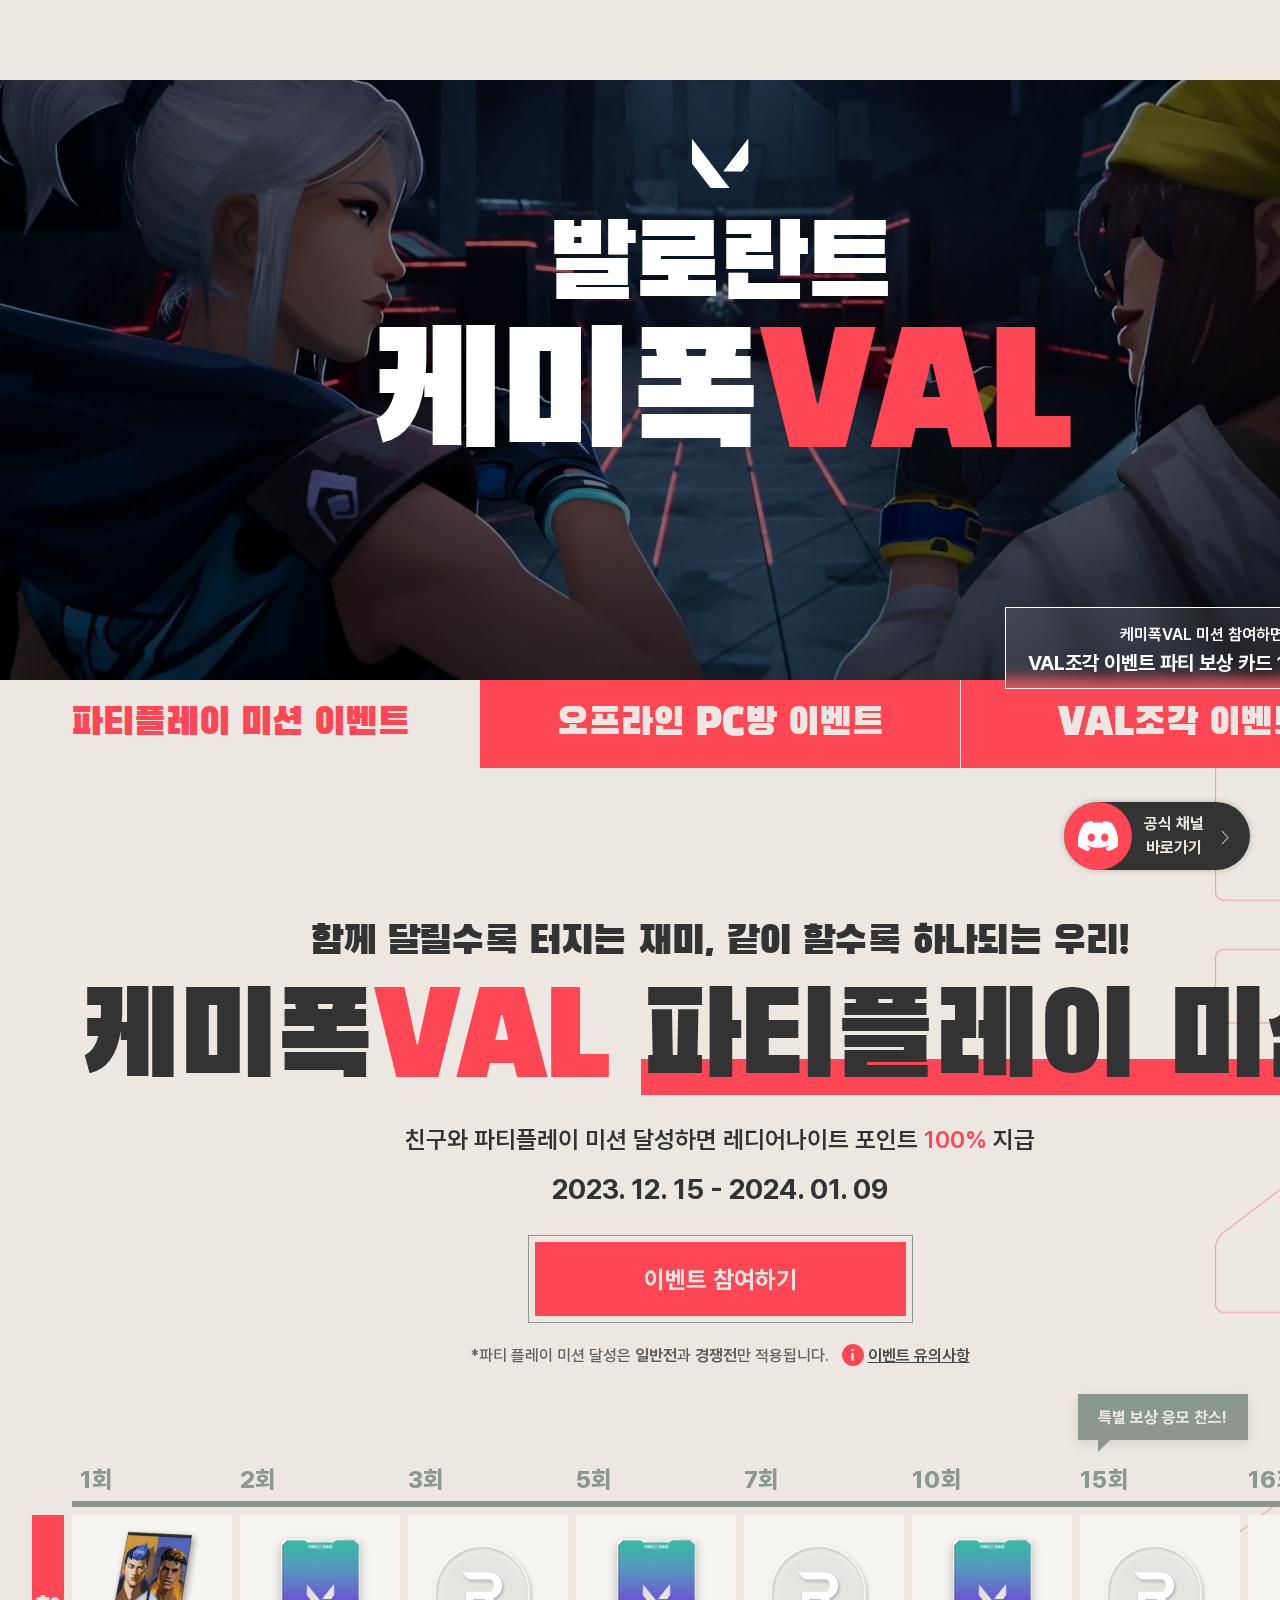
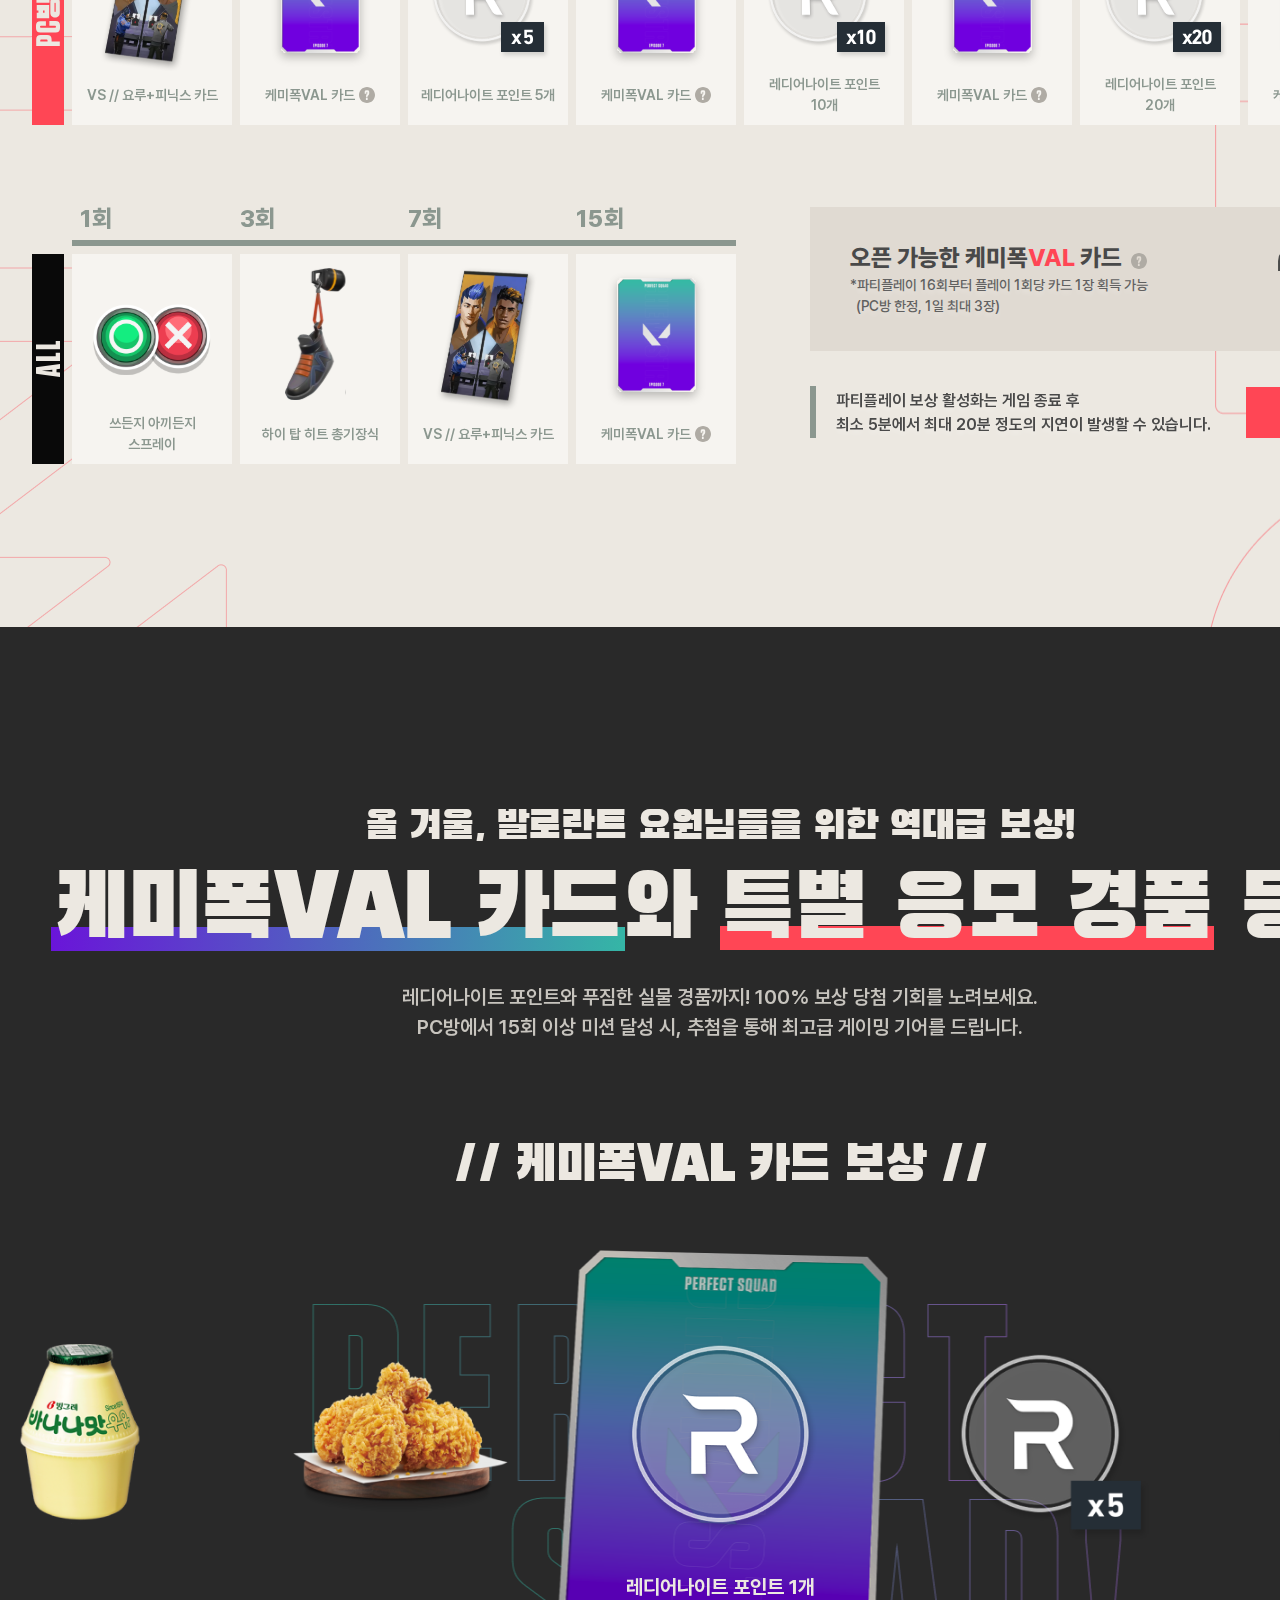
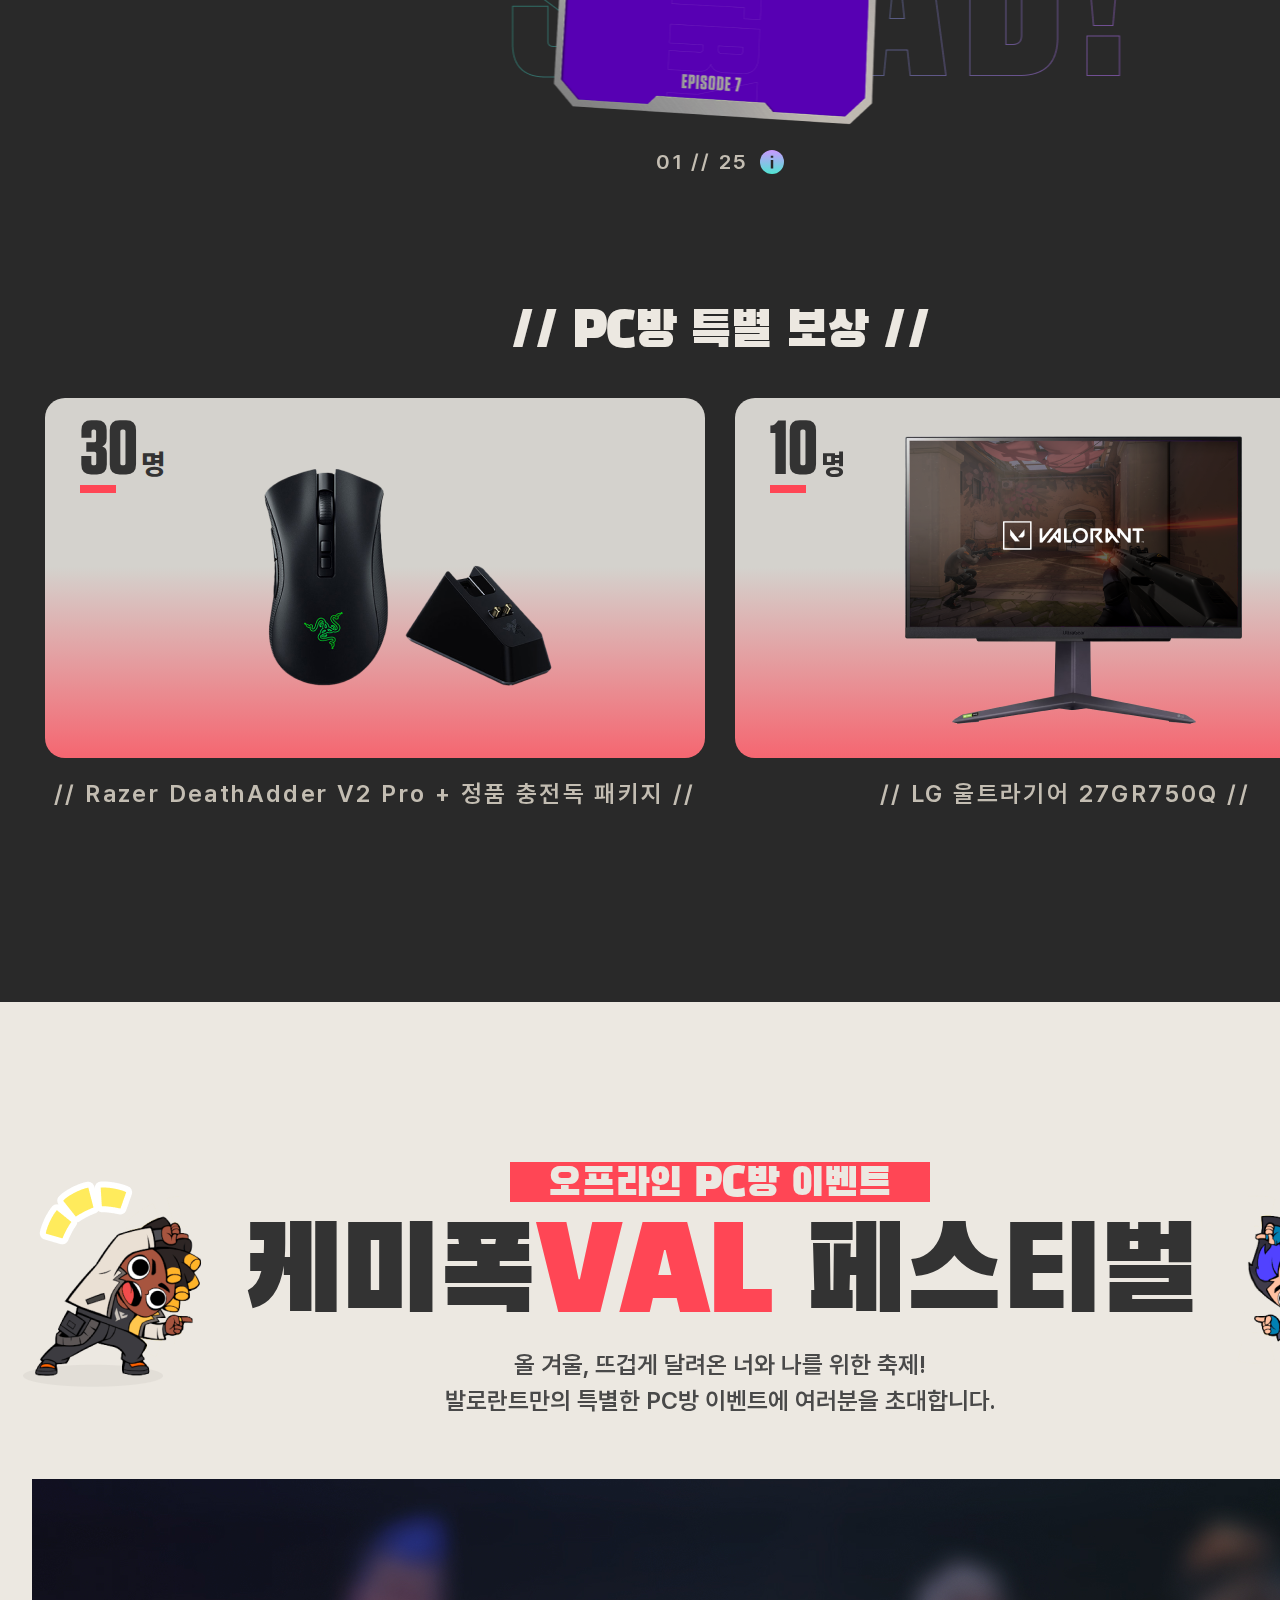
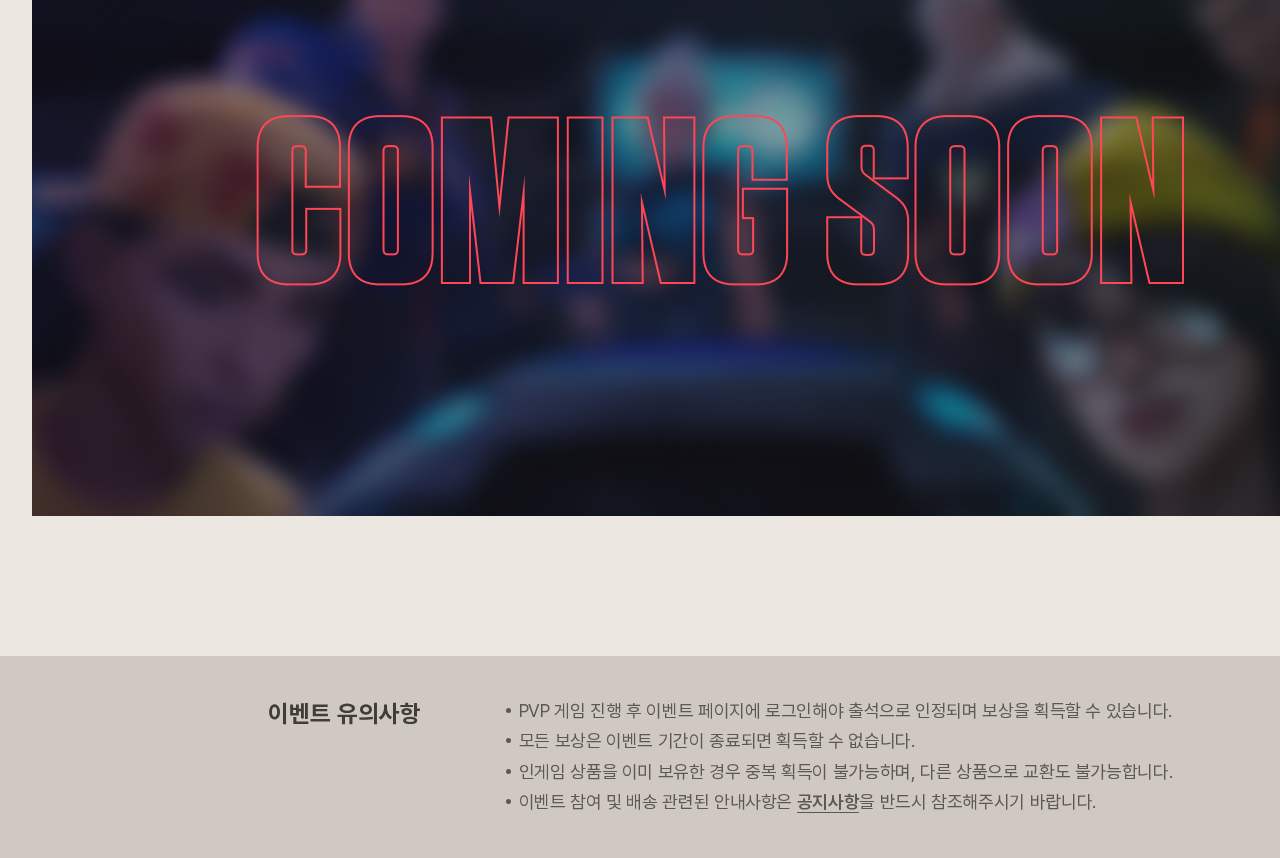
==== commit e1ce6ff7: "f" ====
--- a/01_로그인전.html
+++ b/01_로그인전.html
@@ -94,7 +94,7 @@
                             <div class="item">
                                 <p class="num"><span>1회</span></p>
                                 <div class="itemBox">
-                                    <div class="itemImg"><img src="assets/images/img_pcitem_day1.png" alt=""></div>
+                                    <div class="itemImg"><img src="assets/images/img_pcitem_day1.svg" alt=""></div>
                                     <p class="itemName"><span>VS // 요루+피닉스 카드</span></p>
                                     <button type="button" class="btnGet"><span>보상받기</span></button>
                                 </div>
@@ -102,7 +102,7 @@
                             <div class="item">
                                 <p class="num"><span>2회</span></p>
                                 <div class="itemBox">
-                                    <div class="itemImg"><img src="assets/images/img_item_card.png" alt=""></div>
+                                    <div class="itemImg"><img src="assets/images/img_item_card.svg" alt=""></div>
                                     <p class="itemName"><span>케미폭VAL 카드<a href="#slideSection" class="btnGoSection btnQuestion">자세히보기</a></span></p>
                                     <button type="button" class="btnGet"><span>카드 오픈</span></button>
                                 </div>
@@ -110,7 +110,7 @@
                             <div class="item">
                                 <p class="num"><span>3회</span></p>
                                 <div class="itemBox">
-                                    <div class="itemImg"><img src="assets/images/img_item_pointx5.png" alt=""></div>
+                                    <div class="itemImg"><img src="assets/images/img_item_pointx5.svg" alt=""></div>
                                     <p class="itemName"><span>레디어나이트 포인트
                                         5개</span></p>
                                     <button type="button" class="btnGet">보상받기</button>
@@ -119,7 +119,7 @@
                             <div class="item">
                                 <p class="num"><span>5회</span></p>
                                 <div class="itemBox">
-                                    <div class="itemImg"><img src="assets/images/img_item_card.png" alt=""></div>
+                                    <div class="itemImg"><img src="assets/images/img_item_card.svg" alt=""></div>
                                     <p class="itemName"><span>케미폭VAL 카드<a href="#slideSection" class="btnGoSection btnQuestion">자세히보기</a></span></p>
                                     <button type="button" class="btnGet">카드 오픈</button>
                                 </div>
@@ -127,7 +127,7 @@
                             <div class="item">
                                 <p class="num"><span>7회</span></p>
                                 <div class="itemBox">
-                                    <div class="itemImg"><img src="assets/images/img_item_pointx10.png" alt=""></div>
+                                    <div class="itemImg"><img src="assets/images/img_item_pointx10.svg" alt=""></div>
                                     <p class="itemName"><span>레디어나이트 포인트 10개</span></p>
                                     <button type="button" class="btnGet">보상받기</button>
                                 </div>
@@ -135,7 +135,7 @@
                             <div class="item">
                                 <p class="num"><span>10회</span></p>
                                 <div class="itemBox">
-                                    <div class="itemImg"><img src="assets/images/img_item_card.png" alt=""></div>
+                                    <div class="itemImg"><img src="assets/images/img_item_card.svg" alt=""></div>
                                     <p class="itemName"><span>케미폭VAL 카드<a href="#slideSection" class="btnGoSection btnQuestion">자세히보기</a></span></p>
                                     <button type="button" class="btnGet">카드 오픈</button>
                                 </div>
@@ -150,7 +150,7 @@
                                 </a>
                                 <p class="num"><span>15회</span></p>
                                 <div class="itemBox">
-                                    <div class="itemImg"><img src="assets/images/img_item_pointx20.png" alt=""></div>
+                                    <div class="itemImg"><img src="assets/images/img_item_pointx20.svg" alt=""></div>
                                     <p class="itemName"><span>레디어나이트 포인트 20개</span></p>
                                     <button type="button" class="btnGet">보상받기</button>
                                 </div>
@@ -158,7 +158,7 @@
                             <div class="item">
                                 <p class="num"><span>16회<em>+</em></span></p>
                                 <div class="itemBox">
-                                    <div class="itemImg"><img src="assets/images/img_item_card.png" alt=""></div>
+                                    <div class="itemImg"><img src="assets/images/img_item_card.svg" alt=""></div>
                                     <p class="itemName"><span>케미폭VAL 카드<a href="#slideSection" class="btnGoSection btnQuestion">자세히보기</a></span></p>
                                     <button type="button" class="btnGet">카드 오픈</button>
                                 </div>
@@ -171,7 +171,7 @@
                             <div class="item">
                                 <p class="num"><span>1회</span></p>
                                 <div class="itemBox">
-                                    <div class="itemImg"><img src="assets/images/img_allitem_day1.png" alt=""></div>
+                                    <div class="itemImg"><img src="assets/images/img_allitem_day1.svg" alt=""></div>
                                     <p class="itemName"><span>쓰든지 아끼든지 스프레이</span></p>
                                     <button type="button" class="btnGet">보상받기</button>
                                 </div>
@@ -179,7 +179,7 @@
                             <div class="item">
                                 <p class="num"><span>3회</span></p>
                                 <div class="itemBox">
-                                    <div class="itemImg"><img src="assets/images/img_allitem_day2.png" alt=""></div>
+                                    <div class="itemImg"><img src="assets/images/img_allitem_day2.svg" alt=""></div>
                                     <p class="itemName"><span>하이 탑 히트 총기장식</span></p>
                                     <button type="button" class="btnGet">보상받기</button>
                                 </div>
@@ -187,7 +187,7 @@
                             <div class="item">
                                 <p class="num"><span>7회</span></p>
                                 <div class="itemBox">
-                                    <div class="itemImg"><img src="assets/images/img_pcitem_day1.png" alt=""></div>
+                                    <div class="itemImg"><img src="assets/images/img_pcitem_day1.svg" alt=""></div>
                                     <p class="itemName"><span>VS // 요루+피닉스 카드</span></p>
                                     <button type="button" class="btnGet"><span>보상받기</span></button>
                                 </div>
@@ -195,7 +195,7 @@
                             <div class="item">
                                 <p class="num"><span>15회</span></p>
                                 <div class="itemBox">
-                                    <div class="itemImg"><img src="assets/images/img_item_card.png" alt=""></div>
+                                    <div class="itemImg"><img src="assets/images/img_item_card.svg" alt=""></div>
                                     <p class="itemName"><span>케미폭VAL 카드<a href="#slideSection" class="btnGoSection btnQuestion">자세히보기</a></span></p>
                                     <button type="button" class="btnGet">카드 오픈</button>
                                 </div>
@@ -346,7 +346,7 @@
                 </div><!-- slideBoxWrap end -->
                 <div class="slideBoxControl pb30">
                     <div class="slideBoxCount"></div>
-                    <button type="button" class="btnI"><img src="assets/images/img_i_black.png" alt="i"></button>
+                    <button type="button" class="btnI"><img src="assets/images/img_i_black.svg" alt="i"></button>
                 </div>
                 <h5>// PC방 특별 보상 //</h5>
                 <div class="specialItem">
--- a/assets/css/style.css
+++ b/assets/css/style.css
@@ -65,7 +65,7 @@
 .btnLine .btn{margin: 6px;}
 #btnEvent{width: 371px;height: 74px;}
 #btnTable{width: 360px;padding: 20px 30px;-webkit-transition: width 0.5s, -webkit-transform 0.5s;transition: width 0.5s, transform 0.5s, -webkit-transform 0.5s;}
-#btnTable i.arr{display: inline-block;width: 21px;height: 15px;margin-left: 5px;background-image: url(../images/arr_icon.png);background-repeat: no-repeat;transition: .5s;-webkit-transition: .5s;}
+#btnTable i.arr{display: inline-block;width: 21px;height: 15px;margin-left: 5px;background-image: url(../images/arr_icon.svg);background-repeat: no-repeat;transition: .5s;-webkit-transition: .5s;}
 #btnTable.active{width: 100%;-webkit-transition: width 0.5s, -webkit-transform 0.5s;transition: width 0.5s, transform 0.5s, -webkit-transform 0.5s;}
 #btnTable.active i.arr{transform: rotate(180deg);}
 .btnEventInfo {font-size: 16px;color: #494949;font-weight: 600;line-height: 150%;text-decoration-line: underline;}
@@ -123,11 +123,11 @@
 .CheckTitle{width: 32px;height: 210px;margin-top: 47px;margin-right: 8px;}
 .CheckTitle span{display: block;width: 100%;height: 100%;background-position: center;background-repeat: no-repeat;overflow: hidden;text-indent: -9999px;white-space: nowrap;}
 .allCheck .CheckTitle{background: #090909;}
-.allCheck .CheckTitle span{background-image: url(../images/text_all.png);}
+.allCheck .CheckTitle span{background-image: url(../images/text_all.svg);}
 .pcCheck{display: flex;justify-content: flex-start;flex-direction: row;flex-wrap: wrap;align-items: center;width: 100%;}
 .pcCheck:after{content: "";display: block;clear: both;}
 .pcCheck .CheckTitle{background: #FF4655;}
-.pcCheck .CheckTitle span{background-image: url(../images/text_pc.png);}
+.pcCheck .CheckTitle span{background-image: url(../images/text_pc.svg);}
 .itemGroup{width: 1336px;display: flex;align-items: flex-start;flex-direction: row;}
 .allCheck .itemGroup{width: 664px;margin-right: 74px;}
 .itemGroup .item{position: relative;}
@@ -136,7 +136,7 @@
 .itemGroup .item .num span {margin-left: 8px;font-size: 24px;color: #8B978F;line-height: 1;text-align: left;font-weight: 800;letter-spacing: 0.48px;}
 .itemGroup .item .num span em{display: inline-block;width: 19px;height: 19px;margin-left: 5px;background-image: url(../images/icon_plus_blue.svg);background-position: center;background-repeat: no-repeat;border-radius: 100%;box-sizing: border-box;vertical-align: -1px;overflow: hidden;text-indent: -9999px;white-space: nowrap;}
 .itemGroup .item .itemBox {position: relative;width: 160px;height: 210px;background: #F6F4F0;}
-.itemGroup .item .itemBox:after{display: none;content: "";position: absolute;top: 0;left: 0;width: 100%;height: 100%;background-color: rgba(215, 211, 203, 0.8);background-image: url(../images/img_itemStamp.png);background-position: center;background-repeat: no-repeat;z-index: 1;}
+.itemGroup .item .itemBox:after{display: none;content: "";position: absolute;top: 0;left: 0;width: 100%;height: 100%;background-color: rgba(215, 211, 203, 0.8);background-image: url(../images/img_itemStamp.svg);background-position: center;background-repeat: no-repeat;z-index: 1;}
 .itemBox .itemImg {position: inherit;display: flex;width: 160px;height: 160px;align-items: center;justify-content: center;z-index: 1;}
 .itemBox .itemName {display: flex;justify-content: center;align-items: center;position: absolute;left: 12px;bottom: 10px;width: calc(100% - 24px);height: 40px;font-size: 14px;color: #8B978F;font-weight: 600;line-height: 150%;text-align: center;word-break: keep-all;font-family: "Pretendard", "Apple SD Gothic Neo";z-index: 1;}
 .itemBox .itemName .total{font-size: 20px;color: #222;font-weight: 700;}
@@ -145,7 +145,7 @@
 .itemBox .itemName.dayEight .total{margin-left: 20px;}
 .itemBox .btnGet{opacity: 0;position: absolute;top: 0;left: 0;width: 100%;height: 100%;background: #FF4655;font-size: 20px;color: #ECE8E1;font-weight: 700;text-align: center;pointer-events: none;cursor: pointer;transition: .3s;-webkit-transition: .3s;}
 .itemBox .btnGet span{position: relative;display: flex;align-items: center;justify-content: center;width: 100%;height: 100%;z-index: 2;}
-.btnQuestion {display: inline-block;width: 16px;height: 16px;margin-left: 4px;background-image: url(../images/icon_question.png);background-position: center;background-repeat: no-repeat;overflow: hidden;text-indent: -9999px;white-space: nowrap;vertical-align: -3px;}
+.btnQuestion {display: inline-block;width: 16px;height: 16px;margin-left: 4px;background-image: url(../images/icon_question.svg);background-position: center;background-repeat: no-repeat;overflow: hidden;text-indent: -9999px;white-space: nowrap;vertical-align: -3px;}
 .btnSpecialGet {position: absolute;left: 0;bottom: -30px;width: 100%;font-size: 14px;color: #FF4655;font-weight: 700;line-height: 140%;text-align: center;text-decoration-line: underline;}
 .btnSpecialGet[disabled] {color: #BBB;cursor: default;}
 .itemGroup .item.on .num, .itemGroup .item.end .num {border-color: #FF4655;}
@@ -249,24 +249,8 @@
 .errorText {position: relative;margin-top: 30px;font-size: 28px;color: #ECE8E1;line-height: 170%;font-weight: 600;letter-spacing: -0.02em;text-align: center;}
 #btnError {width: 280px;}
 
-.mobileFilter .slideSection{height: 100%;padding: 80px 0;}
-.mobileFilter .slideBox .slideItem{height: 100%;}
-.mobileFilter .slideBox .slideItem .slideItemName{font-size: 20px;}
-.mobileFilter .premiumEvent{height: 100%;padding: 80px 0;}
-.mobileFilter .premiumItem{height: 100%;}
-.mobileFilter .svgEffect01.active svg path{opacity: 1;stroke-dasharray: 2000;stroke-dashoffset: 2000;animation: effectUnder 3s linear forwards;}
-.mobileFilter .svgEffect02.active svg path{opacity: 1;stroke-dasharray: 2000;stroke-dashoffset: 2000;animation: effectUnder 3s linear forwards;}
-.mobileFilter .svgEffect03.active svg path{opacity: 1;stroke-dasharray: 2000;stroke-dashoffset: 2000;animation: effectUnder 1.5s linear forwards;}
-.mobileFilter .svgEffect04_1.active svg path{opacity: 1;stroke-dasharray: 2000;stroke-dashoffset: 2000;animation: effectUnder 30s linear forwards;}
-.mobileFilter .svgEffect04_2.active svg path{opacity: 1;stroke-dasharray: 2000;stroke-dashoffset: 2000;animation: effectUnder 30s linear forwards;}
-.mobileFilter .svgEffect04_3.active svg path{opacity: 1;stroke-dasharray: 2000;stroke-dashoffset: 2000;animation: effectUnder 30s linear forwards;}
-.mobileFilter .svgEffect04_4.active svg path{opacity: 1;stroke-dasharray: 2000;stroke-dashoffset: 2000;animation: effectUnder 30s linear forwards;}
-.mobileFilter .svgEffect05.active svg path{opacity: 1;stroke-dasharray: 2000;stroke-dashoffset: 2000;animation: effectUnder 2s linear forwards;}
-.mobileFilter .svgEffect06.active svg path{opacity: 0;}
-.mobileFilter .teacherTab li.on .svgEffect06.active svg path{opacity: 1;stroke-dasharray: 2000;stroke-dashoffset: 2000;animation: effectUnder 5.5s linear forwards;}
-.mobileFilter .svgEffect07.active svg path{opacity: 0;}
-.mobileFilter .teacherTab li.on .svgEffect07.active svg path{opacity: 1;stroke-dasharray: 2000;stroke-dashoffset: 2000;animation: effectUnder 3s linear forwards;}
-.mobileFilter .svgEffect08.active svg path{opacity: 1;stroke-dasharray: 2000;stroke-dashoffset: 2000;animation: effectUnder 3s linear forwards;}
+.mobileFilter .upEffect{-webkit-transform: translateY(0);transform: translateY(0);}
+.mobileFilter .svgEffect01, .mobileFilter .svgEffect02, .mobileFilter .svgEffect03{transform: scaleX(1);}
 .mobileFilter .itemGroup .item.on .itemBox .btnGet{background: rgba(255, 24, 43, 0.8);transition: inherit;-webkit-transition: inherit;z-index: 2;}
 .mobileFilter .itemGroup .item.on .itemBox.active .btnGet{opacity: 1;pointer-events: inherit;background: rgba(255, 24, 43, 0.8);transition: inherit;-webkit-transition: inherit;z-index: 2;}
 .mobileFilter .itemGroup .item.on .itemBox:hover .itemName, .mobileFilter .itemGroup .item.on .itemBox.active .itemName{color: #ECE8E1;z-index: 3;}
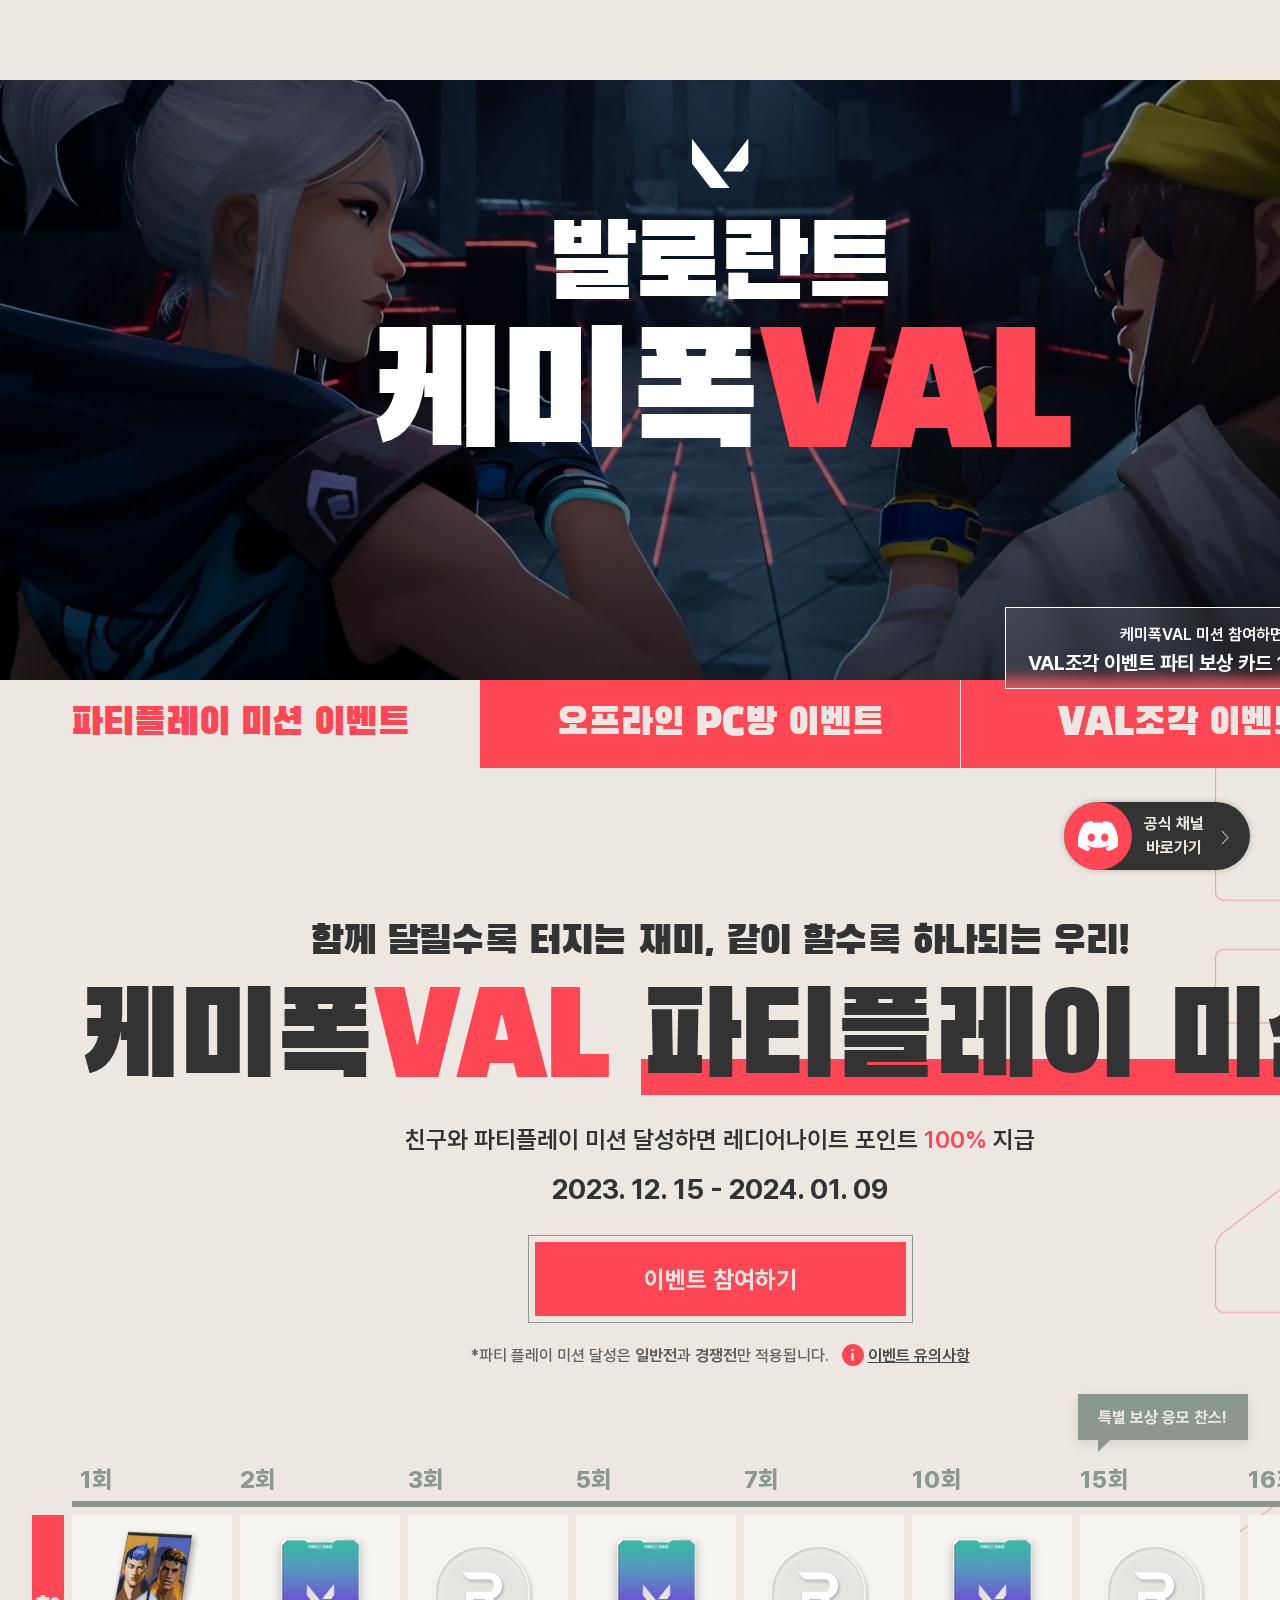
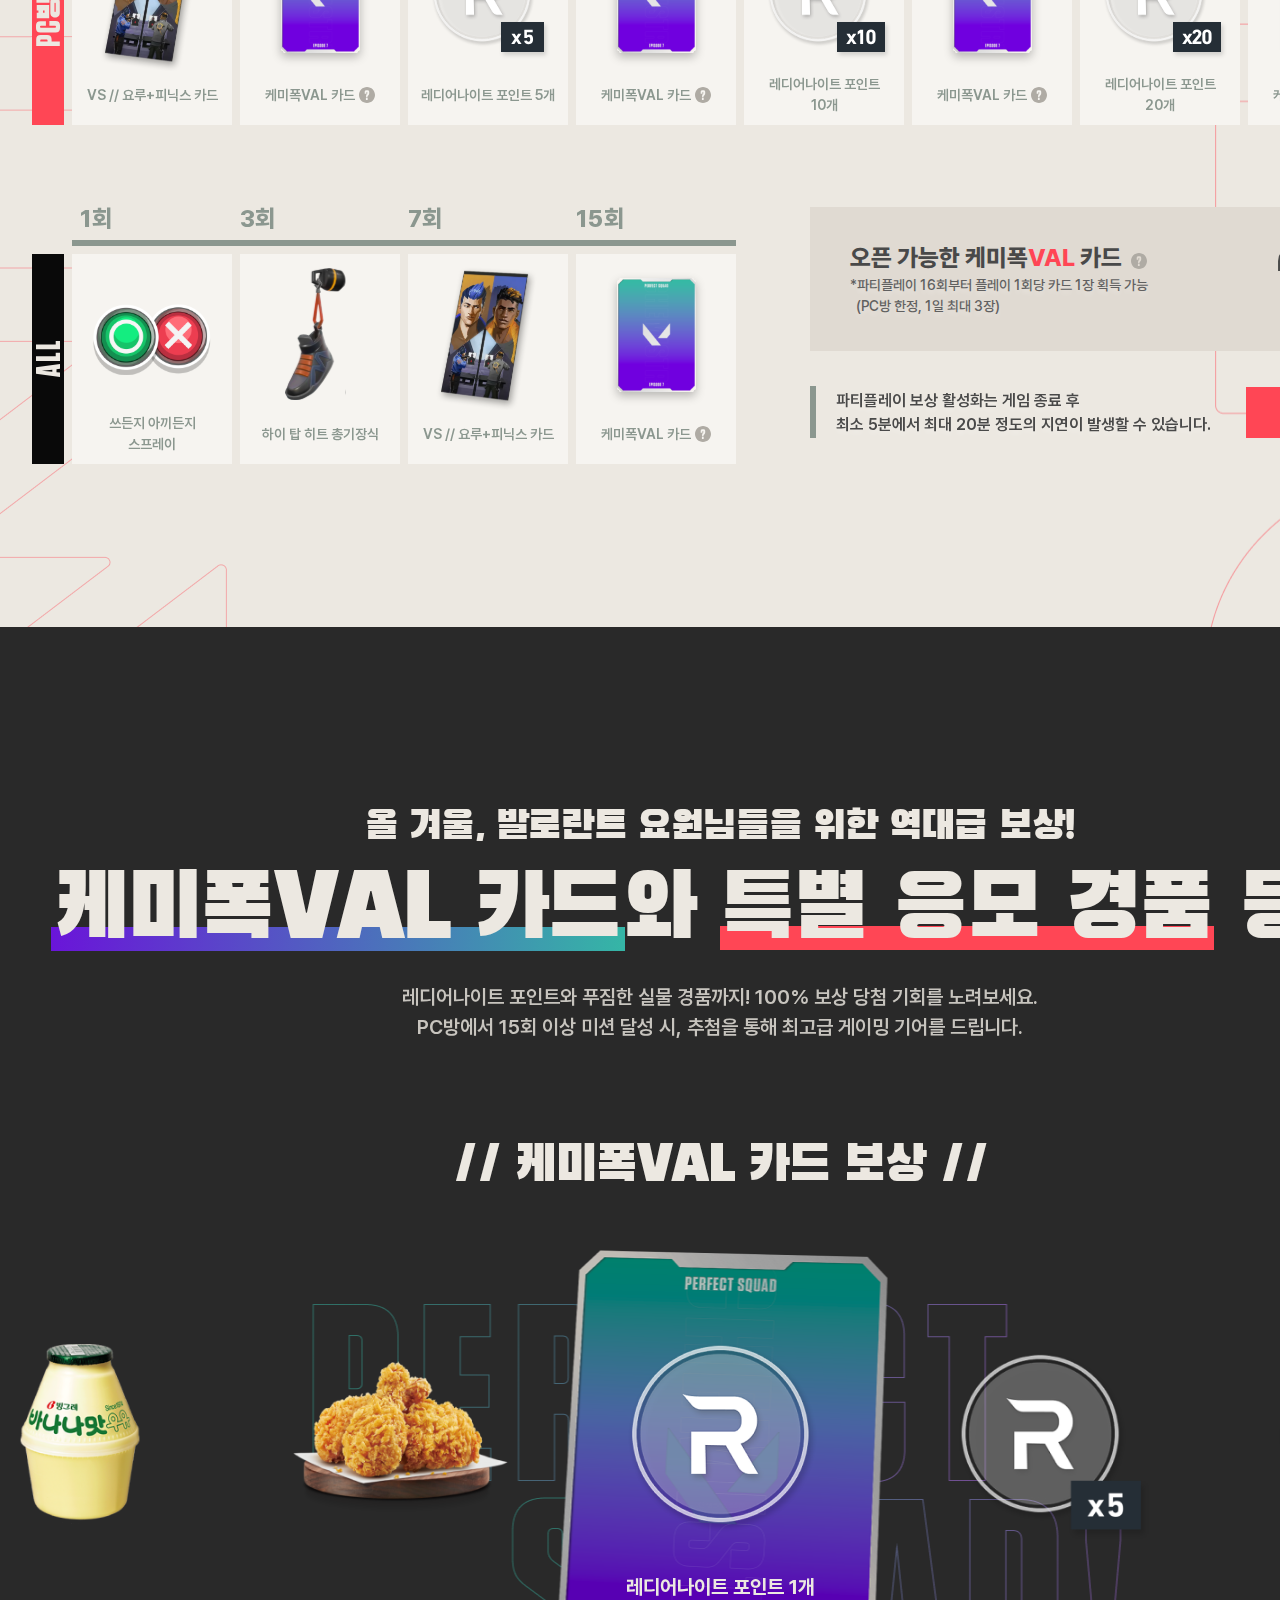
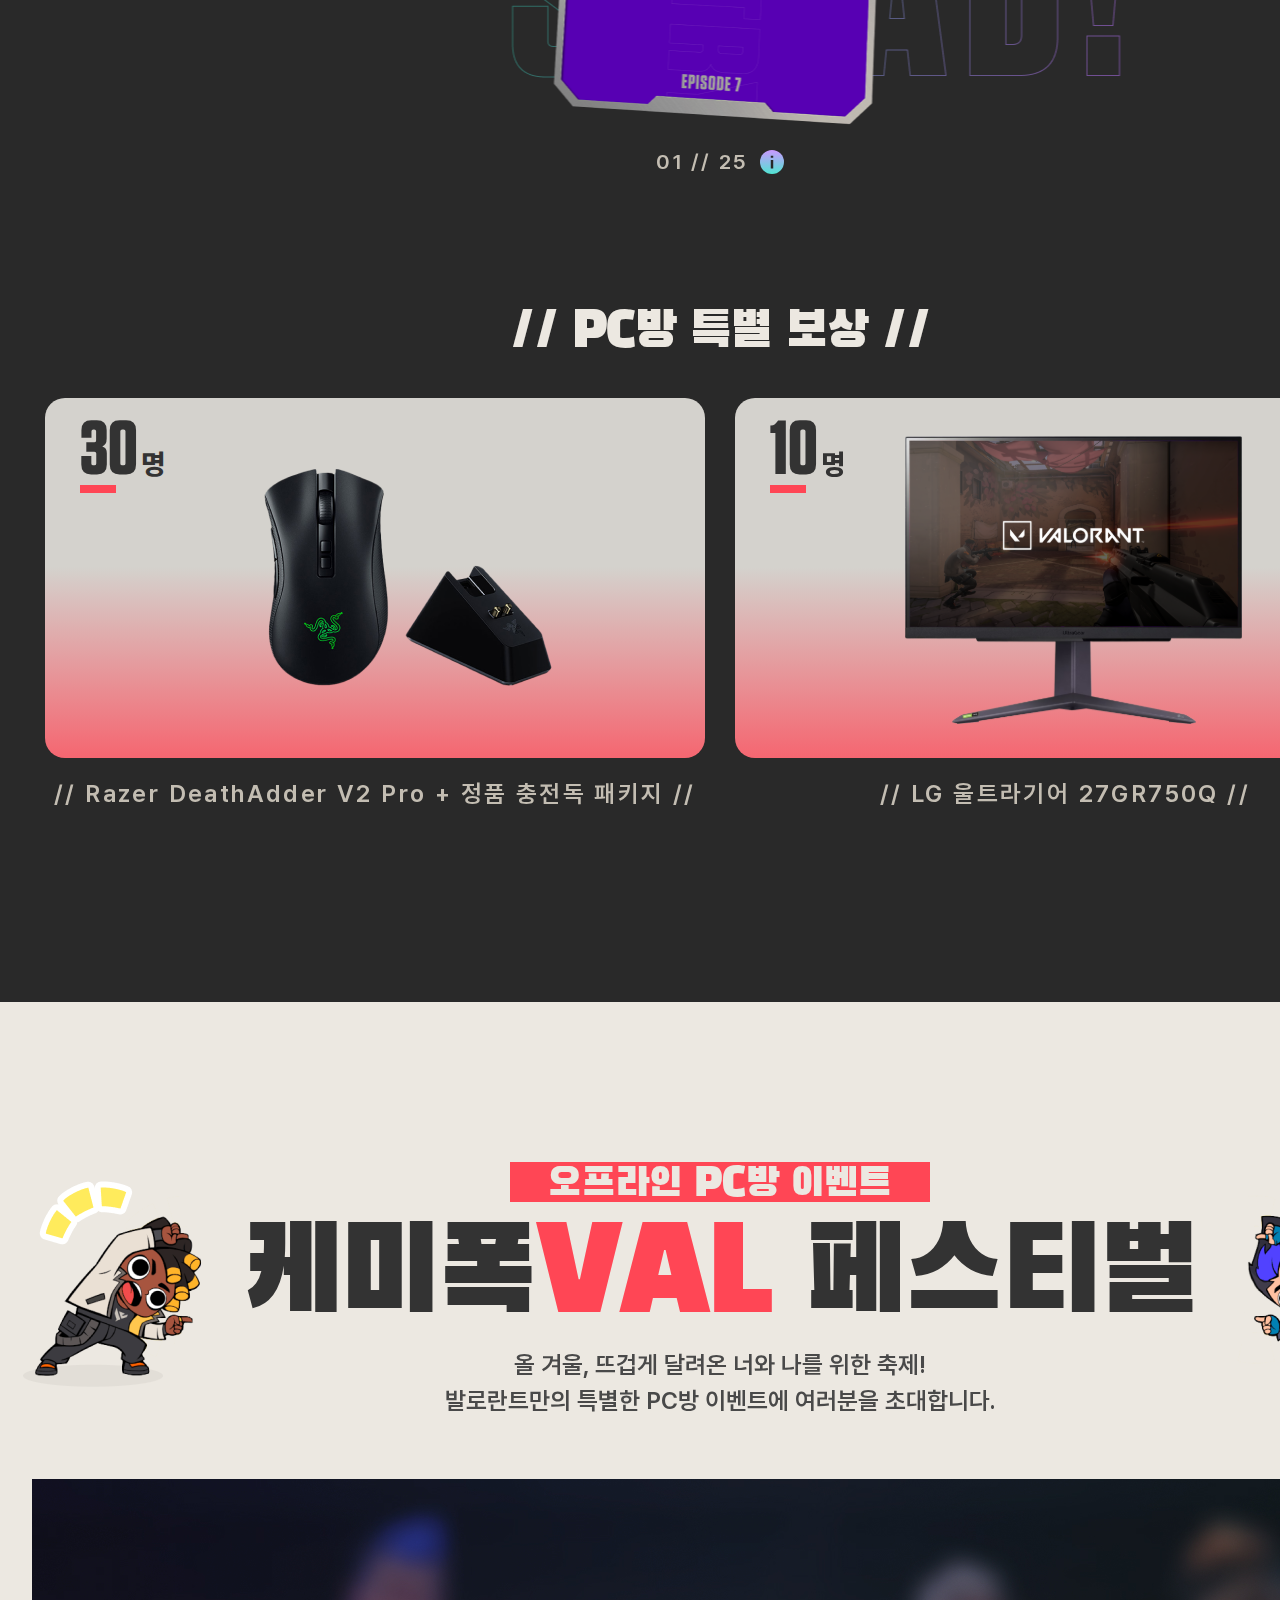
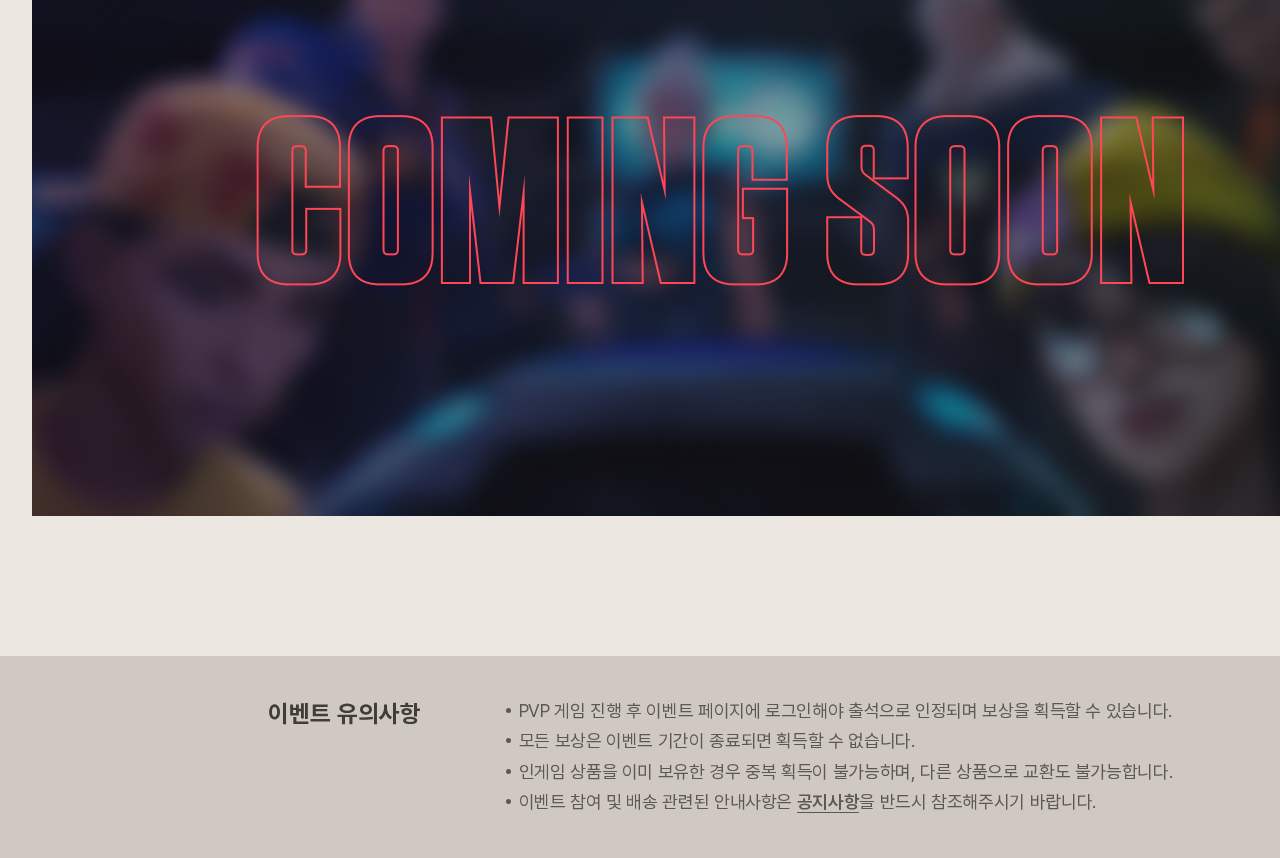
==== commit bb515ba2: "xxx" ====
--- a/01_로그인전.html
+++ b/01_로그인전.html
@@ -360,7 +360,7 @@
                         </li>
                         <li>
                             <div class="img">
-                                <img src="assets/images/item/img_special_item02.png" alt="">
+                                <img src="assets/images/item/img_special_item02.svg" alt="">
                                 <p>10<span>명</span></p>
                             </div>
                             <div class="name">// LG 울트라기어 27GR750Q //</div>
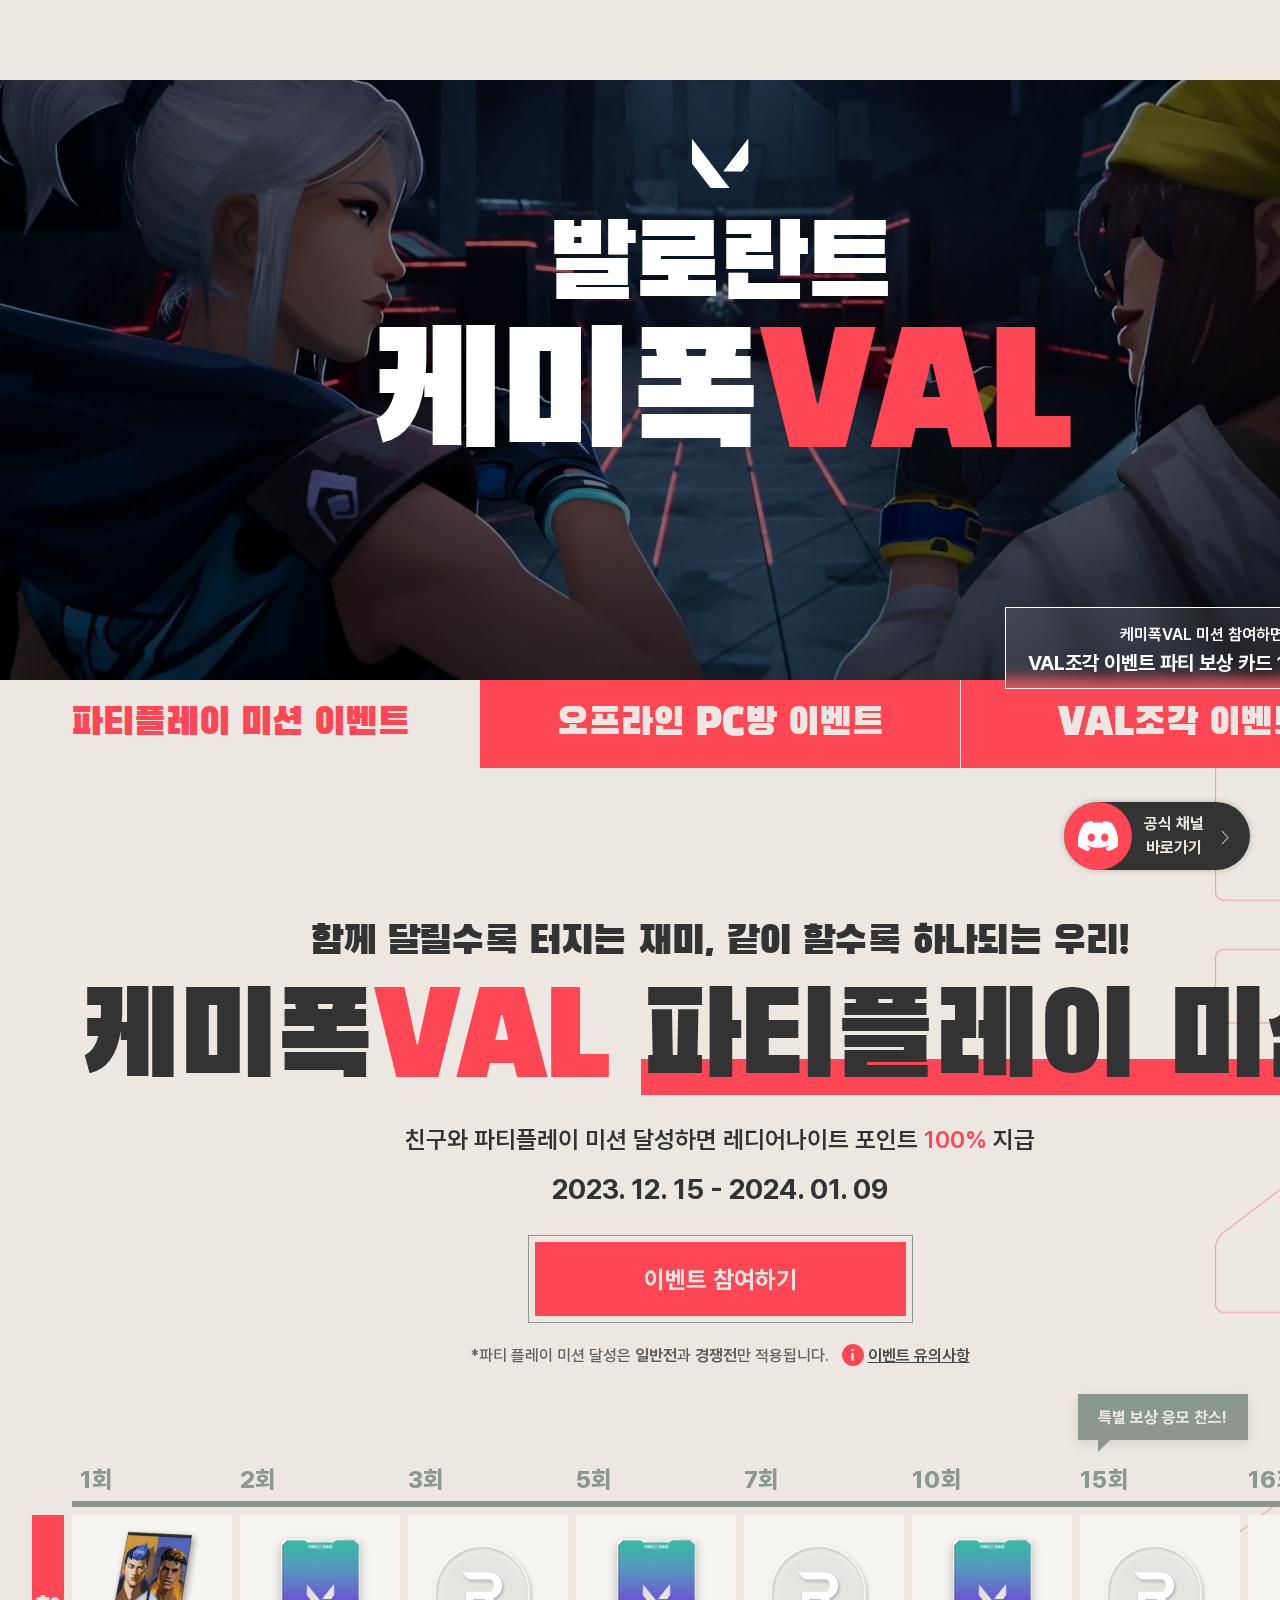
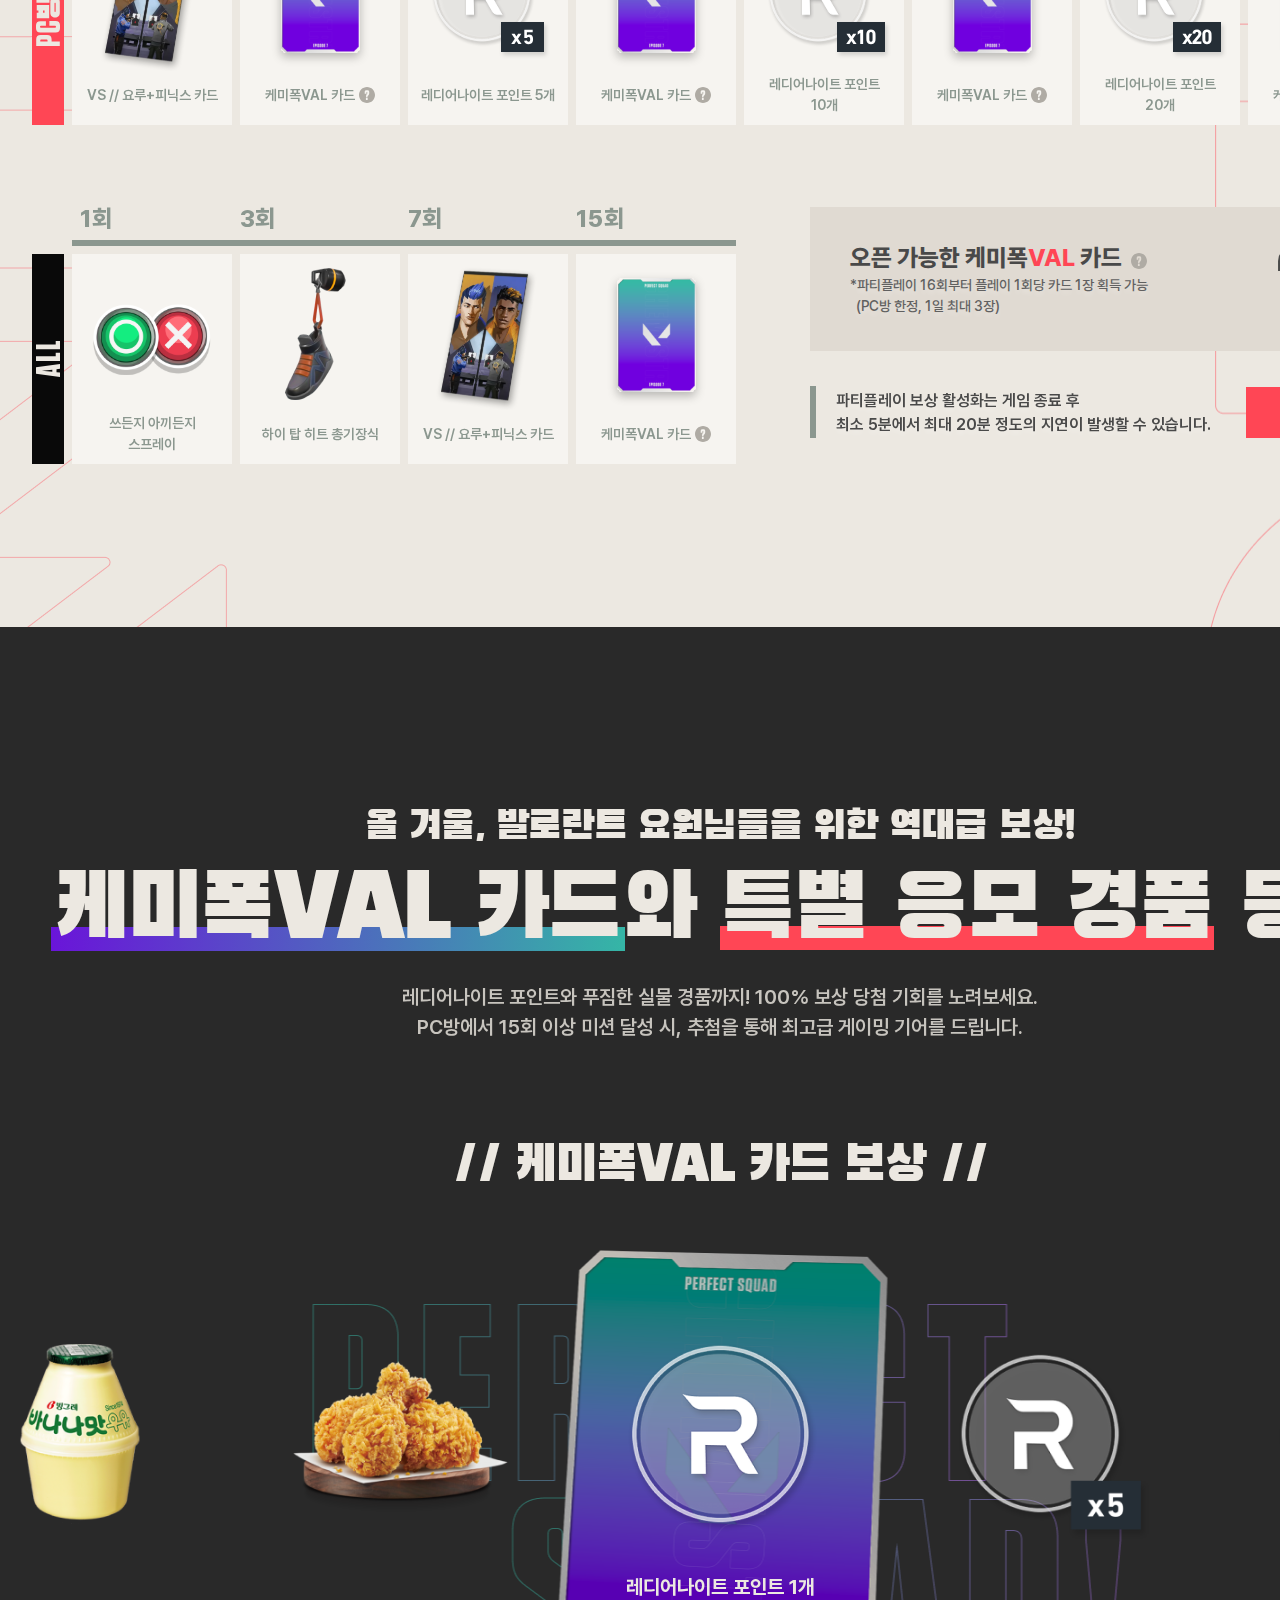
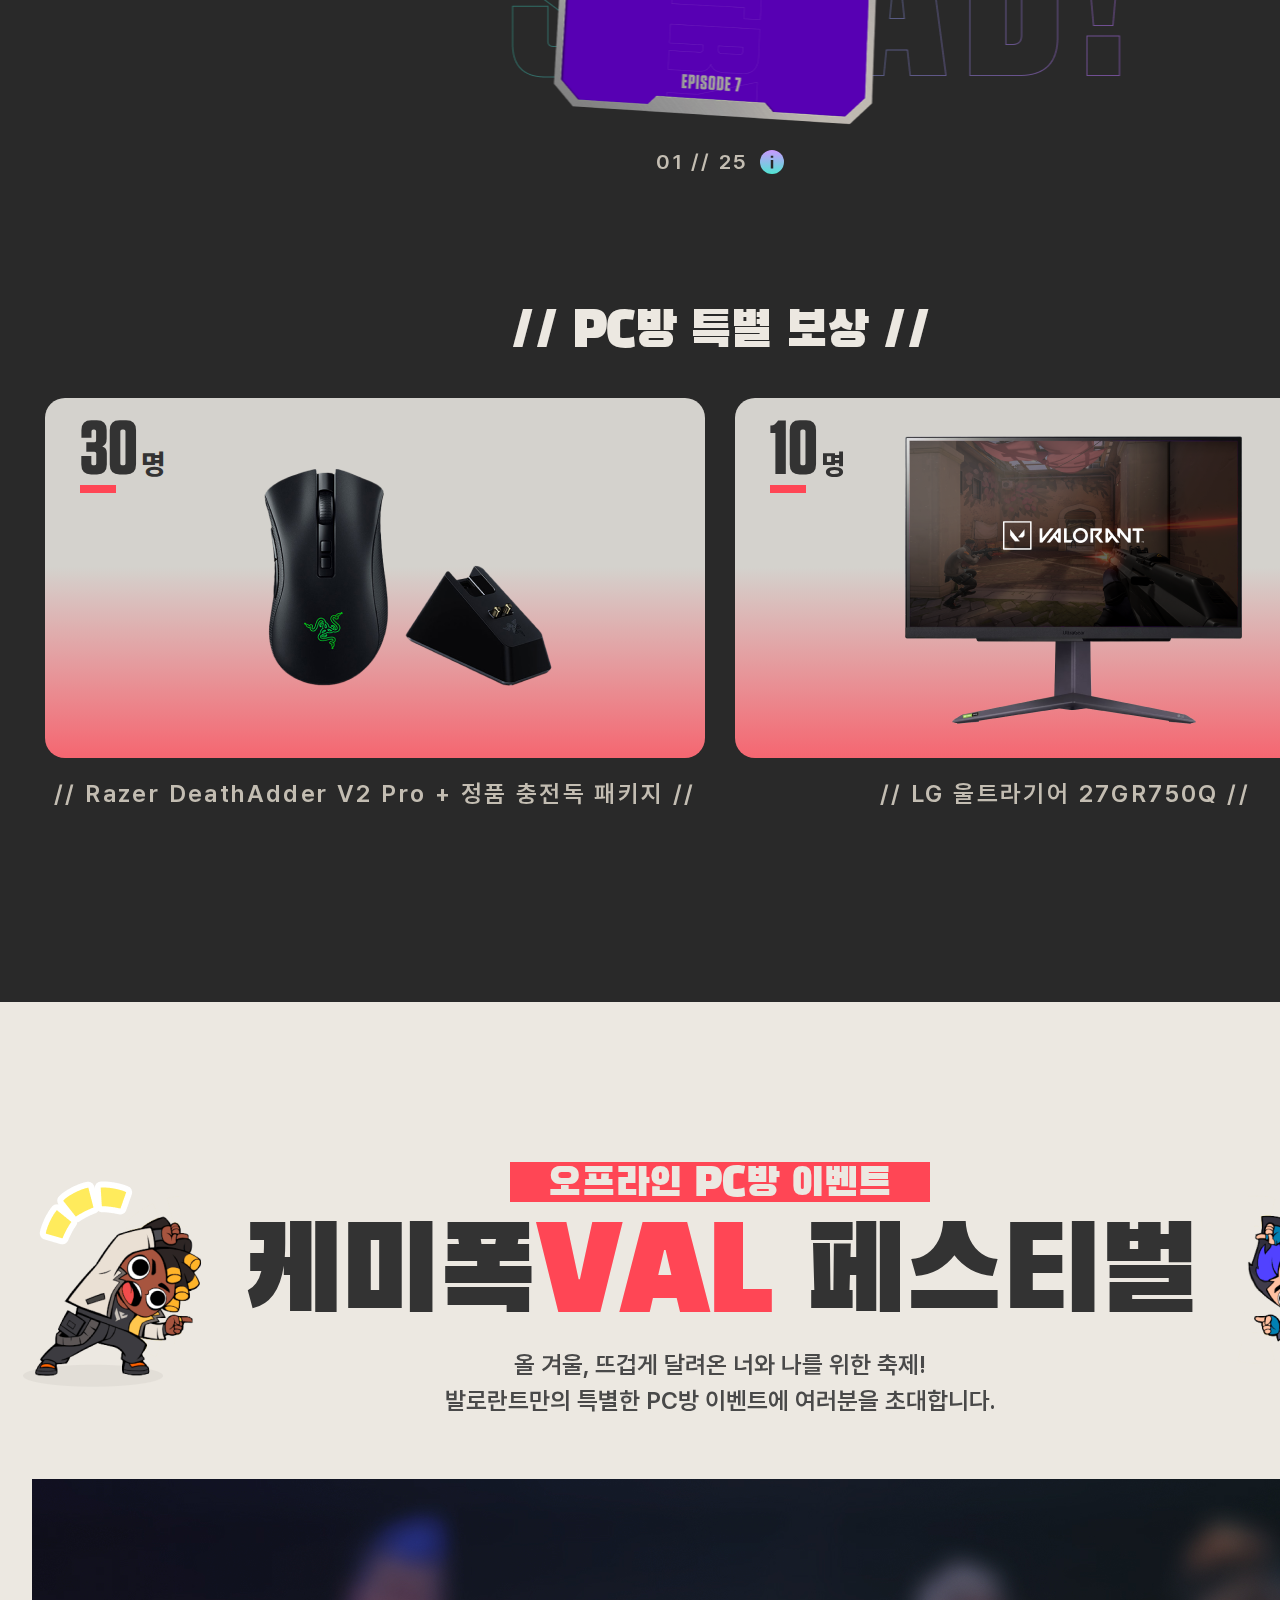
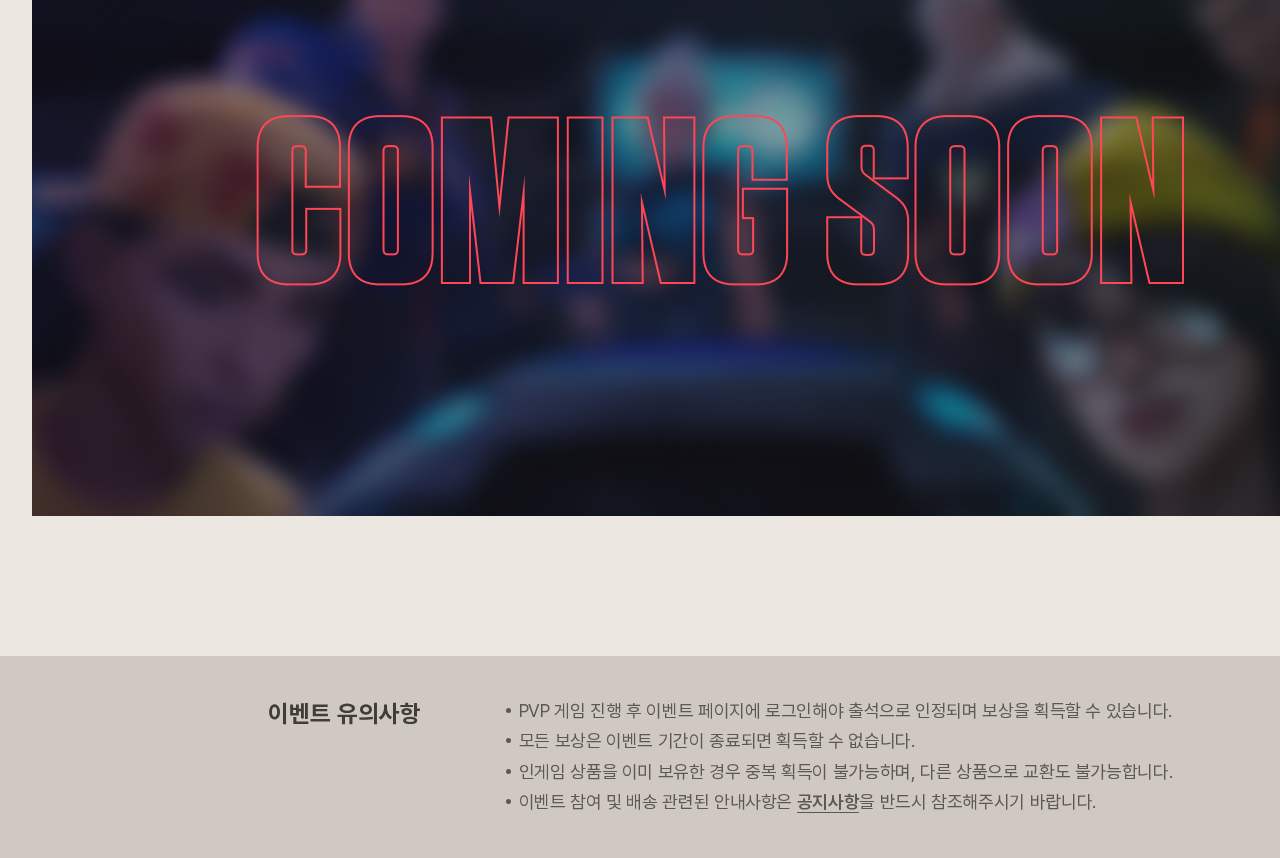
==== commit d1153644: "xxx" ====
--- a/01_로그인전.html
+++ b/01_로그인전.html
@@ -179,7 +179,7 @@
                             <div class="item">
                                 <p class="num"><span>3회</span></p>
                                 <div class="itemBox">
-                                    <div class="itemImg"><img src="assets/images/img_allitem_day2.svg" alt=""></div>
+                                    <div class="itemImg"><img src="assets/images/img_allitem_day2.png" alt=""></div>
                                     <p class="itemName"><span>하이 탑 히트 총기장식</span></p>
                                     <button type="button" class="btnGet">보상받기</button>
                                 </div>
@@ -360,7 +360,7 @@
                         </li>
                         <li>
                             <div class="img">
-                                <img src="assets/images/item/img_special_item02.svg" alt="">
+                                <img src="assets/images/item/img_special_item02.png" alt="">
                                 <p>10<span>명</span></p>
                             </div>
                             <div class="name">// LG 울트라기어 27GR750Q //</div>
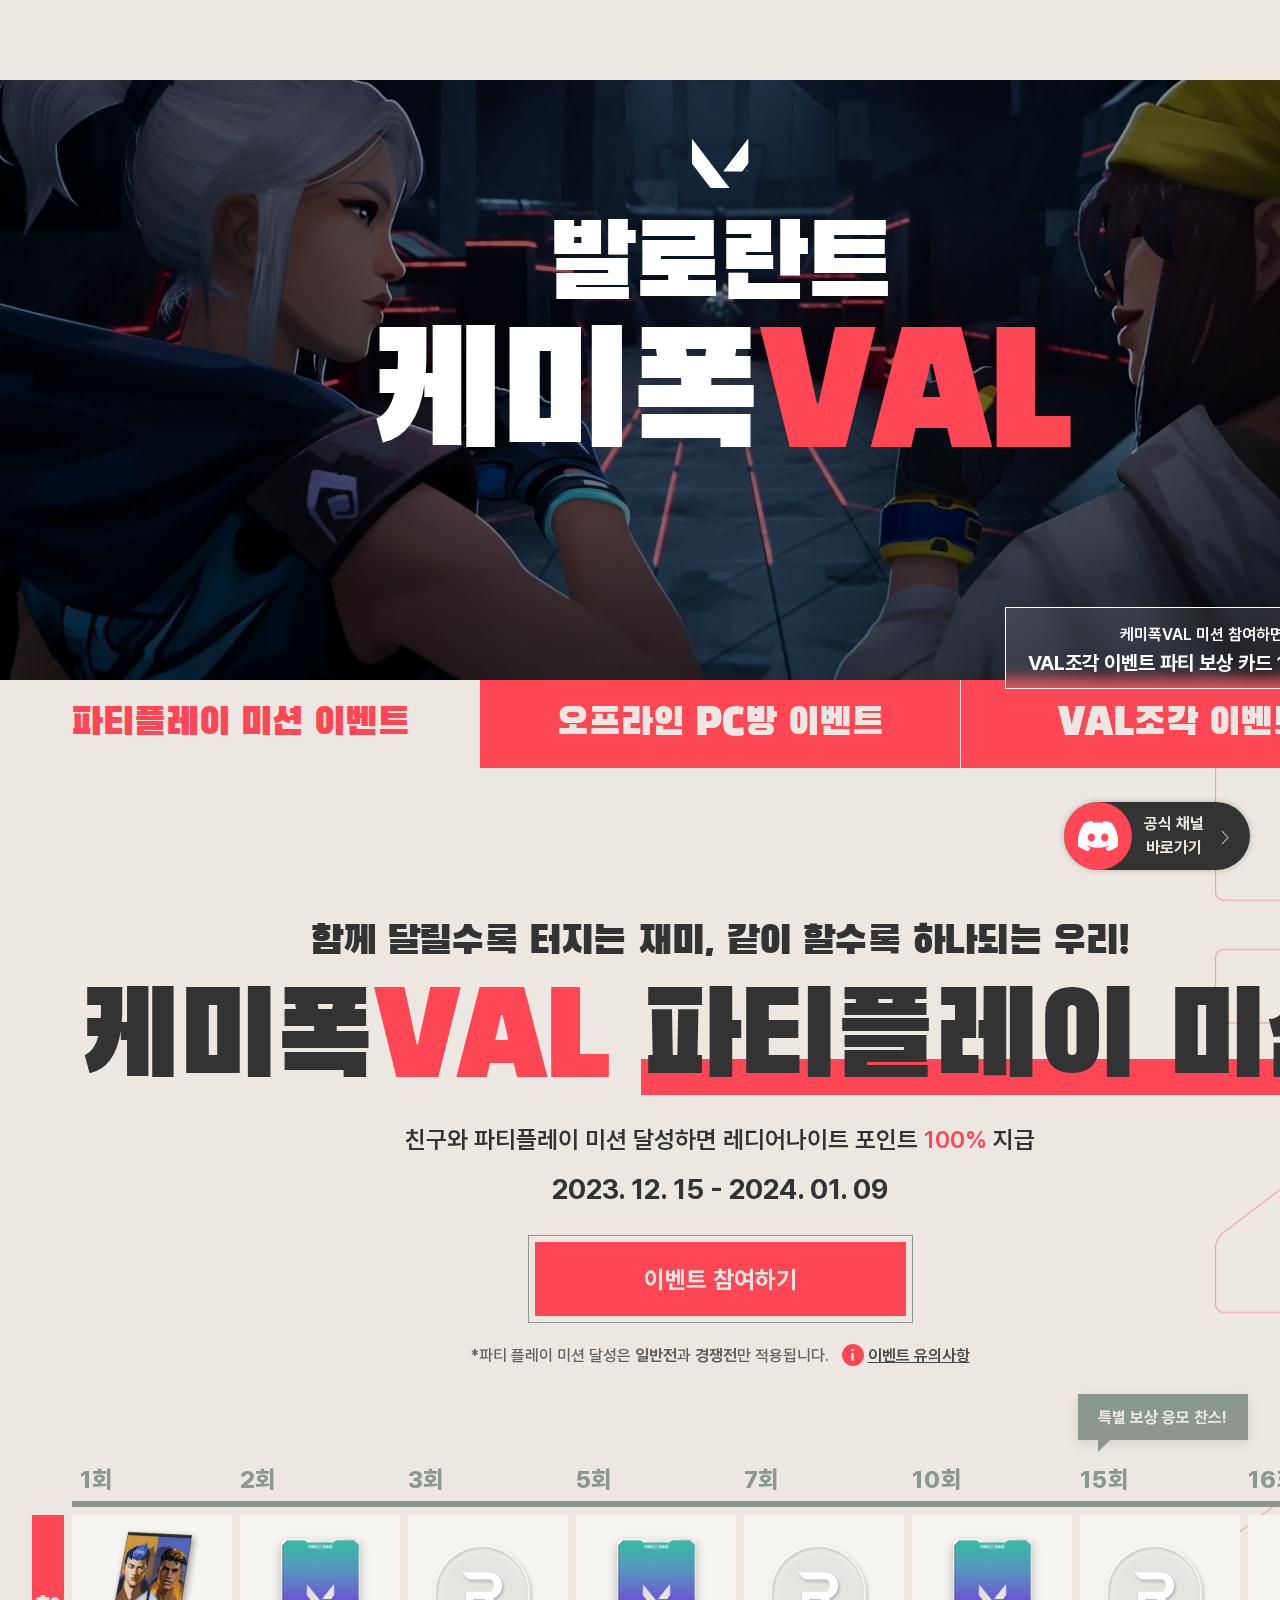
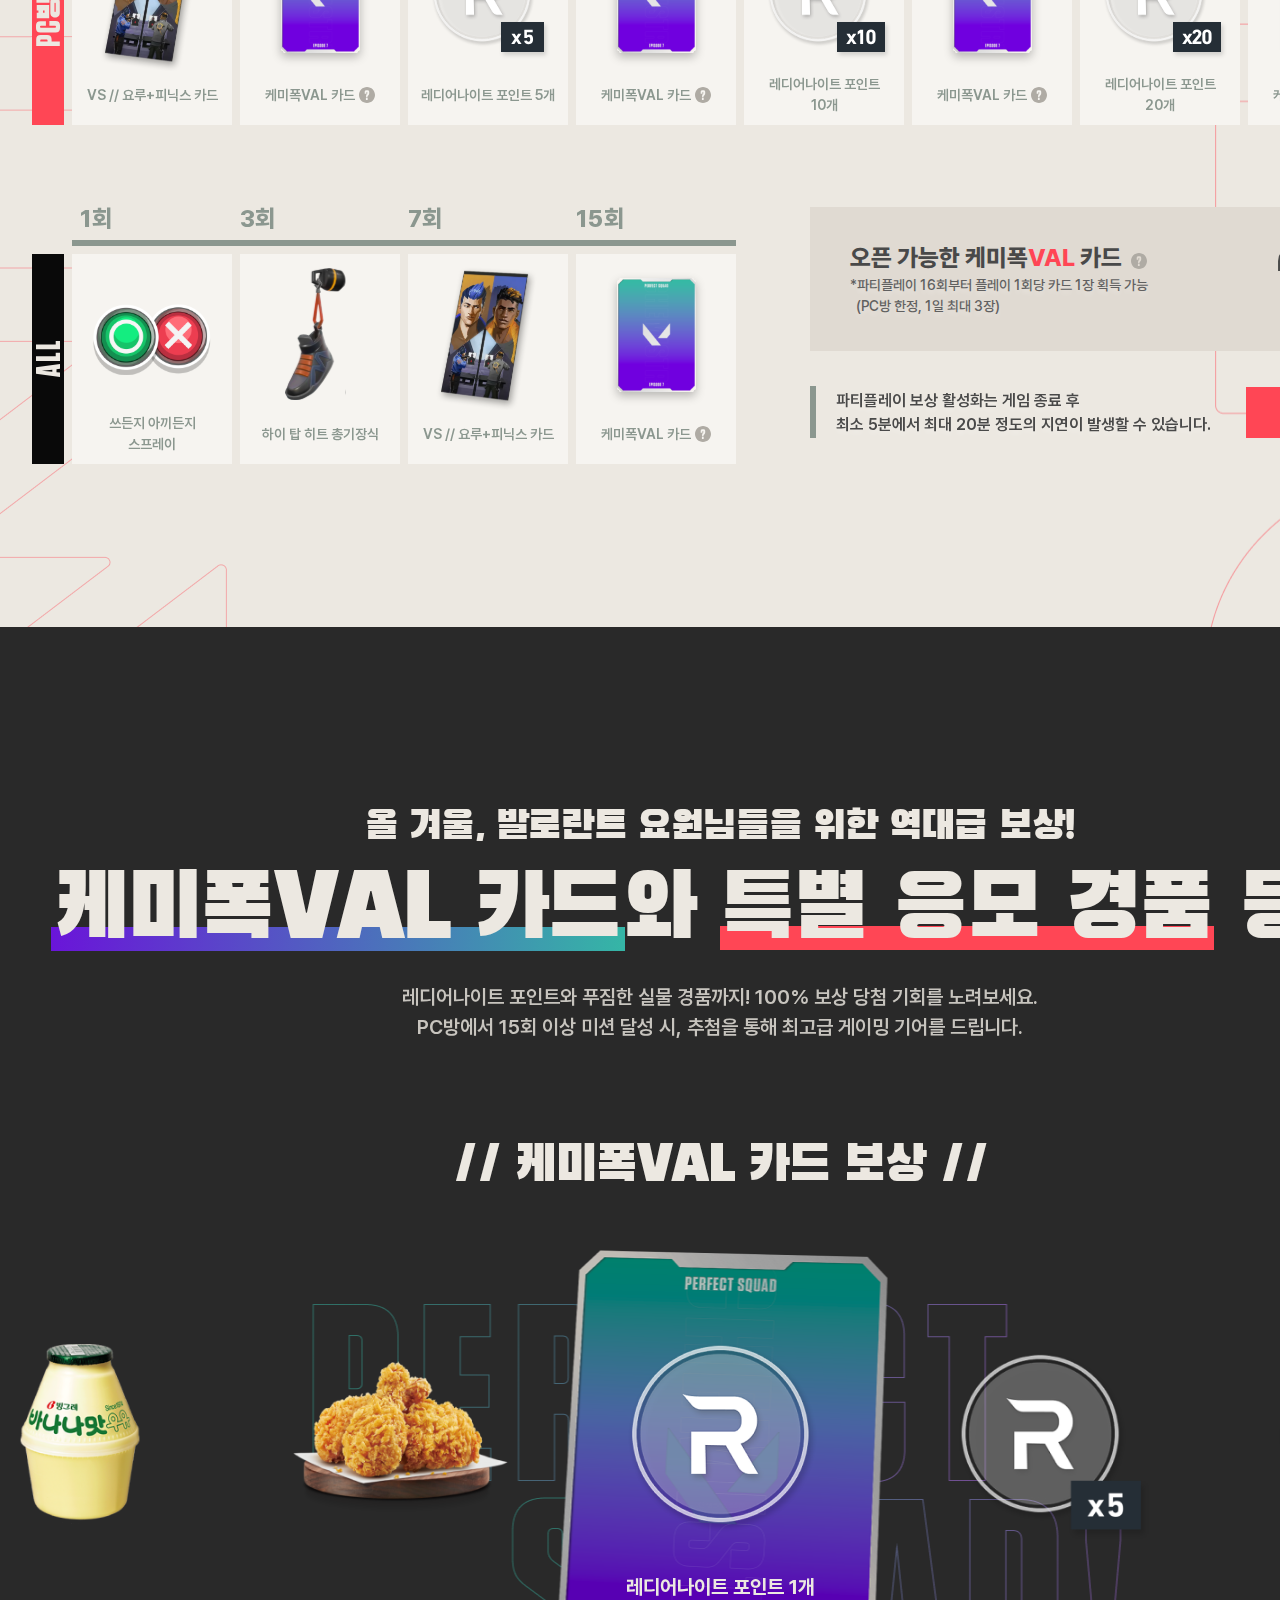
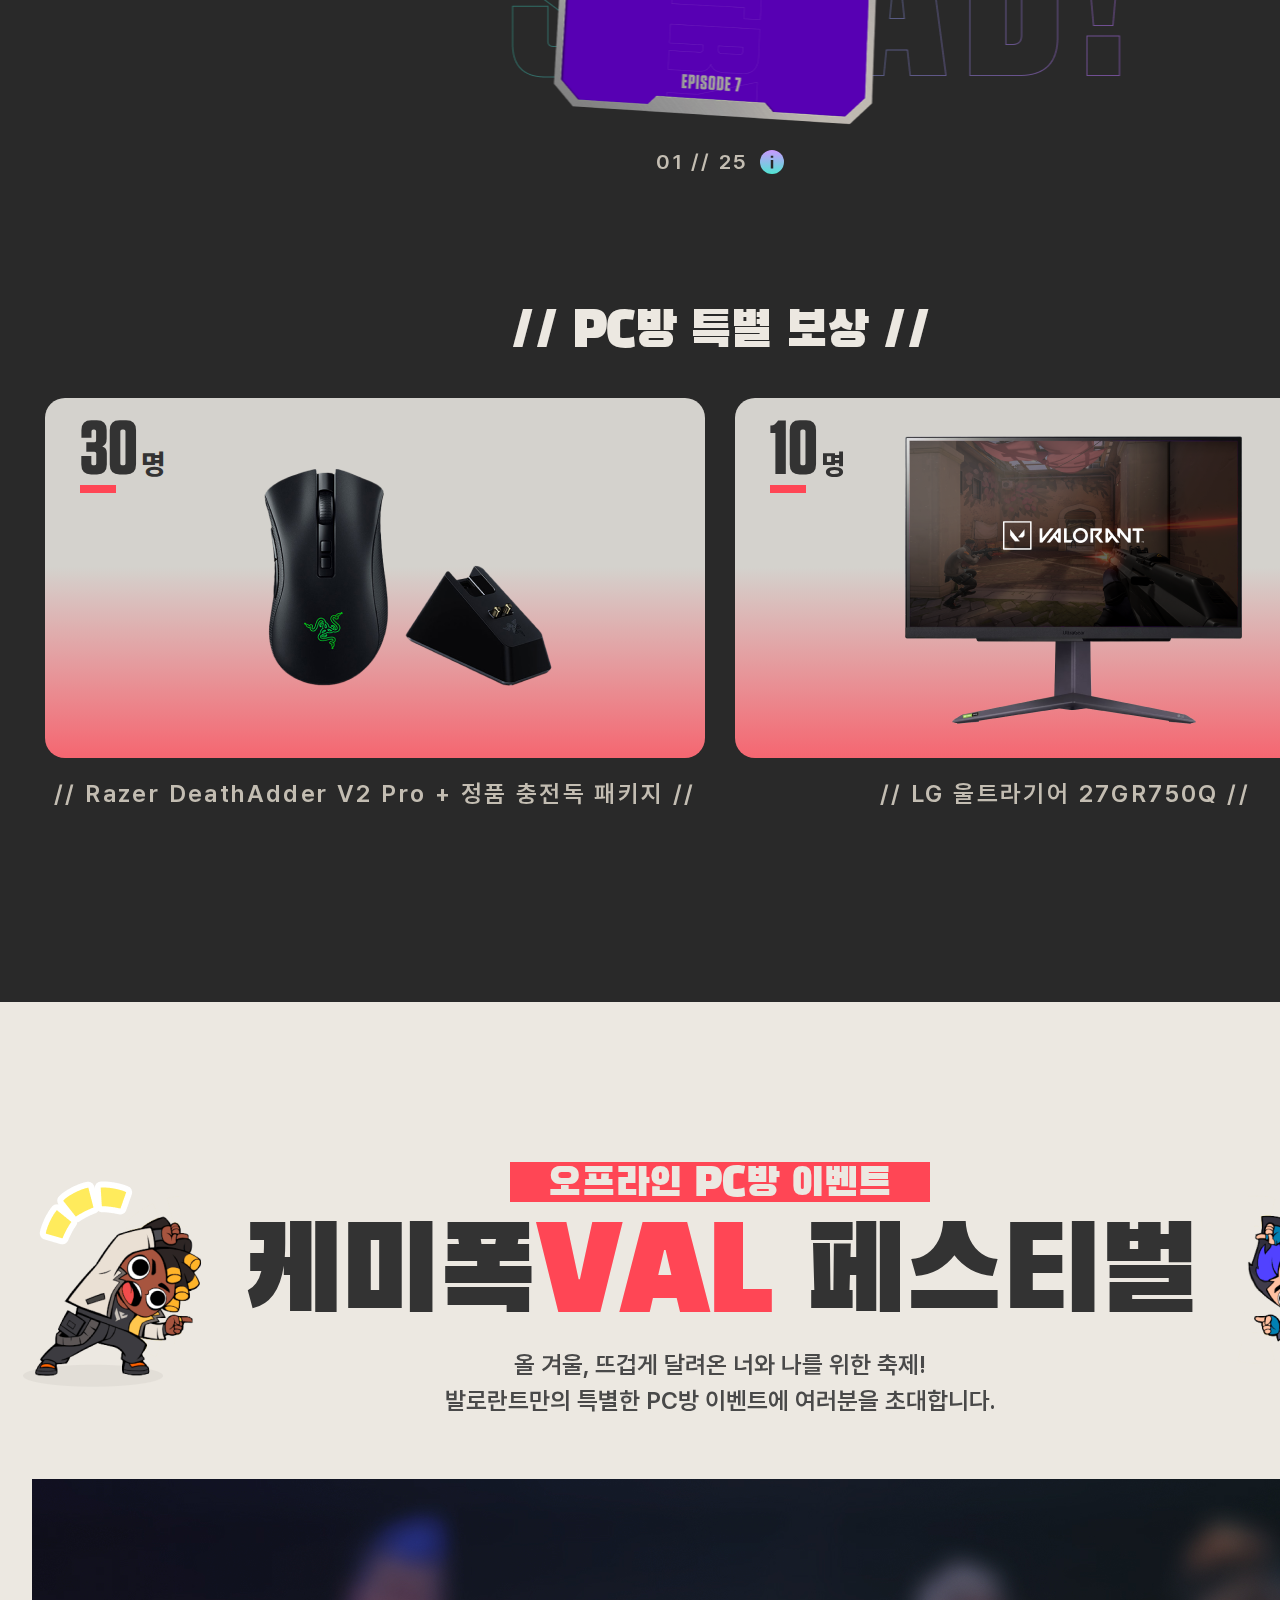
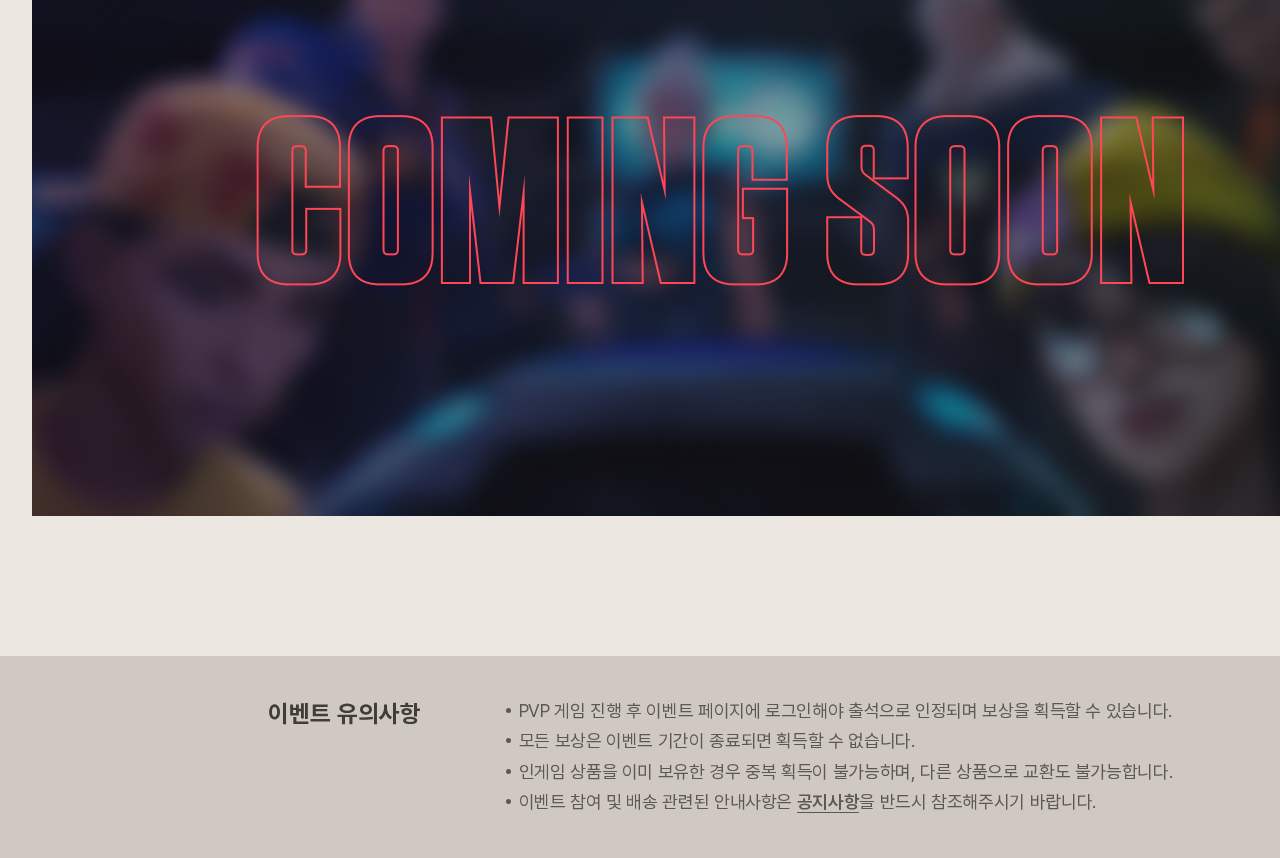
==== commit def5ae37: "xx" ====
--- a/01_로그인전.html
+++ b/01_로그인전.html
@@ -179,7 +179,7 @@
                             <div class="item">
                                 <p class="num"><span>3회</span></p>
                                 <div class="itemBox">
-                                    <div class="itemImg"><img src="assets/images/img_allitem_day2.png" alt=""></div>
+                                    <div class="itemImg"><img src="assets/images/img_allitem_day2.svg" alt=""></div>
                                     <p class="itemName"><span>하이 탑 히트 총기장식</span></p>
                                     <button type="button" class="btnGet">보상받기</button>
                                 </div>
--- a/assets/css/style.css
+++ b/assets/css/style.css
@@ -13,9 +13,9 @@
 .visualBg img{width: 100%;}
 .visualText {position: absolute;left: 50%;top: 50%;transform: translate(-50%, -50%);margin-top: -70px;}
 .valorantVisual{position: relative;text-align: center;}
-.valorantVisual p{margin-top: 28px;font-size: 105px;color: #FFF;font-weight: 400;line-height: 100%;letter-spacing: -2.1px;font-family: "Black Han Sans";}
-.valorantVisual span{font-size: 160px;color: #FFF;font-weight: 400;line-height: 1;letter-spacing: -3.2px;font-family: "Black Han Sans";}
-.valorantVisual span em{font-family: "Black Han Sans";}
+.valorantVisual p{margin-top: 28px;font-size: 105px;color: #FFF;font-weight: 400;line-height: 100%;letter-spacing: -2.1px;font-family: "Black Han Sans", "Apple SD Gothic Neo";}
+.valorantVisual span{font-size: 160px;color: #FFF;font-weight: 400;line-height: 1;letter-spacing: -3.2px;font-family: "Black Han Sans", "Apple SD Gothic Neo";}
+.valorantVisual span em{font-family: "Black Han Sans", "Apple SD Gothic Neo";}
 #btnEventSharing {position: absolute;right: -8px;top: 157px;font-size: 18px;color: #fff;font-weight: 600;line-height: 100%;letter-spacing: 1.8px;border-bottom: 1px solid #fff;box-sizing: border-box;transform: rotate(90deg);}
 
 .menuGroup {position: relative;width: 100%;min-width: 1440px;height: 88px;background-color: #FF4655;}
@@ -41,7 +41,7 @@
 .textMd{margin-top: 10px;font-size: 28px;font-weight: 700;line-height: 150%;text-align: center;}
 .textSm{margin-top: 10px;font-size: 24px;font-weight: 600;line-height: 150%;text-align: center;}
 .textXs{margin-top: 10px;font-size: 20px;font-weight: 600;line-height: 150%;text-align: center;}
-.titleBox{display: flex;justify-content: center;align-items: center;width: 420px;height: 40px;margin: 0 auto;padding: 4px 10px 0;background: #FF4655;box-sizing: border-box;font-size: 40px;color: #ECE8E1;font-weight: 400;line-height: 100%;word-break: keep-all;font-family: "Black Han Sans";}
+.titleBox{display: flex;justify-content: center;align-items: center;width: 420px;height: 40px;margin: 0 auto;padding: 4px 10px 0;background: #FF4655;box-sizing: border-box;font-size: 40px;color: #ECE8E1;font-weight: 400;line-height: 100%;word-break: keep-all;font-family: "Black Han Sans", "Apple SD Gothic Neo";}
 .colorDark{color: #333 !important;}
 .colorRed{color:#FF4655 !important;}
 .colorWhite{color:#fff !important;}
@@ -189,19 +189,20 @@
 .openBoxGroup .total {display: flex;align-items: center;justify-content: space-between;padding: 32px 50px 32px 40px;background: #E0DAD2;box-sizing: border-box;}
 .openBoxGroup .total .text {font-size: 24px;color: #494949;font-weight: 800;line-height: 140%;}
 .openBoxGroup .total .text p {font-size: 14px;color: #606060;font-weight: 500;line-height: 150%;text-shadow: 0px 4px 4px rgba(255, 255, 255, 0.26);}
-.openBoxGroup .total strong {font-size: 80px;color: #494949;font-weight: 400;line-height: 100%;font-family: "Tungsten-Bold";}
+.openBoxGroup .total strong {font-size: 80px;color: #494949;font-weight: 400;line-height: 100%;font-family: "Tungsten-Bold", "Apple SD Gothic Neo";}
 .openBoxGroup .total strong span {margin-left: 8px;font-size: 20px;font-weight: 700;line-height: 150%;}
 .openBoxGroup .wait{position: relative;display: flex;align-items: center;justify-content: space-between;margin-top: 36px;padding-left: 26px;}
 .openBoxGroup .wait:before{content: "";position: absolute;top: -1px;left: 0;width: 6px;height: 52px;background: #8B978F;}
 .openBoxGroup .wait p{font-size: 16px;color: #494949;font-weight: 600;line-height: 150%;text-shadow: 0px 4px 4px rgba(255, 255, 255, 0.26);}
-.openBoxGroup #btnRefresh{display: flex;justify-content: center;align-items: center;width: 162px;height: 51px;background:  #FF4655;color: #ECE8E1;font-size: 18px;font-weight: 800;line-height: 140%;}
+.openBoxGroup #btnRefresh{display: flex;justify-content: center;align-items: center;width: 162px;height: 51px;background: #FF4655;color: #ECE8E1;font-size: 18px;font-weight: 800;line-height: 140%;}
 .openBoxGroup #btnRefresh i{display: block;width: 19px;height: 19px;margin-left: 4px;background-image: url(../images/icon_refresh.svg);background-position: center;background-repeat: no-repeat;}
+.openBoxGroup #btnRefresh:hover i{-webkit-transition: all ease 1.5s;transition: all ease 1.5s;-webkit-transform: rotate(720deg);transform: rotate(720deg);}
 
 /* 케미폭VAL 카드 */
 .slideSection{display: flex;justify-content: center;align-items: center;height: auto;padding: 180px 0 190px;background-color: #292929;box-sizing: border-box;}
 .slideSection .slideSectionInner{width: 100%;min-width: 1440px;}
-.slideSection h5{margin-top: 100px;padding-bottom: 40px;font-size: 50px;color: #ECE8E1;font-weight: 400;line-height: 100%;letter-spacing: -1px;font-family: "Black Han Sans";text-align: center;}
-.slideBoxWrap{position: relative;/* overflow: hidden; */padding-top: 52px;margin-bottom: 144px;box-sizing: border-box;height: 100%;}
+.slideSection h5{margin-top: 100px;padding-bottom: 40px;font-size: 50px;color: #ECE8E1;font-weight: 400;line-height: 100%;letter-spacing: -1px;font-family: "Black Han Sans", "Apple SD Gothic Neo";text-align: center;}
+.slideBoxWrap{position: relative;padding-top: 52px;margin-bottom: 144px;box-sizing: border-box;height: 100%;}
 .slideBoxWrap:before {content: "";position: absolute;left: 50%;top: 0;margin-left: -3px;display: block;width: 819px;height: 512px;transform: translate(-50%, 0);background-image: url(../images/bg_slideBox.png);background-position: center;background-size: 100%;background-repeat: no-repeat;}
 .slideBox{position: relative;height: 100%;box-sizing: border-box;margin-bottom: 0 !important;}
 .slideBox .slick-slide{padding: 0 10px;}
@@ -220,7 +221,7 @@
 .specialItem{position: relative;width: 1440px;margin: 0 auto;}
 .specialItem ul{display: flex;align-items: center;justify-content: space-between;padding: 0 45px;box-sizing: border-box;}
 .specialItem ul li .img{position: relative;width: 660px;height: 360px;border-radius: 20px;background: linear-gradient(180deg, #D4D2CD 46.94%, #FF4655 115.83%);}
-.specialItem ul li .img p{position: absolute;left: 35px;top: 11px; font-size: 76px;color: #333;font-weight: 400;line-height: 1;font-family: "Tungsten-Bold";}
+.specialItem ul li .img p{position: absolute;left: 35px;top: 11px; font-size: 76px;color: #333;font-weight: 400;line-height: 1;font-family: "Tungsten-Bold", "Apple SD Gothic Neo";}
 .specialItem ul li .img p:after{content: "";display: block;width: 36px;height: 8px;background: #FF4655;}
 .specialItem ul li .img p span{margin-left: 3px;font-size: 28px;font-weight: 800;font-family: "Pretendard";}
 .specialItem ul li .name{margin-top: 18px; font-size: 24px;color: #C3BDB2;font-weight: 600;line-height: 150%;letter-spacing: 2.4px;text-align: center;}
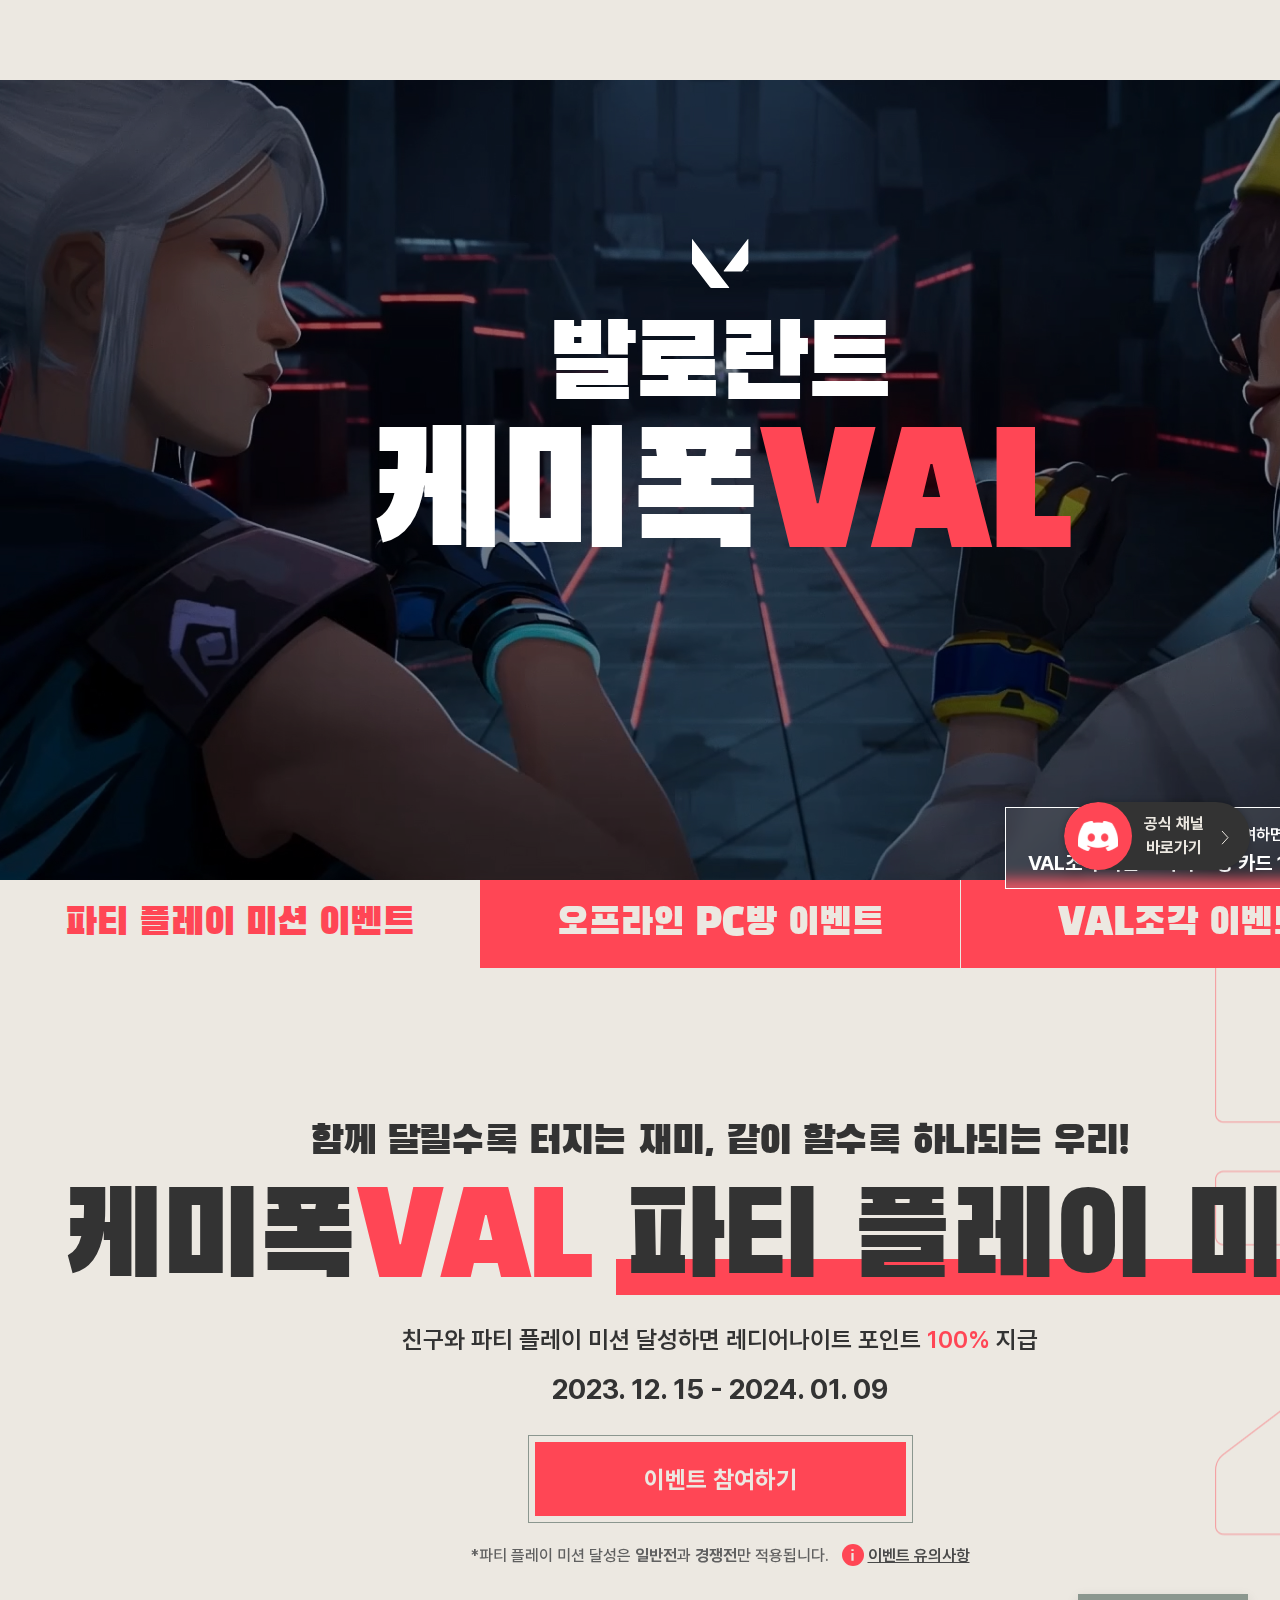
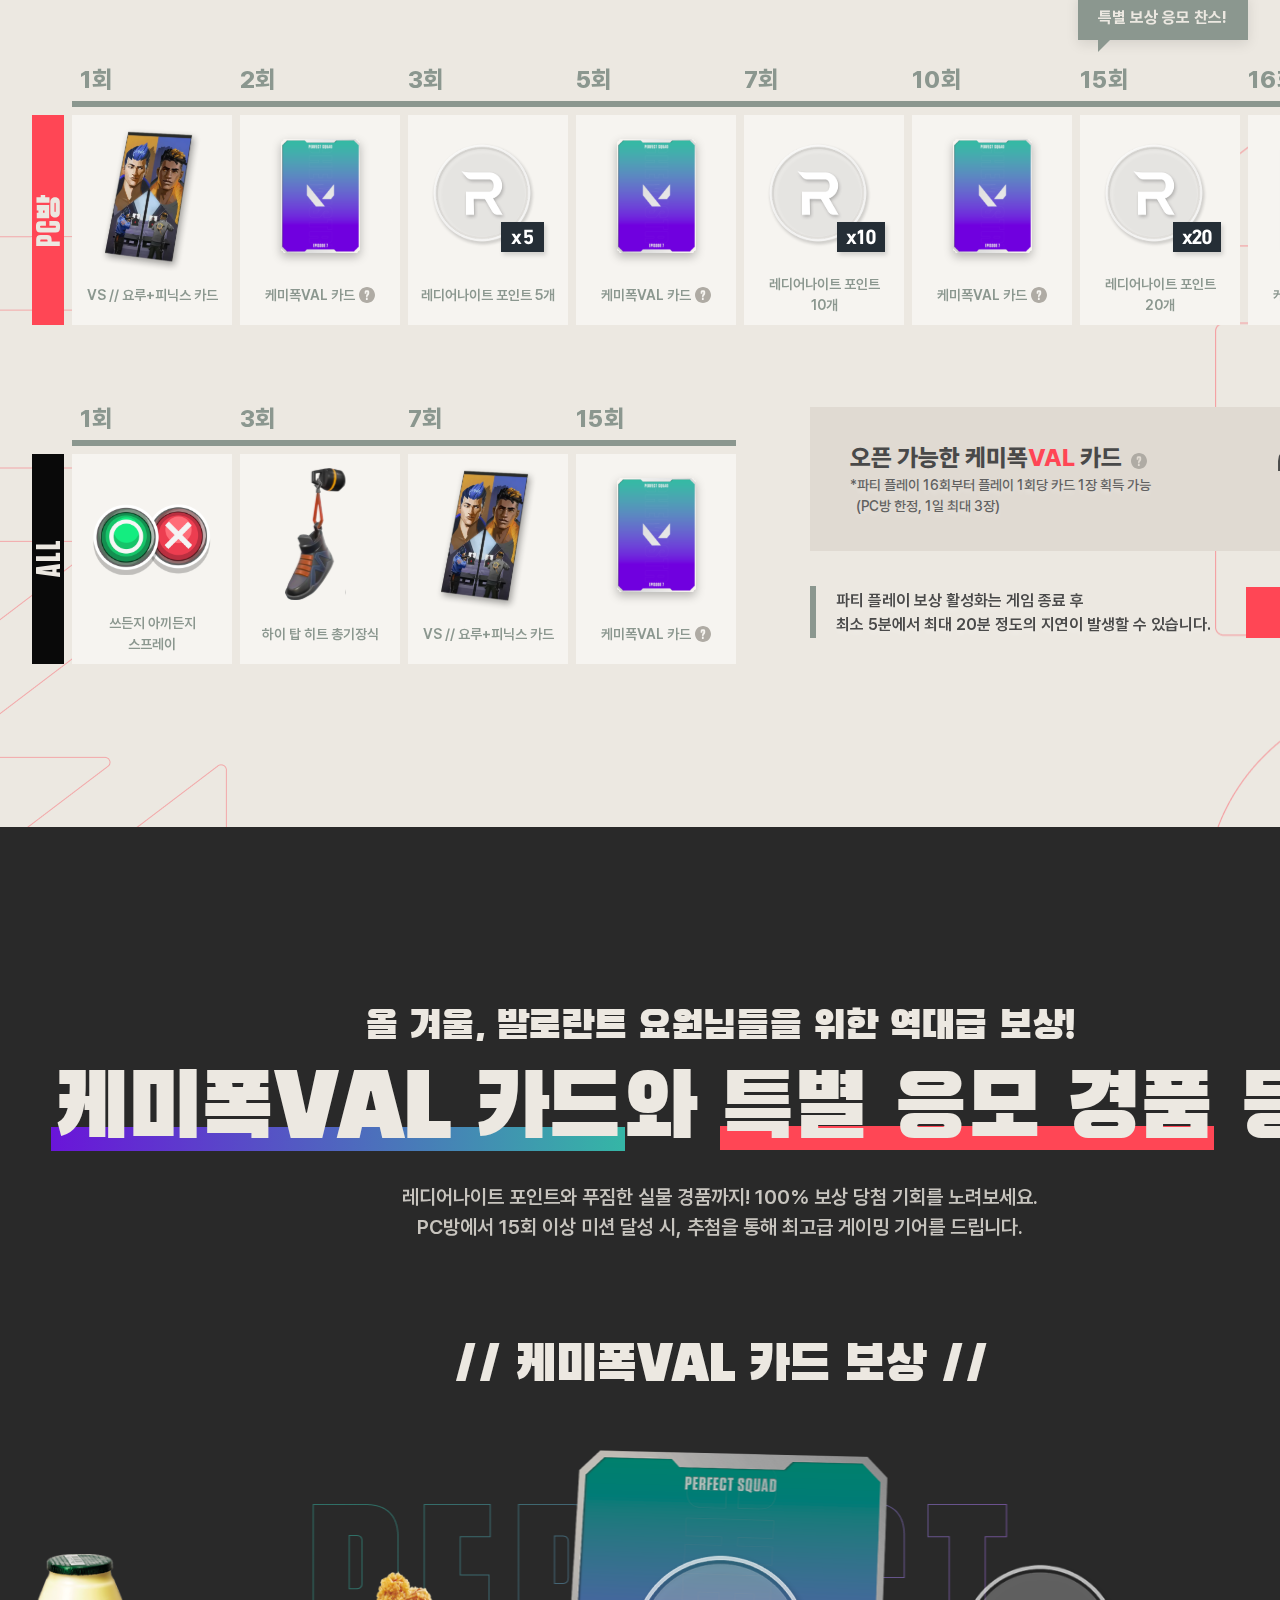
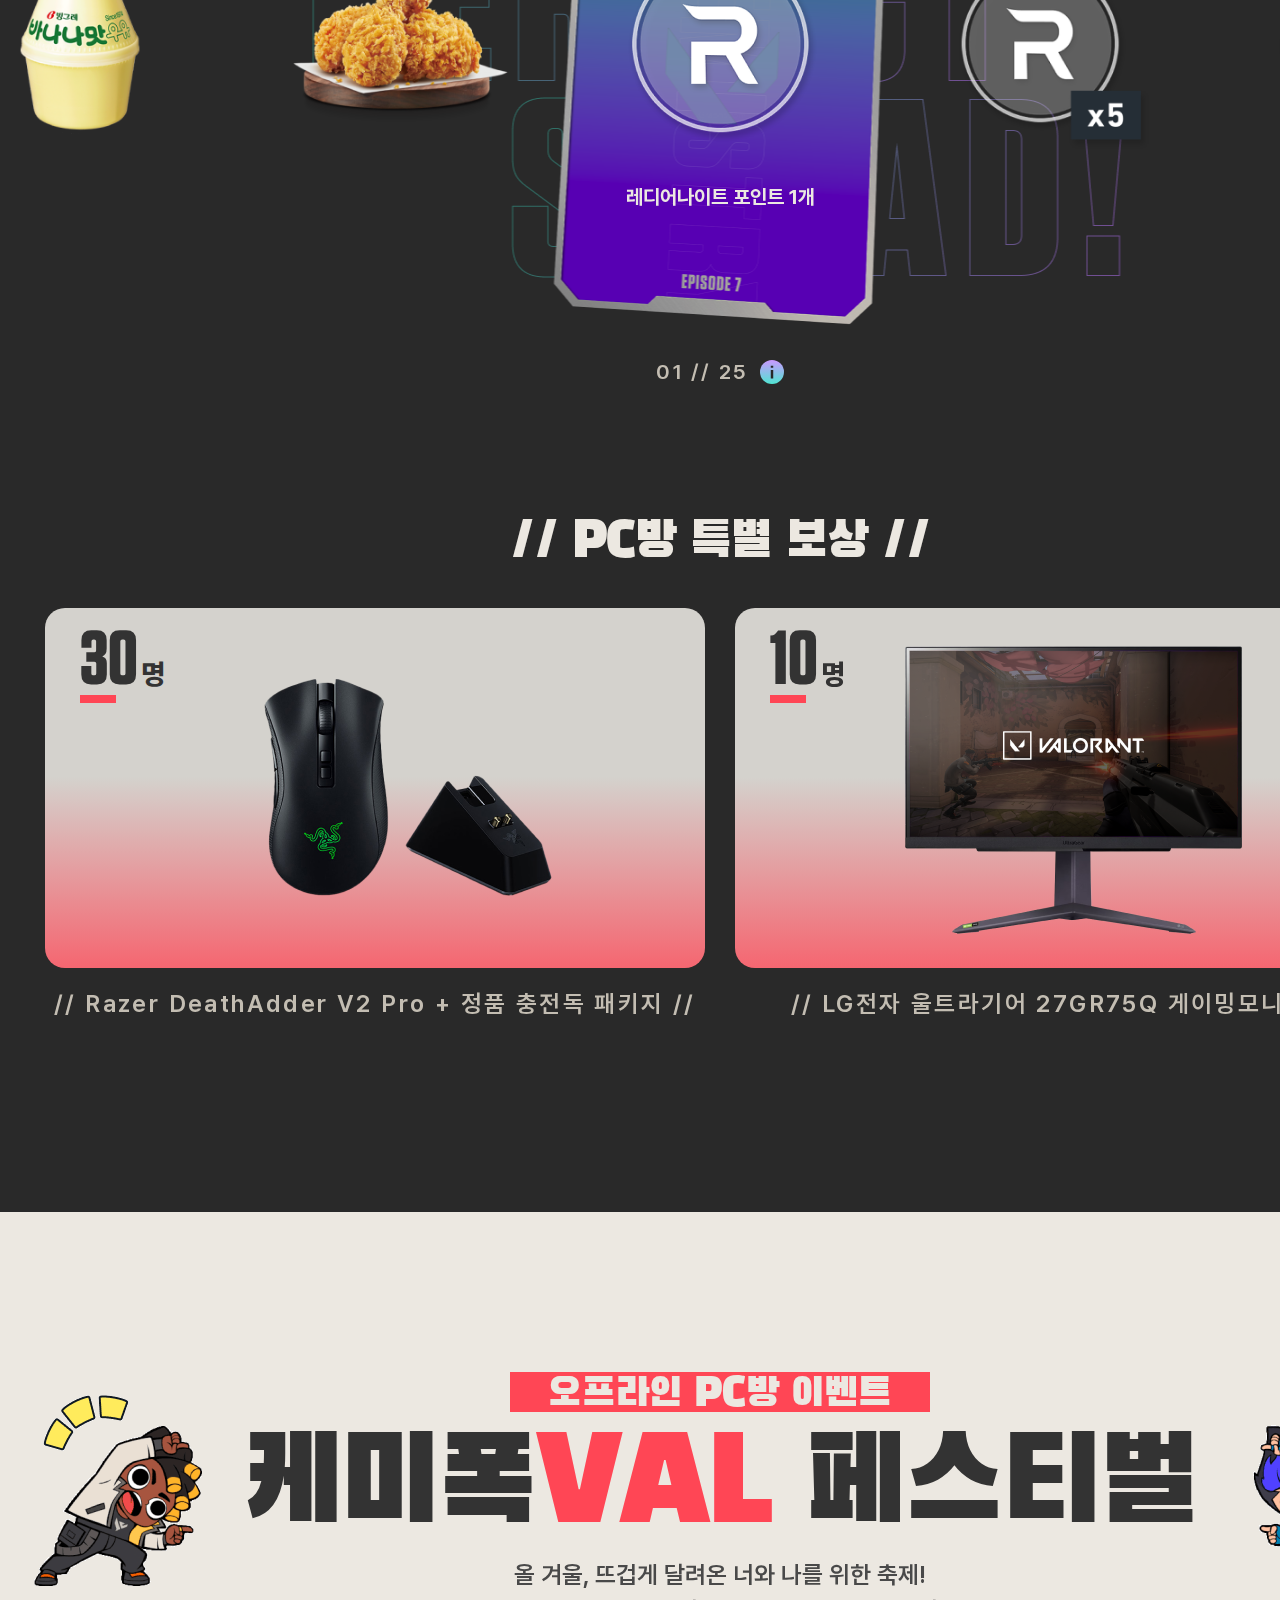
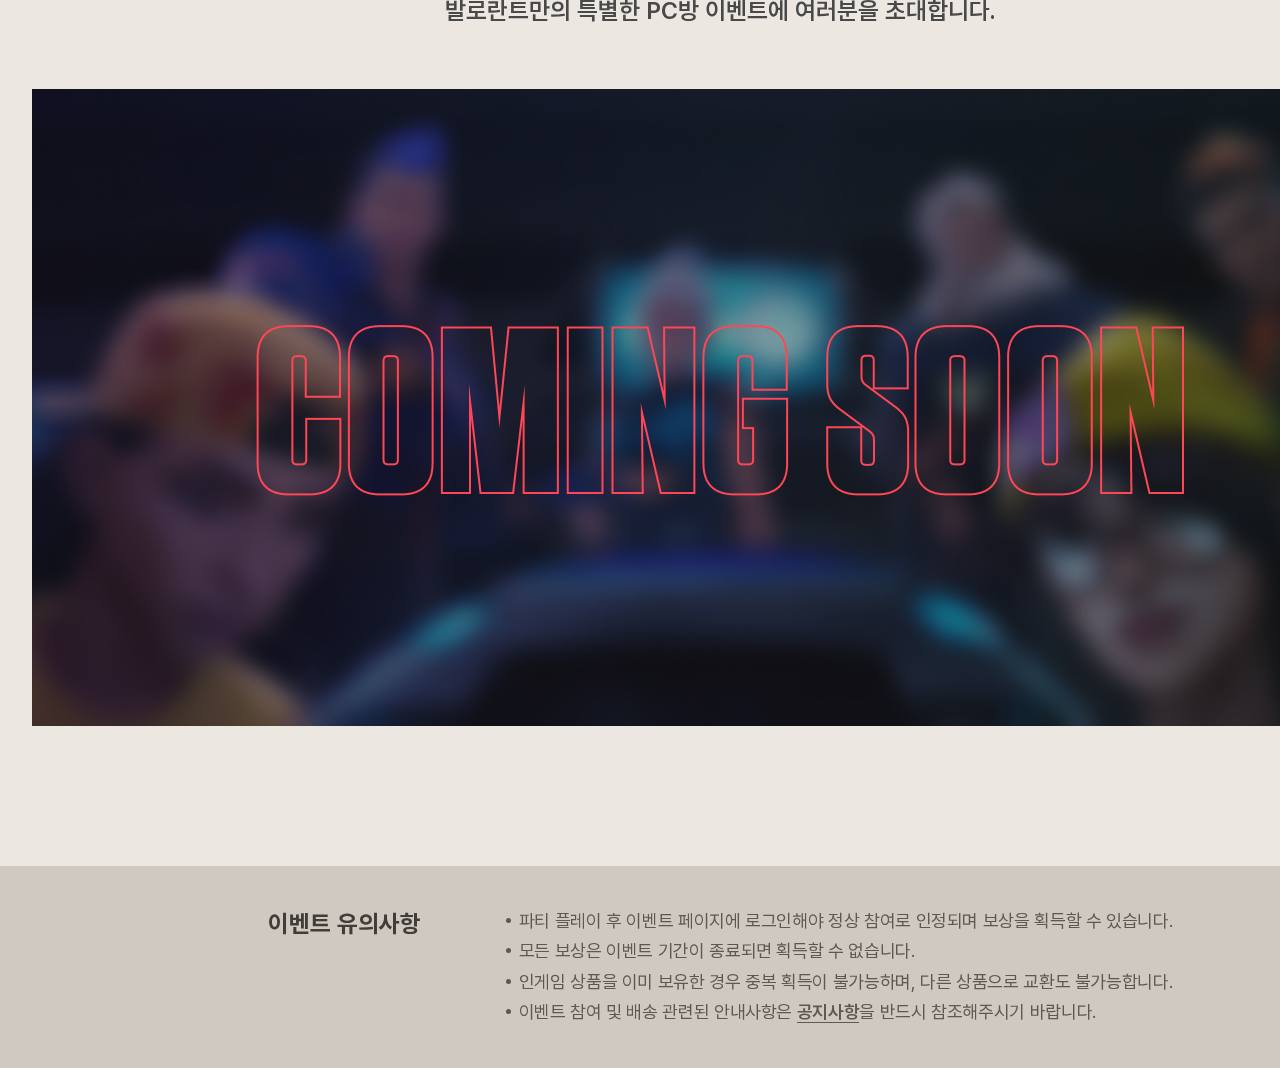
==== commit 176409e8: "r" ====
--- a/01_로그인전.html
+++ b/01_로그인전.html
@@ -31,7 +31,10 @@
     <div class="wrap">
 
         <div class="visual">
-            <div class="visualBg"><img src="assets/images/bg_visual.jpg" alt=""></div>
+            <div class="visualBg">
+                <video preload="true" muted="" loop="" playsinline="" autoplay src="assets/images/visual_video.mp4" poster="assets/images/bg_visual.jpg">
+                </video>
+            </div>
             <div class="visualText">
                 <div class="valorantVisual">
                     <img src="assets/images/img_logo_mark.svg" alt="">
@@ -48,7 +51,7 @@
 
         <div class="menuGroup">
             <div class="menuGroupInner">
-                <a a href="#numberSection" class="btnGoSection on">파티플레이 미션 이벤트</a>
+                <a a href="#numberSection" class="btnGoSection on">파티 플레이 미션 이벤트</a>
                 <a href="#offEventSection" class="btnGoSection">오프라인 PC방 이벤트</a>
                 <a href="https://events.kr.riotgames.com/valflex/main" target="_blank" title="새창열림">VAL조각 이벤트<i></i></a>
                 <div class="eventBubble">
@@ -68,11 +71,11 @@
                 <strong class="titleXl colorDark">
                     케미폭<span class="colorRed">VAL</span> 
                     <span class="svgEffectRelative">
-                        파티플레이 미션
+                        파티 플레이 미션
                         <em class="svgEffect svgEffect01 back"></em>                     
                     </span>
                 </strong>
-                <p class="textSm colorDark mt20">친구와 파티플레이 미션 달성하면 레디어나이트 포인트 <span class="colorRed">100%</span> 지급</p>
+                <p class="textSm colorDark mt20">친구와 파티 플레이 미션 달성하면 레디어나이트 포인트 <span class="colorRed">100%</span> 지급</p>
                 <p class="textMd colorDark">2023. 12. 15 - 2024. 01. 09</p>
                 <div class="btnCenter mt25">
                     <div class="btnLine">
@@ -113,7 +116,7 @@
                                     <div class="itemImg"><img src="assets/images/img_item_pointx5.svg" alt=""></div>
                                     <p class="itemName"><span>레디어나이트 포인트
                                         5개</span></p>
-                                    <button type="button" class="btnGet">보상받기</button>
+                                    <button type="button" class="btnGet"><span>보상받기</span></button>
                                 </div>
                             </div>
                             <div class="item">
@@ -121,7 +124,7 @@
                                 <div class="itemBox">
                                     <div class="itemImg"><img src="assets/images/img_item_card.svg" alt=""></div>
                                     <p class="itemName"><span>케미폭VAL 카드<a href="#slideSection" class="btnGoSection btnQuestion">자세히보기</a></span></p>
-                                    <button type="button" class="btnGet">카드 오픈</button>
+                                    <button type="button" class="btnGet"><span>카드 오픈</span></button>
                                 </div>
                             </div>
                             <div class="item">
@@ -129,7 +132,7 @@
                                 <div class="itemBox">
                                     <div class="itemImg"><img src="assets/images/img_item_pointx10.svg" alt=""></div>
                                     <p class="itemName"><span>레디어나이트 포인트 10개</span></p>
-                                    <button type="button" class="btnGet">보상받기</button>
+                                    <button type="button" class="btnGet"><span>보상받기</span></button>
                                 </div>
                             </div>
                             <div class="item">
@@ -137,7 +140,7 @@
                                 <div class="itemBox">
                                     <div class="itemImg"><img src="assets/images/img_item_card.svg" alt=""></div>
                                     <p class="itemName"><span>케미폭VAL 카드<a href="#slideSection" class="btnGoSection btnQuestion">자세히보기</a></span></p>
-                                    <button type="button" class="btnGet">카드 오픈</button>
+                                    <button type="button" class="btnGet"><span>카드 오픈</span></button>
                                 </div>
                             </div>
                             <div class="item">
@@ -152,7 +155,7 @@
                                 <div class="itemBox">
                                     <div class="itemImg"><img src="assets/images/img_item_pointx20.svg" alt=""></div>
                                     <p class="itemName"><span>레디어나이트 포인트 20개</span></p>
-                                    <button type="button" class="btnGet">보상받기</button>
+                                    <button type="button" class="btnGet"><span>보상받기</span></button>
                                 </div>
                             </div>
                             <div class="item">
@@ -160,7 +163,7 @@
                                 <div class="itemBox">
                                     <div class="itemImg"><img src="assets/images/img_item_card.svg" alt=""></div>
                                     <p class="itemName"><span>케미폭VAL 카드<a href="#slideSection" class="btnGoSection btnQuestion">자세히보기</a></span></p>
-                                    <button type="button" class="btnGet">카드 오픈</button>
+                                    <button type="button" class="btnGet"><span>카드 오픈</span></button>
                                 </div>
                             </div>
                         </div><!-- itemGroup end -->
@@ -173,7 +176,7 @@
                                 <div class="itemBox">
                                     <div class="itemImg"><img src="assets/images/img_allitem_day1.svg" alt=""></div>
                                     <p class="itemName"><span>쓰든지 아끼든지 스프레이</span></p>
-                                    <button type="button" class="btnGet">보상받기</button>
+                                    <button type="button" class="btnGet"><span>보상받기</span></button>
                                 </div>
                             </div>
                             <div class="item">
@@ -181,7 +184,7 @@
                                 <div class="itemBox">
                                     <div class="itemImg"><img src="assets/images/img_allitem_day2.svg" alt=""></div>
                                     <p class="itemName"><span>하이 탑 히트 총기장식</span></p>
-                                    <button type="button" class="btnGet">보상받기</button>
+                                    <button type="button" class="btnGet"><span>보상받기</span></button>
                                 </div>
                             </div>
                             <div class="item">
@@ -197,7 +200,7 @@
                                 <div class="itemBox">
                                     <div class="itemImg"><img src="assets/images/img_item_card.svg" alt=""></div>
                                     <p class="itemName"><span>케미폭VAL 카드<a href="#slideSection" class="btnGoSection btnQuestion">자세히보기</a></span></p>
-                                    <button type="button" class="btnGet">카드 오픈</button>
+                                    <button type="button" class="btnGet"><span>카드 오픈</span></button>
                                 </div>
                             </div>
                         </div><!-- itemGroup end -->
@@ -206,7 +209,7 @@
                                 <div class="text">
                                     오픈 가능한 케미폭<span class="colorRed">VAL</span> 카드 <a href="#slideSection" class="btnGoSection btnQuestion">자세히보기</a></span>
                                     <p>
-                                        *파티플레이 16회부터 플레이 1회당 카드 1장 획득 가능<br />
+                                        *파티 플레이 16회부터 플레이 1회당 카드 1장 획득 가능<br />
                                         &nbsp;&nbsp;(PC방 한정, 1일 최대 3장)
                                     </p>
                                 </div>
@@ -214,7 +217,7 @@
                             </div>
                             <div class="wait">
                                 <p>
-                                    파티플레이 보상 활성화는 게임 종료 후<br />
+                                    파티 플레이 보상 활성화는 게임 종료 후<br />
                                     최소 5분에서 최대 20분 정도의 지연이 발생할 수 있습니다.
                                 </p>
                                 <button type="button" class="btn" id="btnRefresh">새로고침 <i></i></button>
@@ -363,7 +366,7 @@
                                 <img src="assets/images/item/img_special_item02.png" alt="">
                                 <p>10<span>명</span></p>
                             </div>
-                            <div class="name">// LG 울트라기어 27GR750Q //</div>
+                            <div class="name">// LG전자 울트라기어 27GR75Q 게이밍모니터 //</div>
                         </li>
                     </ul>
                 </div><!-- specialItem end -->
@@ -373,7 +376,11 @@
         <div class="offEventSection" id="offEventSection">
             <div class="offEventInner">
                 <div class="offEventTitle">
-                    <p class="titleBox">오프라인 PC방 이벤트</p>
+                    <div class="upEffectHidden">
+                        <div class="upEffect">
+                            <p class="titleBox">오프라인 PC방 이벤트</p>
+                        </div>
+                    </div>
                     <p class="titleXl colorDark mt15">케미폭<span class="colorRed">VAL</span> 페스티벌</p>
                     <p class="textSm colorDarkGray">
                         올 겨울, 뜨겁게 달려온 너와 나를 위한 축제!<br />
@@ -390,7 +397,7 @@
             <div class="eventInfoInner">
                 <strong>이벤트 유의사항</strong>
                 <ul>
-                    <li>PVP 게임 진행 후 이벤트 페이지에 로그인해야 출석으로 인정되며 보상을 획득할 수 있습니다. </li>
+                    <li>파티 플레이 후 이벤트 페이지에 로그인해야 정상 참여로 인정되며 보상을 획득할 수 있습니다.</li>
                     <li>모든 보상은 이벤트 기간이 종료되면 획득할 수 없습니다.</li>
                     <li>인게임 상품을 이미 보유한 경우 중복 획득이 불가능하며, 다른 상품으로 교환도 불가능합니다.</li>
                     <li>이벤트 참여 및 배송 관련된 안내사항은 <span>공지사항</span>을 반드시 참조해주시기 바랍니다.</li>
--- a/assets/css/style.css
+++ b/assets/css/style.css
@@ -8,9 +8,9 @@
 
 /* visual */
 .visual {position: relative;min-width: 1440px;overflow: hidden;}
-.visualBg {text-align: center;-webkit-animation: zoom 2s ease-in-out both;-moz-animation: zoom 2s ease-in-out both;-ms-animation: zoom 2s ease-in-out both;-o-animation: zoom 2s ease-in-out both;animation: zoom 2s ease-in-out both;}
+.visualBg {width: 100%;height: 800px;max-height: 100%;overflow: hidden;}
 .visualBg:before {content: "";position: absolute;left: 0;top: 0;display: block;width: 100%;height: 100%;background: rgba(0, 0, 0, 0.4);}
-.visualBg img{width: 100%;}
+.visualBg video {width: 100%;height: 100%;-o-object-fit: cover;object-fit: cover;-o-object-position: center;object-position: center;}
 .visualText {position: absolute;left: 50%;top: 50%;transform: translate(-50%, -50%);margin-top: -70px;}
 .valorantVisual{position: relative;text-align: center;}
 .valorantVisual p{margin-top: 28px;font-size: 105px;color: #FFF;font-weight: 400;line-height: 100%;letter-spacing: -2.1px;font-family: "Black Han Sans", "Apple SD Gothic Neo";}
@@ -99,7 +99,7 @@
 .svgEffect{position: absolute;}
 .svgEffect.front{z-index: 1;}
 .svgEffect.back{z-index: -1;}
-.svgEffect01 {top: 77px;left: 0;width: 723px;height: 36px;background-color: #FF4655;transform: scaleX(0);transform-origin: left center;transition: transform 1.2s ease-in-out;}
+.svgEffect01 {top: 77px;left: -8px;width: 770px;height: 36px;background-color: #FF4655;transform: scaleX(0);transform-origin: left center;transition: transform 1.2s ease-in-out;}
 .svgEffect01.active{transform: scaleX(1);}
 .svgEffect02 {top: 60px;left: -3px;width: 574px;height: 24px;background: linear-gradient(91deg, #6B11DA -2.43%, #35B5A6 99.54%);transform: scaleX(0);transform-origin: left center;transition: transform 1.2s ease-in-out;}
 .svgEffect02.active{transform: scaleX(1);}
@@ -111,7 +111,7 @@
 .upEffect{-webkit-transform: translateY(115%);transform: translateY(115%);-webkit-transition: -webkit-transform .65s cubic-bezier(.25,.46,.45,.94);transition: -webkit-transform .65s cubic-bezier(.25,.46,.45,.94);transition: transform .65s cubic-bezier(.25,.46,.45,.94);transition: transform .65s cubic-bezier(.25,.46,.45,.94),-webkit-transform .65s cubic-bezier(.25,.46,.45,.94);}
 .upEffect.active{-webkit-transform: translateY(0);transform: translateY(0);}
 
-/* 파티플레이 미션 */
+/* 파티 플레이 미션 */
 .numberSection{position: relative;overflow: hidden;}
 .numberInner{position: relative;width: 1440px;margin: 0 auto;padding: 154px 0 163px;box-sizing: border-box;}
 .inner1376{width: 1376px;margin: 0 auto;}
@@ -143,10 +143,10 @@
 .itemBox .itemName .total em{margin-right: 3px;font-size: 50px;color: #FF4655;font-weight: 400;vertical-align: -2px;font-family: "Tungsten-Bold", "Apple SD Gothic Neo";}
 .itemBox .itemName.dayEight{justify-content: space-between;text-align: left;}
 .itemBox .itemName.dayEight .total{margin-left: 20px;}
-.itemBox .btnGet{opacity: 0;position: absolute;top: 0;left: 0;width: 100%;height: 100%;background: #FF4655;font-size: 20px;color: #ECE8E1;font-weight: 700;text-align: center;pointer-events: none;cursor: pointer;transition: .3s;-webkit-transition: .3s;}
+.itemBox .btnGet{opacity: 0;position: absolute;top: 0;left: 0;width: 100%;height: 100%;background: #FF4655;font-size: 20px;color: #ECE8E1;font-weight: 700;text-align: center;pointer-events: none;cursor: pointer;}
 .itemBox .btnGet span{position: relative;display: flex;align-items: center;justify-content: center;width: 100%;height: 100%;z-index: 2;}
 .btnQuestion {display: inline-block;width: 16px;height: 16px;margin-left: 4px;background-image: url(../images/icon_question.svg);background-position: center;background-repeat: no-repeat;overflow: hidden;text-indent: -9999px;white-space: nowrap;vertical-align: -3px;}
-.btnSpecialGet {position: absolute;left: 0;bottom: -30px;width: 100%;font-size: 14px;color: #FF4655;font-weight: 700;line-height: 140%;text-align: center;text-decoration-line: underline;}
+.btnSpecialGet {position: absolute;left: 0;bottom: -30px;width: calc(100% - -8px);font-size: 14px;color: #FF4655;font-weight: 700;line-height: 140%;text-align: center;text-decoration-line: underline;}
 .btnSpecialGet[disabled] {color: #BBB;cursor: default;}
 .itemGroup .item.on .num, .itemGroup .item.end .num {border-color: #FF4655;}
 .itemGroup .item.on .num span, .itemGroup .item.end .num span {color: #FF4655;}
@@ -202,7 +202,7 @@
 .slideSection{display: flex;justify-content: center;align-items: center;height: auto;padding: 180px 0 190px;background-color: #292929;box-sizing: border-box;}
 .slideSection .slideSectionInner{width: 100%;min-width: 1440px;}
 .slideSection h5{margin-top: 100px;padding-bottom: 40px;font-size: 50px;color: #ECE8E1;font-weight: 400;line-height: 100%;letter-spacing: -1px;font-family: "Black Han Sans", "Apple SD Gothic Neo";text-align: center;}
-.slideBoxWrap{position: relative;padding-top: 52px;margin-bottom: 144px;box-sizing: border-box;height: 100%;}
+.slideBoxWrap{position: relative;padding-top: 62px;margin-bottom: 144px;box-sizing: border-box;height: 100%;}
 .slideBoxWrap:before {content: "";position: absolute;left: 50%;top: 0;margin-left: -3px;display: block;width: 819px;height: 512px;transform: translate(-50%, 0);background-image: url(../images/bg_slideBox.png);background-position: center;background-size: 100%;background-repeat: no-repeat;}
 .slideBox{position: relative;height: 100%;box-sizing: border-box;margin-bottom: 0 !important;}
 .slideBox .slick-slide{padding: 0 10px;}
@@ -230,8 +230,8 @@
 .offEventSection{display: flex;justify-content: center;align-items: center;height: auto;padding: 160px 0 140px;box-sizing: border-box;}
 .offEventInner{margin: 0 auto;width: 1440px;}
 .offEventTitle{position: relative;}
-.offEventTitle:before{content: "";position: absolute;left: 23px;top: 0; display: block;width: 179px;height: 225px;background-image: url(../images/img_left_character.png);background-position: center;background-repeat: no-repeat;}
-.offEventTitle:after{content: "";position: absolute;right: 15px;top: 0; display: block;width: 188px;height: 225px;background-image: url(../images/img_right_character.png);background-position: center;background-repeat: no-repeat;}
+.offEventTitle:before{content: "";position: absolute;left: 23px;top: 0; display: block;width: 188px;height: 225px;background-image: url(../images/img_left_character.gif);background-position: center;background-repeat: no-repeat;}
+.offEventTitle:after{content: "";position: absolute;right: 15px;top: 0; display: block;width: 188px;height: 225px;background-image: url(../images/img_right_character.gif);background-position: center;background-repeat: no-repeat;}
 .offEventBg{padding: 60px 32px 0;box-sizing: border-box;}
 .offEventBg a{position: relative;display: block;width: 100%;padding: 46.294% 0 0;background-color: #BFBFBF;}
 .offEventBg a img {position: absolute;top: 0;left: 0;width: 100%;height: 100%;object-fit: cover;}
@@ -245,9 +245,11 @@
 .eventInfoInner ul li span{font-weight: 600;border-bottom: 1px solid #5C5852;}
 
 /* error */
-.error {position: relative;display: flex;align-items: center;justify-content: center;flex-direction: column;height: 100vh;margin-top: -80px;background-image: url(../images/bg_error.jpg);background-position: center;background-size: cover;background-repeat: no-repeat;}
-.error:before {content: "";position: absolute;left: 0;top: 0;width: 100%;height: 100%;background: rgba(30, 30, 30, 0.60);backdrop-filter: blur(13px);-webkit-backdrop-filter: blur(13px);}
-.errorText {position: relative;margin-top: 30px;font-size: 28px;color: #ECE8E1;line-height: 170%;font-weight: 600;letter-spacing: -0.02em;text-align: center;}
+.error {position: relative;display: flex;align-items: center;justify-content: center;flex-direction: column;height: 100vh;margin-top: -80px;overflow: hidden;}
+.errorBg {position: absolute;width: 100%;height: 100%;-webkit-animation: zoom 2s ease-in-out both;-moz-animation: zoom 2s ease-in-out both;-ms-animation: zoom 2s ease-in-out both;-o-animation: zoom 2s ease-in-out both;animation: zoom 2s ease-in-out both; background-image: url(../images/bg_error.jpg);background-position: center;background-size: cover;background-repeat: no-repeat;}
+.errorBg:before {content: "";position: absolute;left: 0;top: 0;display: block;width: 100%;height: 100%;background: rgba(30, 30, 30, 0.60);backdrop-filter: blur(13px);-webkit-backdrop-filter: blur(13px);}
+.errorText {position: absolute;left: 50%;top: 50%;transform: translate(-50%, -50%);}
+.errorInfo {position: relative;margin-top: 30px;font-size: 28px;color: #ECE8E1;line-height: 170%;font-weight: 600;letter-spacing: -0.02em;text-align: center;}
 #btnError {width: 280px;}
 
 .mobileFilter .upEffect{-webkit-transform: translateY(0);transform: translateY(0);}
@@ -297,22 +299,22 @@
 }
 
 @-webkit-keyframes zoom {
-    0% {-webkit-transform: scale(1.05);transform: scale(1.05);}
+    0% {-webkit-transform: scale(1.1);transform: scale(1.1);}
     100% {-webkit-transform: scale(1);transform: scale(1);}
 }
 @-moz-keyframes zoom {
-    0% {-webkit-transform: scale(1.05);transform: scale(1.05);}
+    0% {-webkit-transform: scale(1.1);transform: scale(1.1);}
     100% {-webkit-transform: scale(1);transform: scale(1);}
 }
 @-ms-keyframes zoom {
-    0% {-webkit-transform: scale(1.05);transform: scale(1.05);}
+    0% {-webkit-transform: scale(1.1);transform: scale(1.1);}
     100% {-webkit-transform: scale(1);transform: scale(1);}
 }
 @-o-keyframes zoom {
-    0% {-webkit-transform: scale(1.05);transform: scale(1.05);}
+    0% {-webkit-transform: scale(1.1);transform: scale(1.1);}
     100% {-webkit-transform: scale(1);transform: scale(1);}
 }
 @keyframes zoom {
-    0% {-webkit-transform: scale(1.05);transform: scale(1.05);}
+    0% {-webkit-transform: scale(1.1);transform: scale(1.1);}
     100% {-webkit-transform: scale(1);transform: scale(1);}
 }